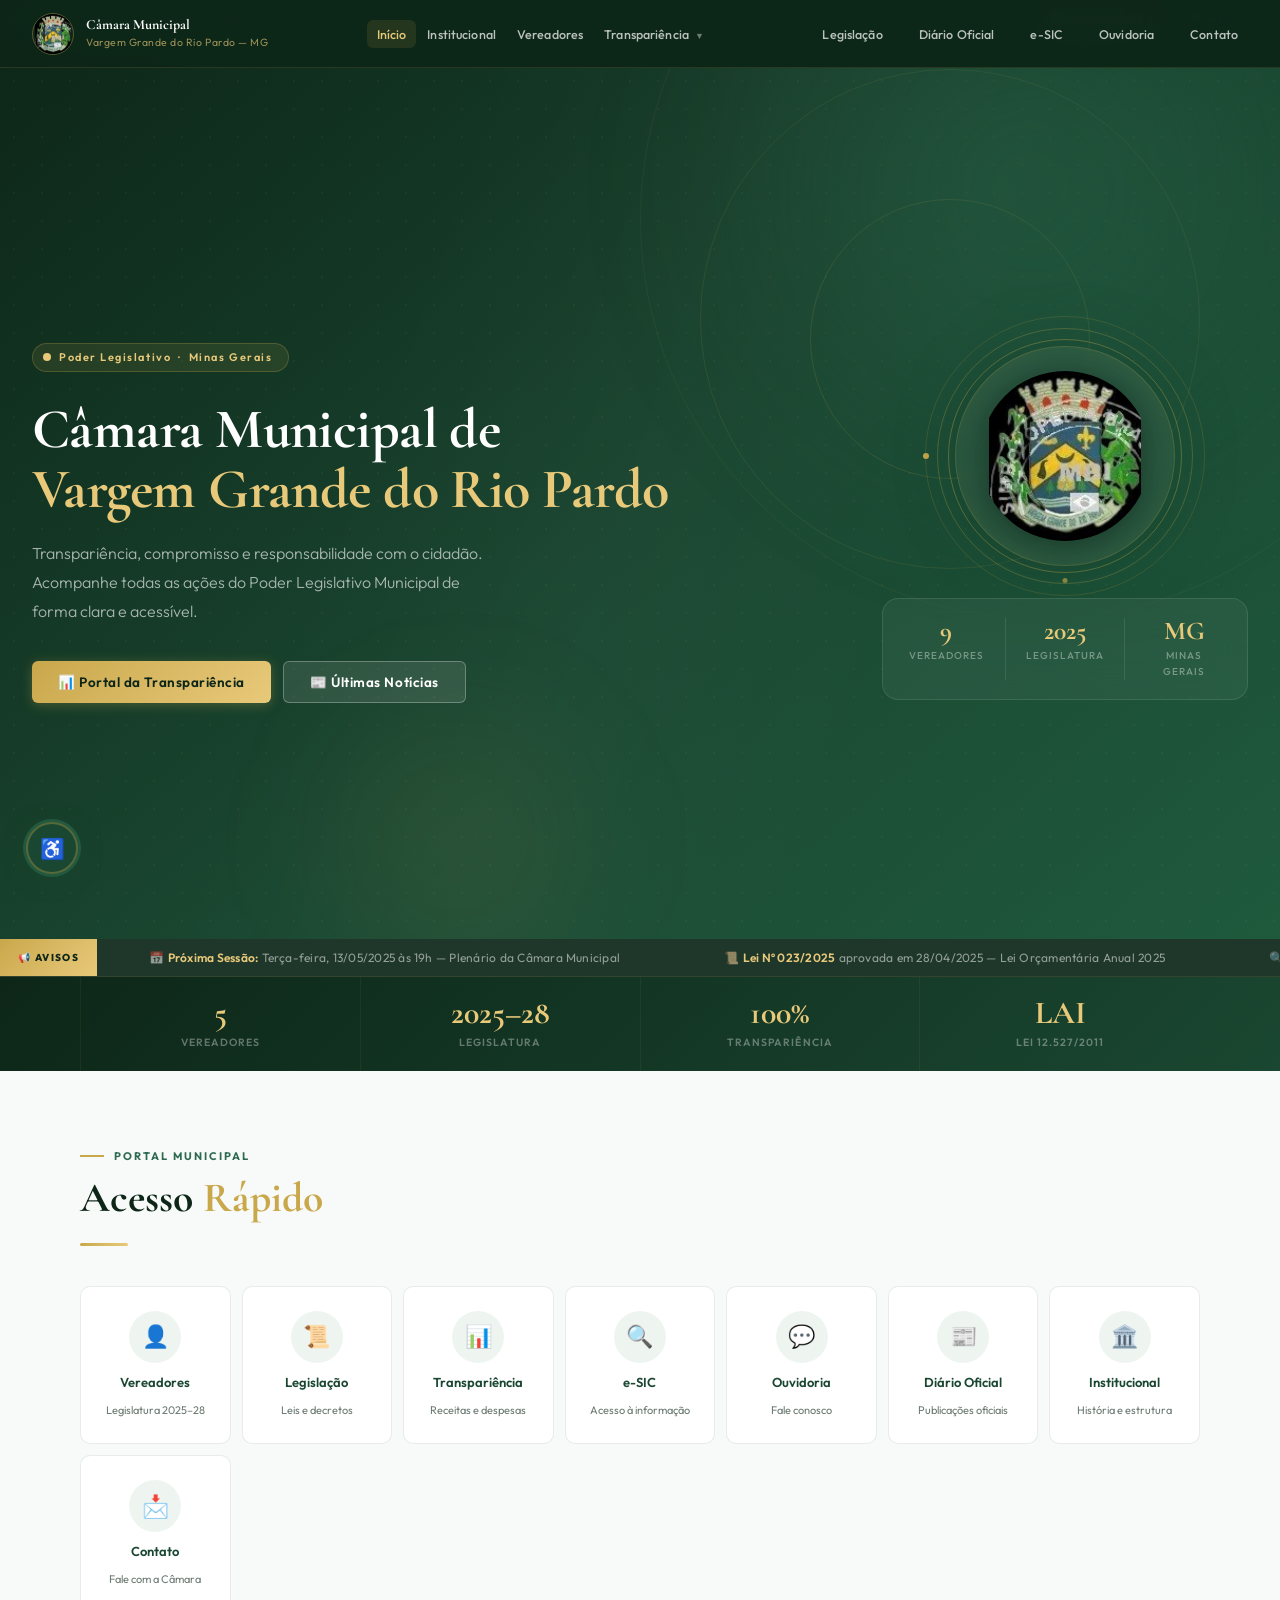
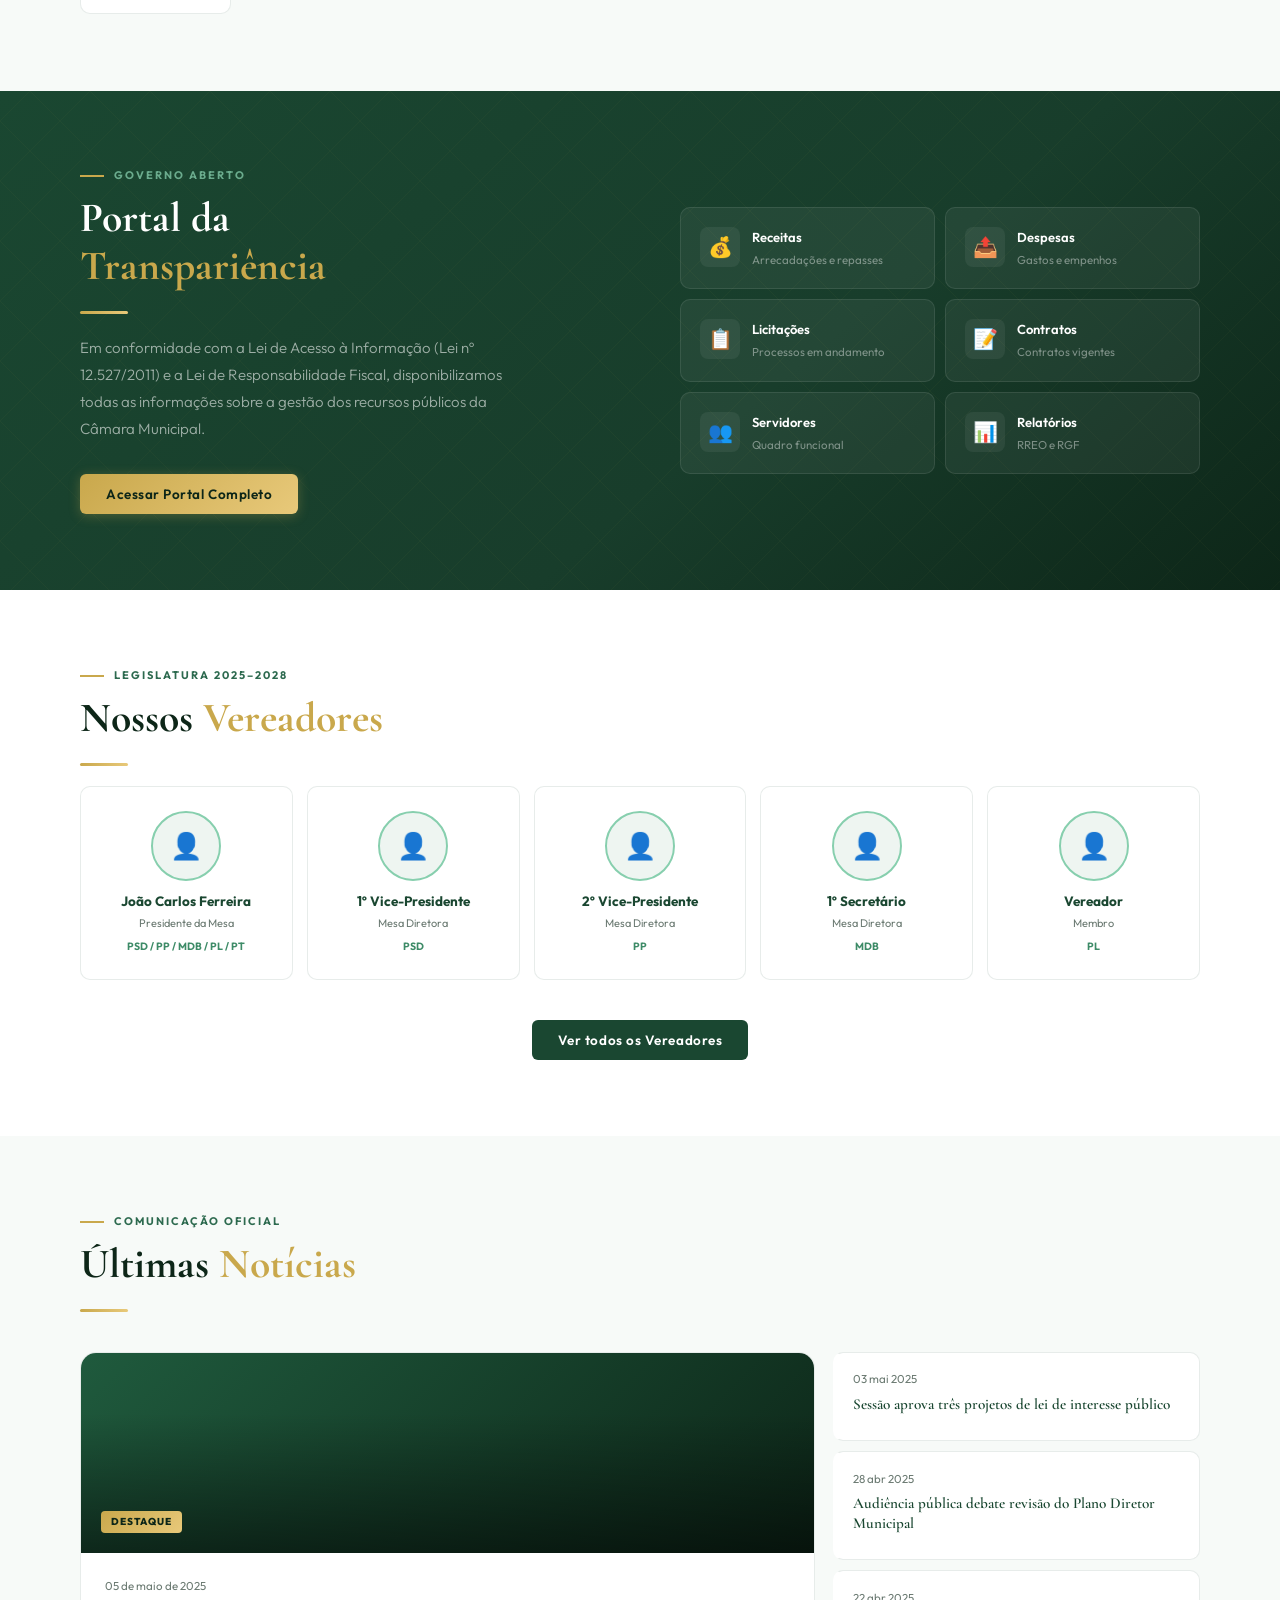
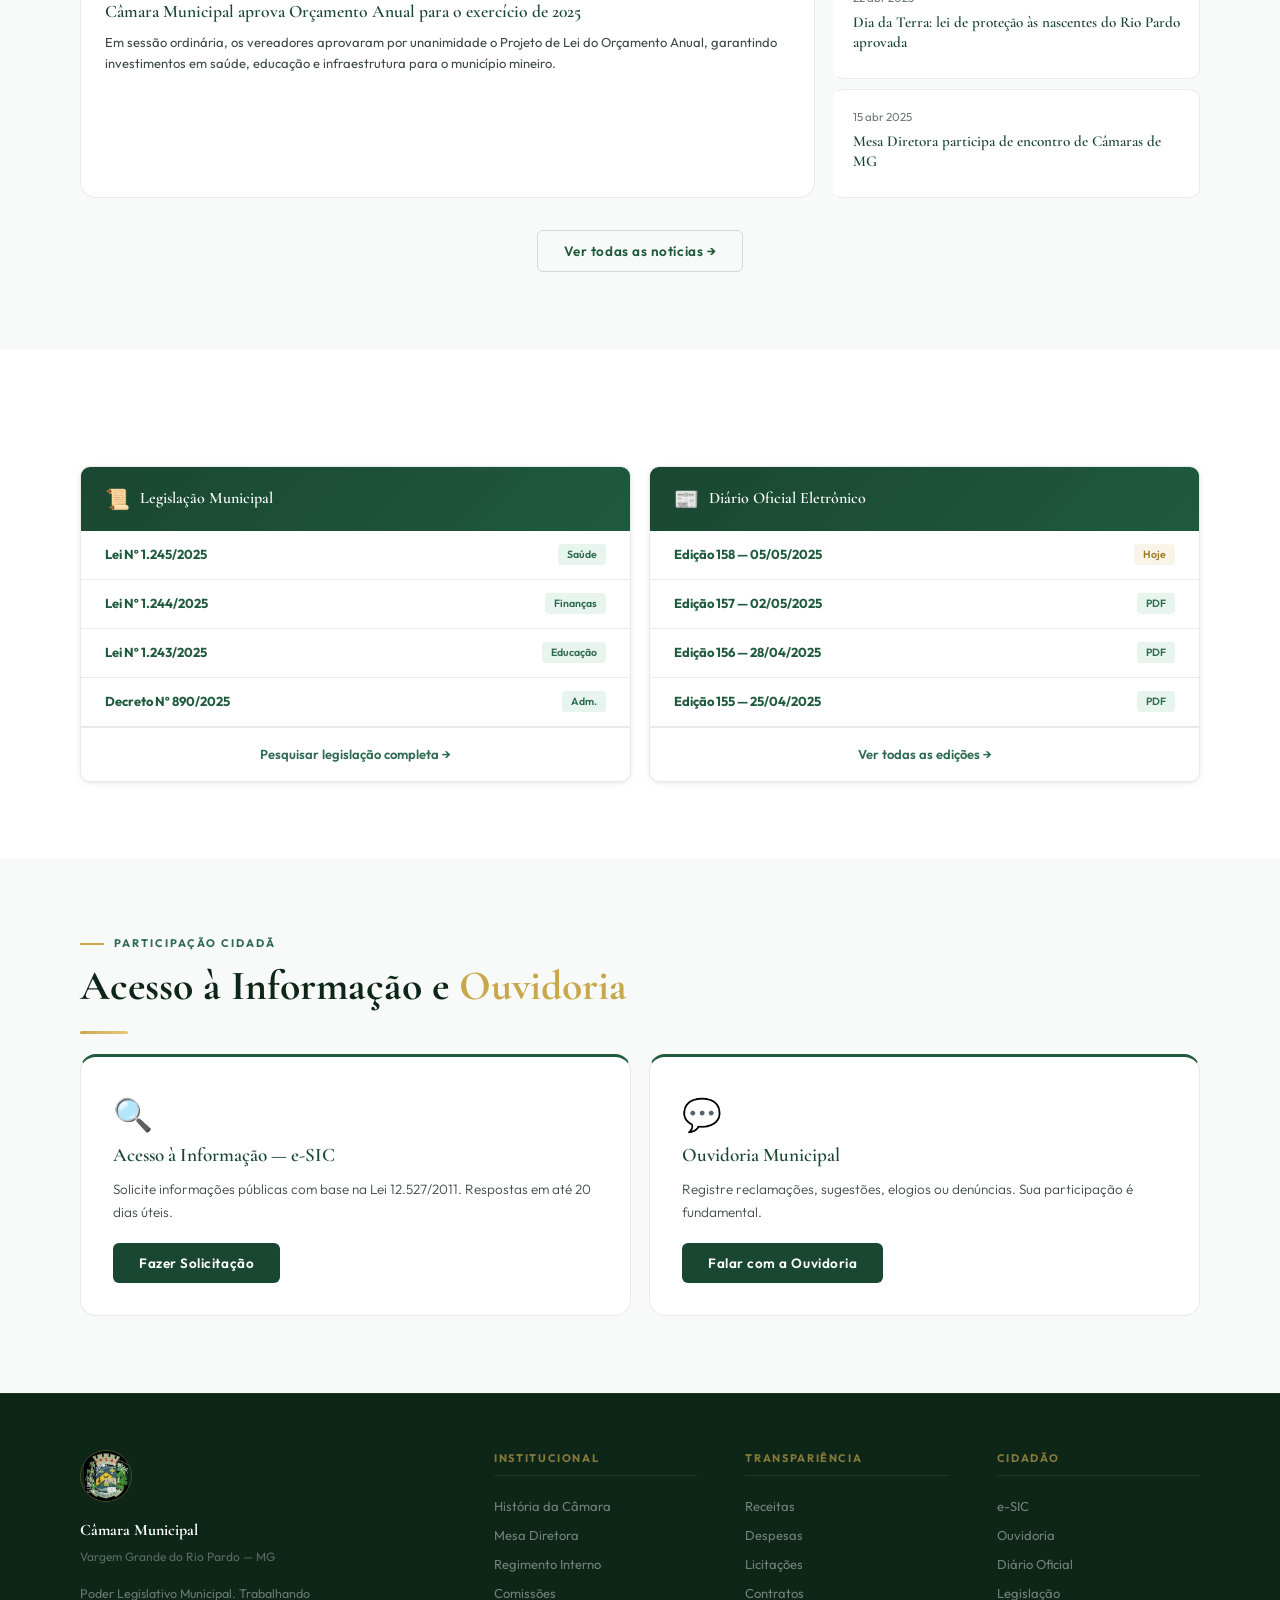
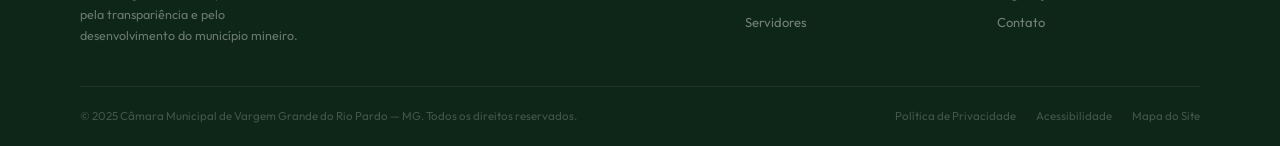
==== index.html @ 63757588 "artrd" ====
<!DOCTYPE html>
<html lang="pt-BR">
<head>
<meta charset="UTF-8">
<meta name="viewport" content="width=device-width, initial-scale=1.0">
<title>C&#226;mara Municipal de Vargem Grande do Rio Pardo &#8212; MG</title>
<meta name="description" content="Portal oficial da C&#226;mara Municipal de Vargem Grande do Rio Pardo, Minas Gerais.">
<link rel="preconnect" href="https://fonts.googleapis.com">
<link href="https://fonts.googleapis.com/css2?family=Cormorant+Garamond:ital,wght@0,300;0,400;0,600;0,700;1,400&family=Outfit:wght@300;400;500;600;700;900&display=swap" rel="stylesheet">
<style>
:root{
  --g900:#0d2618;--g800:#1a4731;--g700:#1f5a3d;--g600:#2d6a4f;
  --g500:#3d8b67;--g400:#52b788;--g300:#87cfae;--g100:#e8f5ef;--g50:#f3fbf7;
  --gold:#c9a84c;--gold-l:#e8c97a;--gold-d:#a07a28;
  --ink:#111918;--ink-m:#3d4a44;--ink-l:#6b7a72;
  --surface:#ffffff;--surface-2:#f7faf8;--surface-3:#eef5f1;
  --border:rgba(26,71,49,.1);--border-m:rgba(26,71,49,.18);
  --shadow-sm:0 1px 4px rgba(0,0,0,.06),0 2px 8px rgba(0,0,0,.04);
  --shadow-md:0 4px 16px rgba(0,0,0,.08),0 8px 32px rgba(0,0,0,.05);
  --shadow-lg:0 8px 32px rgba(0,0,0,.1),0 24px 64px rgba(0,0,0,.07);
  --shadow-xl:0 16px 64px rgba(0,0,0,.14),0 40px 100px rgba(0,0,0,.1);
  --r-sm:6px;--r-md:10px;--r-lg:16px;
  --ease:.22s cubic-bezier(.4,0,.2,1);
  --nav-h:68px;
  /* ── legado / compatibilidade ── */
  --verde:#1a4731;--verde-m:#2d6a4f;--verde-c:#52b788;
  --ouro:#c9a84c;--ouro-c:#e8c97a;
  --creme:#f8f4ec;--branco:#ffffff;
  --cinza:#2c2c2a;--cinza-m:#5a5a57;--cinza-c:#f0ede6;
}
*{margin:0;padding:0;box-sizing:border-box}
html{scroll-behavior:smooth;-webkit-text-size-adjust:100%}
body{font-family:"Outfit",sans-serif;color:var(--ink);background:var(--surface);overflow-x:hidden;line-height:1.6}
img{max-width:100%;display:block}
.container{max-width:1200px;margin:0 auto;padding:0 clamp(1.25rem,4vw,2.5rem)}
.section{padding:clamp(3.5rem,6vw,6rem) 0}
.page{display:none;background:var(--surface,#fff)}.page.active{display:block;animation:pgIn .35s ease}
@keyframes pgIn{from{opacity:0;transform:translateY(10px)}to{opacity:1;transform:none}}

/* BUTTONS */
.btn{display:inline-flex;align-items:center;gap:8px;font-family:"Outfit",sans-serif;font-weight:600;font-size:13.5px;letter-spacing:.04em;border-radius:var(--r-sm);padding:11px 26px;cursor:pointer;border:none;transition:var(--ease);text-decoration:none;white-space:nowrap}
.btn-gold{background:linear-gradient(135deg,var(--gold),var(--gold-l));color:var(--g900);box-shadow:0 2px 12px rgba(201,168,76,.3)}
.btn-gold:hover{box-shadow:0 4px 20px rgba(201,168,76,.5);transform:translateY(-1px)}
.btn-ghost{background:rgba(255,255,255,.1);color:#fff;border:1px solid rgba(255,255,255,.28);backdrop-filter:blur(8px)}
.btn-ghost:hover{background:rgba(255,255,255,.17);border-color:rgba(255,255,255,.5)}
.btn-outline{background:transparent;color:var(--g700);border:1.5px solid var(--border-m);font-size:13.5px}
.btn-outline:hover{background:var(--g100);border-color:var(--g600)}
.btn-green{background:var(--g800);color:#fff}
.btn-green:hover{background:var(--g700);transform:translateY(-1px);box-shadow:var(--shadow-md)}

/* SECTION HEADER */
.sec-eyebrow{display:flex;align-items:center;gap:10px;margin-bottom:10px}
.sec-eyebrow::before{content:"";width:24px;height:2px;background:var(--gold);flex-shrink:0}
.sec-eyebrow span{font-size:11px;font-weight:700;letter-spacing:.18em;text-transform:uppercase;color:var(--g600)}
.sec-h2{font-family:"Cormorant Garamond",serif;font-size:clamp(1.75rem,3.5vw,2.6rem);font-weight:700;color:var(--g900);line-height:1.15;margin-bottom:1rem}
.sec-h2 em{color:var(--gold);font-style:normal}
.sec-desc{font-size:15px;color:var(--ink-m);line-height:1.75;max-width:560px;font-weight:300}
.sec-divider{width:0;height:3px;background:linear-gradient(90deg,var(--gold),var(--gold-l));border-radius:2px;margin:1.25rem 0;transition:width .9s cubic-bezier(.16,1,.3,1)}
.sec-divider.in{width:48px}

/* NAV */
#nav{position:fixed;top:0;left:0;right:0;z-index:500;height:var(--nav-h);background:rgba(13,38,24,.96);backdrop-filter:blur(24px) saturate(180%);border-bottom:1px solid rgba(201,168,76,.15);transition:background var(--ease),box-shadow var(--ease)}
#nav.solid{background:rgba(13,38,24,.99);box-shadow:0 4px 40px rgba(0,0,0,.4)}
.nav-inner{max-width:1280px;margin:0 auto;padding:0 clamp(1rem,3vw,2rem);height:100%;display:flex;align-items:center;justify-content:space-between;gap:1rem}
.nav-brand{display:flex;align-items:center;gap:12px;cursor:pointer;text-decoration:none;flex-shrink:0}
.nav-brand img{width:42px;height:42px;border-radius:50%;object-fit:contain;border:1.5px solid rgba(201,168,76,.4)}
.nav-brand-name{font-family:"Cormorant Garamond",serif;font-size:14px;font-weight:700;color:#fff;line-height:1.2}
.nav-brand-sub{font-size:10.5px;font-weight:400;color:rgba(232,201,122,.65);letter-spacing:.05em}
.nav-links{display:flex;align-items:center;gap:1px;flex:1;justify-content:center}
.nav-link{font-size:12.5px;font-weight:500;color:rgba(255,255,255,.72);padding:6px 10px;border-radius:6px;cursor:pointer;transition:var(--ease);white-space:nowrap;background:none;border:none;font-family:"Outfit",sans-serif;letter-spacing:.01em}
.nav-link:hover{color:#fff;background:rgba(255,255,255,.08)}
.nav-link.active{color:var(--gold-l);background:rgba(201,168,76,.12)}
.nav-dd{position:relative}
.nav-dd-menu{display:none;position:absolute;top:100%;left:50%;transform:translateX(-50%);background:rgba(10,30,18,.98);backdrop-filter:blur(20px);border:1px solid rgba(201,168,76,.18);border-radius:var(--r-md);min-width:190px;padding:6px;box-shadow:var(--shadow-xl);z-index:100}
.nav-dd:hover .nav-dd-menu,.nav-dd-menu:hover{display:block}
.nav-dd>.nav-dd-menu{top:calc(100% - 4px)}
.nav-dd-item{display:block;padding:8px 12px;font-size:12.5px;color:rgba(255,255,255,.7);border-radius:6px;cursor:pointer;transition:var(--ease);white-space:nowrap;font-family:"Outfit",sans-serif}
.nav-dd-item:hover{color:#fff;background:rgba(255,255,255,.07)}
.nav-dd-arrow{font-size:9px;opacity:.55;margin-left:3px;transition:transform var(--ease);display:inline-block}
.nav-dd:hover .nav-dd-arrow{transform:rotate(180deg)}
.nav-cta{font-size:12px;font-weight:600;padding:8px 18px;background:linear-gradient(135deg,var(--gold),var(--gold-l));color:var(--g900);border-radius:6px;cursor:pointer;transition:var(--ease);white-space:nowrap;border:none;font-family:"Outfit",sans-serif;flex-shrink:0}
.nav-cta:hover{box-shadow:0 4px 20px rgba(201,168,76,.5);transform:translateY(-1px)}
.hamburger{display:none;flex-direction:column;gap:5px;cursor:pointer;padding:8px;background:none;border:none}
.hamburger span{width:22px;height:2px;background:#fff;border-radius:2px;transition:var(--ease);display:block}
.mobile-menu{display:none;position:fixed;top:var(--nav-h);left:0;right:0;bottom:0;background:rgba(10,30,18,.98);backdrop-filter:blur(24px);z-index:490;overflow-y:auto;padding:1.5rem}
.mobile-menu.open{display:flex;flex-direction:column;gap:3px}
.mm-item{font-size:15px;font-weight:500;color:rgba(255,255,255,.78);padding:12px 16px;border-radius:8px;cursor:pointer;transition:var(--ease);border:none;background:none;font-family:"Outfit",sans-serif;text-align:left;width:100%}
.mm-item:hover{color:#fff;background:rgba(255,255,255,.07)}
.mm-section{font-size:10px;font-weight:700;letter-spacing:.15em;text-transform:uppercase;color:rgba(201,168,76,.45);padding:12px 16px 4px;margin-top:8px}
.mm-divider{height:1px;background:rgba(255,255,255,.07);margin:8px 0}

/* ══════════════════════════════════════
   INTRO CINEMATOGRÁFICA — 5 ATOS
══════════════════════════════════════ */
#intro{
  position:fixed;top:0;left:0;right:0;bottom:0;
  width:100vw;height:100vh;
  z-index:9999;
  display:flex;align-items:center;justify-content:center;
  overflow:hidden;
  background:radial-gradient(ellipse 80% 70% at 50% 45%, #1f5a3d 0%, #0d2618 60%, #081510 100%);
}
/* .exit handled inline */
@keyframes introFadeOut{to{opacity:0}}
#intro.gone{display:none!important}
/* CORREÇÃO URGENTE — remover tela inicial para acesso direto */
#intro {
  display: none !important;
}

#site {
  opacity: 1 !important;
  animation: none !important;
}


/* ── GRAIN TEXTURE ── */
.intro-grain{
  position:absolute;inset:0;pointer-events:none;z-index:1;
  opacity:.08;mix-blend-mode:overlay;
  background-image:repeating-linear-gradient(0deg,transparent,transparent 2px,rgba(201,168,76,.03) 2px,rgba(201,168,76,.03) 4px),repeating-linear-gradient(90deg,transparent,transparent 3px,rgba(0,0,0,.02) 3px,rgba(0,0,0,.02) 6px);
  background-size:4px 4px,6px 6px;
}
@keyframes grainShift{0%{transform:translate(0,0)}33%{transform:translate(-3%,-2%)}66%{transform:translate(2%,3%)}100%{transform:translate(-1%,1%)}}

/* ── VINHETA DOURADA ── */
.intro-vignette{
  position:absolute;inset:0;pointer-events:none;z-index:2;
  background:radial-gradient(ellipse 65% 65% at 50% 50%,transparent 20%,rgba(8,21,16,.55) 70%,rgba(5,12,8,.88) 100%);
}
.intro-breath{
  position:absolute;width:420px;height:420px;border-radius:50%;
  background:radial-gradient(circle,rgba(201,168,76,.18) 0%,transparent 70%);
  top:50%;left:50%;transform:translate(-50%,-50%);
  z-index:2;filter:blur(40px);
  animation:breathe 3s ease-in-out infinite;
}
@keyframes breathe{0%,100%{opacity:.5;transform:translate(-50%,-50%) scale(1)}50%{opacity:1;transform:translate(-50%,-50%) scale(1.2)}}

/* ── LINHAS MOLDURA ── */
.intro-frame{position:absolute;inset:28px;pointer-events:none;z-index:3}
.intro-line{position:absolute;left:0;right:0;background:linear-gradient(90deg,transparent,rgba(201,168,76,.55),rgba(232,201,122,.8),rgba(201,168,76,.55),transparent);height:1px;width:0}
.intro-line-t{top:0;left:0;right:0;width:0;animation:lineDrawLR 1s cubic-bezier(.4,0,.2,1) .1s forwards}
.intro-line-b{bottom:0;left:0;right:0;width:0;animation:lineDrawRL 1s cubic-bezier(.4,0,.2,1) .1s forwards}
@keyframes lineDrawLR{to{width:100%}}
@keyframes lineDrawRL{0%{width:0;margin-left:100%}to{width:100%;margin-left:0}}
.intro-line-v{
  position:absolute;
  width:1px;
  background:linear-gradient(180deg,transparent,rgba(201,168,76,.4),transparent);
  height:0;top:0;
}
.intro-line-vl{left:0;animation:lineDrawTB .7s ease .9s forwards}
.intro-line-vr{right:0;animation:lineDrawTB .7s ease .9s forwards}
@keyframes lineDrawTB{to{height:100%}}

/* ── STAGE ── */
.intro-stage{
  position:relative;z-index:10;
  display:flex;align-items:center;justify-content:center;
  width:100%;max-width:820px;
  padding:0 clamp(1.5rem,5vw,3.5rem);
  gap:0;
  min-height:200px;
}

/* ── ATO 1: LOGO ── */
.intro-logo-col{
  display:flex;align-items:center;justify-content:center;
  flex-shrink:0;position:relative;
  width:180px;height:180px;
}
/* Logo slide-left no ato 2 */
.intro-logo-col.act2{animation:none;transform:none;}

.intro-logo-halo{
  position:absolute;
  top:50%;left:50%;
  transform:translate(-50%,-50%);
  width:220px;height:220px;border-radius:50%;
  background:radial-gradient(circle,rgba(201,168,76,.22) 0%,transparent 65%);
  filter:blur(20px);
  opacity:0;animation:haloFadeIn .5s ease .2s forwards;
}
@keyframes haloFadeIn{to{opacity:1}}

.intro-ring-wrap{
  position:absolute;
  top:50%;left:50%;
  transform:translate(-50%,-50%);
  width:170px;height:170px;
}
.intro-ring-solid{
  position:absolute;inset:0;border-radius:50%;
  border:1.5px solid rgba(201,168,76,.7);
  opacity:0;animation:ringAppear .4s ease .3s forwards, ringSpin1 12s linear .7s infinite;
}
@keyframes ringSpin1{to{transform:rotate(360deg)}}
.intro-ring-dashed{
  position:absolute;inset:-14px;border-radius:50%;
  border:1px dashed rgba(201,168,76,.4);
  opacity:0;animation:ringAppear .4s ease .4s forwards, ringSpin2 18s linear .7s infinite;
}
@keyframes ringSpin2{to{transform:rotate(-360deg)}}
@keyframes ringAppear{to{opacity:1}}

.intro-logo-img{
  display:block;
  width:130px;height:130px;
  border-radius:50%;object-fit:contain;
  position:relative;z-index:2;
  flex-shrink:0;
  opacity:0;transform:scale(1.6) rotate(8deg);
  animation:logoSpring .65s cubic-bezier(.34,1.56,.64,1) .05s forwards;
  filter:drop-shadow(0 0 24px rgba(201,168,76,.35));
}
@keyframes logoSpring{to{opacity:1;transform:scale(1) rotate(0)}}

/* ── ATO 2: TEXTO ── */
.intro-text-col{
  flex:1;padding-left:2.5rem;overflow:hidden;
  opacity:0;transform:translateX(20px);
  animation:textColIn .5s ease 0.8s forwards;
}
@keyframes textColIn{to{opacity:1;transform:translateX(0)}}

.intro-eyebrow{
  font-family:"Outfit","Inter",sans-serif;font-size:11px;font-weight:600;
  letter-spacing:.35em;text-transform:uppercase;color:var(--gold);
  opacity:0;animation:eyeIn .35s ease 0.9s forwards;
  margin-bottom:14px;display:flex;align-items:center;gap:10px;
}
.intro-eyebrow::before,.intro-eyebrow::after{content:"";flex:1;height:1px;background:rgba(201,168,76,.4)}
.intro-eyebrow::before{max-width:20px}
@keyframes eyeIn{to{opacity:1}}

/* Palavra por palavra */
.intro-title{
  font-family:"Cormorant Garamond",serif;
  font-size:clamp(22px,3.5vw,38px);
  font-weight:700;color:#fff;line-height:1.15;
  margin-bottom:16px;
}
.intro-word{
  display:inline-block;
  opacity:0;filter:blur(8px);transform:translateY(6px);
  animation:wordReveal .5s ease forwards;
  margin-right:.28em;
}
.intro-word em{color:var(--gold-l);font-style:normal}

/* underline que se desenha */
.intro-underline{
  height:1.5px;width:0;
  background:linear-gradient(90deg,var(--gold),var(--gold-l),var(--gold));
  border-radius:2px;margin-bottom:14px;
  animation:underlineDraw .6s ease 2.1s forwards;
}
@keyframes underlineDraw{to{width:100%}}
@keyframes wordReveal{to{opacity:1;filter:blur(0);transform:translateY(0)}}

.intro-sig{
  font-family:"Outfit","Inter",sans-serif;font-size:11px;font-weight:400;
  letter-spacing:.28em;text-transform:uppercase;color:rgba(255,255,255,.35);
  opacity:0;animation:eyeIn .4s ease 2.4s forwards;
}

/* ── PROGRESS ── */
.intro-prog{
  position:absolute;bottom:28px;left:28px;right:28px;
  height:1px;z-index:10;overflow:hidden;
  background:rgba(201,168,76,.1);
}
.intro-prog-fill{
  height:100%;width:0;
  background:linear-gradient(90deg,transparent,var(--gold),var(--gold-l));
  animation:progFill 4.0s linear .1s forwards;
}
@keyframes progFill{to{width:100%}}

#site{opacity:1;animation:none}
@keyframes siteRev{to{opacity:1}}

/* HERO */
#hero{min-height:100vh;padding-top:var(--nav-h);background:linear-gradient(140deg,var(--g900) 0%,var(--g800) 55%,var(--g700) 100%);position:relative;display:flex;align-items:center;overflow:hidden}
.hero-geo{position:absolute;inset:0;pointer-events:none;overflow:hidden}
.hgc{position:absolute;border-radius:50%;border:1px solid rgba(201,168,76,.07)}
.hgc1{width:800px;height:800px;top:-220px;right:-160px}
.hgc2{width:500px;height:500px;top:30px;right:80px;border-color:rgba(201,168,76,.11)}
.hgc3{width:280px;height:280px;top:160px;right:190px;border-color:rgba(201,168,76,.16)}
.hdots{position:absolute;inset:0;background-image:radial-gradient(rgba(201,168,76,.06) 1px,transparent 1px);background-size:28px 28px}
.hgl1{position:absolute;width:700px;height:700px;background:radial-gradient(circle,rgba(45,106,79,.5) 0%,transparent 65%);top:-200px;right:-100px;filter:blur(80px);animation:hgl1a 9s ease-in-out infinite}
@keyframes hgl1a{0%,100%{transform:translate(0,0)}50%{transform:translate(30px,-30px)}}
.hgl2{position:absolute;width:400px;height:400px;background:radial-gradient(circle,rgba(201,168,76,.1) 0%,transparent 60%);bottom:-100px;left:20%;filter:blur(60px);animation:hgl2a 7s ease-in-out 2s infinite}
@keyframes hgl2a{0%,100%{transform:translate(0,0)}50%{transform:translate(-20px,20px)}}
.hshimmer{position:absolute;inset:0;background:linear-gradient(110deg,transparent 30%,rgba(255,255,255,.02) 50%,transparent 70%);animation:hshimAnim 8s ease-in-out infinite}
@keyframes hshimAnim{0%,100%{transform:translateX(-120%)}50%{transform:translateX(120%)}}
.hero-inner{max-width:1280px;margin:0 auto;padding:0 clamp(1.25rem,4vw,2.5rem) 0;display:grid;grid-template-columns:1fr auto;gap:4rem;align-items:center;position:relative;z-index:1;width:100%}
.hero-pill{display:inline-flex;align-items:center;gap:8px;background:rgba(201,168,76,.11);border:1px solid rgba(201,168,76,.26);border-radius:100px;padding:5px 16px 5px 10px;font-size:11px;font-weight:600;letter-spacing:.14em;color:var(--gold-l);margin-bottom:1.75rem;animation:slideUp .7s ease .1s both}
.hpulse{width:8px;height:8px;border-radius:50%;background:var(--gold-l);animation:hpulse 2s ease-in-out infinite}
@keyframes hpulse{0%,100%{box-shadow:0 0 0 0 rgba(232,201,122,.5)}50%{box-shadow:0 0 0 6px rgba(232,201,122,0)}}
.hero-h1{font-family:"Cormorant Garamond",serif;font-size:clamp(2.4rem,5.5vw,4.2rem);font-weight:700;color:#fff;line-height:1.06;letter-spacing:-.01em;margin-bottom:1.25rem;animation:slideUp .8s ease .25s both}
.hero-h1 em{color:var(--gold-l);font-style:normal}
.hero-copy{font-size:clamp(14px,1.6vw,16px);font-weight:300;color:rgba(255,255,255,.62);line-height:1.8;max-width:470px;margin-bottom:2.25rem;animation:slideUp .7s ease .4s both}
.hero-actions{display:flex;gap:12px;flex-wrap:wrap;animation:slideUp .7s ease .55s both}
@keyframes slideUp{from{opacity:0;transform:translateY(28px)}to{opacity:1;transform:none}}
.hero-visual{display:flex;flex-direction:column;align-items:center;gap:2rem;animation:visIn 1.2s cubic-bezier(.16,1,.3,1) .3s both}
@keyframes visIn{from{opacity:0;transform:scale(.65) rotate(-18deg)}to{opacity:1;transform:none}}
.hbwrap{position:relative;width:220px;height:220px}
.hbring{position:absolute;border-radius:50%;border:1px solid rgba(201,168,76,.18)}
.hbr1{inset:-30px;animation:spinSlow 44s linear infinite}
.hbr2{inset:-18px;border-color:rgba(201,168,76,.3);animation:spinSlow 32s linear reverse infinite}
.hbr3{inset:-7px;border-color:rgba(201,168,76,.44)}
@keyframes spinSlow{to{transform:rotate(360deg)}}
.hbr1::before{content:"";position:absolute;top:50%;left:-3px;width:6px;height:6px;border-radius:50%;background:var(--gold);transform:translateY(-50%)}
.hbr2::before{content:"";position:absolute;bottom:0;left:50%;width:5px;height:5px;border-radius:50%;background:rgba(201,168,76,.7);transform:translateX(-50%)}
.hbinner{position:absolute;inset:0;border-radius:50%;background:rgba(255,255,255,.055);backdrop-filter:blur(8px);display:flex;align-items:center;justify-content:center;border:1.5px solid rgba(201,168,76,.22);box-shadow:inset 0 0 40px rgba(201,168,76,.05),0 0 60px rgba(26,71,49,.4)}
.hbinner img{width:170px;height:170px;object-fit:contain;border-radius:50%;filter:drop-shadow(0 4px 16px rgba(0,0,0,.35))}
.hglass{background:rgba(255,255,255,.05);backdrop-filter:blur(20px);border:1px solid rgba(255,255,255,.1);border-radius:var(--r-lg);padding:1.2rem 1.5rem;display:flex;gap:1.25rem;width:100%}
.hgitem{text-align:center;flex:1}
.hgnum{font-family:"Cormorant Garamond",serif;font-size:1.6rem;font-weight:700;color:var(--gold-l);line-height:1}
.hglbl{font-size:10px;font-weight:500;letter-spacing:.1em;text-transform:uppercase;color:rgba(255,255,255,.38);margin-top:4px}
.hgdiv{width:1px;background:rgba(255,255,255,.1);align-self:stretch}

/* TICKER */
.ticker{background:rgba(13,38,24,.92);border-bottom:1px solid rgba(201,168,76,.12);overflow:hidden;display:flex;align-items:stretch;height:38px}
.ticker-badge{background:linear-gradient(135deg,var(--gold),var(--gold-l));color:var(--g900);font-size:10px;font-weight:800;letter-spacing:.14em;text-transform:uppercase;padding:0 18px;display:flex;align-items:center;flex-shrink:0;white-space:nowrap}
.ticker-of{overflow:hidden;flex:1;display:flex;align-items:center}
.ticker-track{display:flex;animation:tickMove 32s linear infinite;white-space:nowrap}
.ticker-track:hover{animation-play-state:paused}
@keyframes tickMove{0%{transform:translateX(0)}100%{transform:translateX(-50%)}}
.titem{padding:0 52px;font-size:12px;color:rgba(255,255,255,.52);letter-spacing:.02em}
.titem strong{color:var(--gold-l);font-weight:600}

/* STATS STRIP */
.stats-strip{background:linear-gradient(135deg,var(--g900),var(--g800))}
.stats-inner{display:grid;grid-template-columns:repeat(4,1fr);border-left:1px solid rgba(201,168,76,.08)}
.sitem{padding:1.4rem 1.5rem;text-align:center;border-right:1px solid rgba(201,168,76,.08);position:relative;transition:background var(--ease)}
.sitem:hover{background:rgba(255,255,255,.03)}
.sitem::after{content:"";position:absolute;bottom:0;left:50%;transform:translateX(-50%) scaleX(0);width:32px;height:2px;background:var(--gold);border-radius:2px;transition:transform .4s ease}
.sitem:hover::after{transform:translateX(-50%) scaleX(1)}
.snum{font-family:"Cormorant Garamond",serif;font-size:2rem;font-weight:700;color:var(--gold-l);line-height:1}
.slbl{font-size:10.5px;font-weight:600;letter-spacing:.1em;text-transform:uppercase;color:rgba(255,255,255,.35);margin-top:5px}

/* QUICK ACCESS */
.qa-grid{display:grid;grid-template-columns:repeat(auto-fit,minmax(145px,1fr));gap:11px;margin-top:2.5rem}
.qcard{background:var(--surface);border:1px solid var(--border);border-radius:var(--r-md);padding:1.5rem 1rem;text-align:center;cursor:pointer;transition:var(--ease);display:flex;flex-direction:column;align-items:center;gap:9px;position:relative;overflow:hidden}
.qcard::before{content:"";position:absolute;inset:0;background:linear-gradient(135deg,var(--g100),transparent);opacity:0;transition:opacity var(--ease)}
.qcard:hover{border-color:var(--g500);transform:translateY(-5px);box-shadow:var(--shadow-lg)}
.qcard:hover::before{opacity:1}
.qcard:hover .qico{background:var(--g800);color:#fff;transform:scale(1.1)}
.qico{width:52px;height:52px;border-radius:50%;background:var(--surface-3);display:flex;align-items:center;justify-content:center;font-size:22px;transition:var(--ease);flex-shrink:0}
.qlbl{font-size:13px;font-weight:600;color:var(--g800);position:relative}
.qsub{font-size:11px;color:var(--ink-l);position:relative}

/* TRANSP HERO */
.th-section{background:linear-gradient(140deg,var(--g800) 0%,#183d2b 60%,var(--g900) 100%);position:relative;overflow:hidden}
.th-section::before{content:"";position:absolute;inset:0;background:url("data:image/svg+xml,%3Csvg width='60' height='60' xmlns='http://www.w3.org/2000/svg'%3E%3Cpath d='M30 0L60 30L30 60L0 30z' fill='none' stroke='rgba(201,168,76,.04)' stroke-width='1'/%3E%3C/svg%3E") repeat;pointer-events:none}
.tr-grid{display:grid;grid-template-columns:1fr 1fr;gap:5rem;align-items:center;position:relative;z-index:1}
.tr-cg{display:grid;grid-template-columns:1fr 1fr;gap:10px}
.trc{background:rgba(255,255,255,.055);border:1px solid rgba(255,255,255,.09);border-radius:var(--r-md);padding:1.2rem;cursor:pointer;transition:var(--ease);display:flex;align-items:flex-start;gap:12px}
.trc:hover{background:rgba(255,255,255,.11);border-color:rgba(201,168,76,.38);transform:translateY(-2px);box-shadow:0 8px 24px rgba(0,0,0,.2)}
.trc-ico{font-size:20px;flex-shrink:0;width:40px;height:40px;background:rgba(255,255,255,.06);border-radius:8px;display:flex;align-items:center;justify-content:center}
.trc-t{color:#fff;font-size:13px;font-weight:600;margin-bottom:3px}
.trc-d{color:rgba(255,255,255,.42);font-size:11.5px}

/* VEREADORES HOME */
.verh-grid{display:grid;grid-template-columns:repeat(auto-fill,minmax(180px,1fr));gap:14px}
.verh-card{background:var(--surface);border:1px solid var(--border);border-radius:var(--r-md);padding:1.5rem 1rem;text-align:center;transition:var(--ease);cursor:pointer;overflow:hidden;position:relative}
.verh-card::after{content:"";position:absolute;bottom:0;left:0;right:0;height:3px;background:linear-gradient(90deg,var(--g700),var(--g400));transform:scaleX(0);transition:transform var(--ease);transform-origin:left}
.verh-card:hover{box-shadow:var(--shadow-lg);transform:translateY(-4px);border-color:var(--g400)}
.verh-card:hover::after{transform:scaleX(1)}
.vhav{width:70px;height:70px;border-radius:50%;background:var(--surface-3);margin:0 auto 10px;border:2.5px solid var(--g300);display:flex;align-items:center;justify-content:center;font-size:26px;transition:var(--ease)}
.verh-card:hover .vhav{border-color:var(--g600);background:var(--g100)}
.vhnm{font-size:13.5px;font-weight:700;color:var(--g800);margin-bottom:3px}
.vhcg{font-size:11px;color:var(--ink-l)}
.vhpt{font-size:10.5px;font-weight:700;color:var(--g500);margin-top:5px}

/* NOTICIAS HOME */
.not-grid{display:grid;grid-template-columns:2fr 1fr;gap:18px;margin-top:2.5rem}
.not-main{background:var(--surface);border:1px solid var(--border);border-radius:var(--r-lg);overflow:hidden;cursor:pointer;transition:var(--ease)}
.not-main:hover{box-shadow:var(--shadow-lg);transform:translateY(-3px)}
.not-img{height:200px;background:linear-gradient(135deg,var(--g700),var(--g900));display:flex;align-items:flex-end;padding:1.25rem;position:relative;overflow:hidden}
.not-img::before{content:"";position:absolute;inset:0;background:linear-gradient(to bottom,transparent 30%,rgba(0,0,0,.5))}
.not-tag{position:relative;z-index:1;background:linear-gradient(135deg,var(--gold),var(--gold-l));color:var(--g900);font-size:10px;font-weight:800;letter-spacing:.1em;text-transform:uppercase;padding:3px 10px;border-radius:4px}
.not-body{padding:1.5rem}
.not-date{font-size:11.5px;color:var(--ink-l);margin-bottom:6px}
.not-title{font-family:"Cormorant Garamond",serif;font-size:1.1rem;font-weight:600;color:var(--g800);line-height:1.3;margin-bottom:8px}
.not-desc{font-size:13px;color:var(--ink-m);line-height:1.65}
.not-side{display:flex;flex-direction:column;gap:10px}
.not-mini{background:var(--surface);border:1px solid var(--border);border-radius:var(--r-md);padding:1.1rem;cursor:pointer;transition:var(--ease);border-left:3px solid transparent}
.not-mini:hover{box-shadow:var(--shadow-md);border-left-color:var(--gold);transform:translateX(3px)}

/* LEG BOXES */
.lbgrid{display:grid;grid-template-columns:1fr 1fr;gap:18px;margin-top:2.5rem}
.lbox{border:1px solid var(--border);border-radius:var(--r-md);overflow:hidden;background:var(--surface);box-shadow:var(--shadow-sm)}
.lhdr{background:linear-gradient(135deg,var(--g800),var(--g700));padding:1rem 1.5rem;display:flex;align-items:center;gap:10px}
.lhico{font-size:20px}
.lhtit{color:#fff;font-family:"Cormorant Garamond",serif;font-size:1rem;font-weight:600}
.lrow{padding:.85rem 1.5rem;border-bottom:.5px solid var(--border);display:flex;justify-content:space-between;align-items:center;font-size:13px;cursor:pointer;transition:var(--ease)}
.lrow:last-child{border-bottom:none}
.lrow:hover{background:var(--surface-2);padding-left:1.85rem}
.lrnum{font-weight:700;color:var(--g700)}
.lrtag{font-size:10.5px;background:var(--g100);color:var(--g600);padding:2px 9px;border-radius:4px;font-weight:600}
.lrtag.hoje{background:rgba(201,168,76,.13);color:var(--gold-d)}
.lft{padding:.85rem 1.5rem;border-top:.5px solid var(--border);text-align:center}
.lft a{font-size:13px;font-weight:600;color:var(--g600);cursor:pointer;transition:var(--ease);text-decoration:none}
.lft a:hover{color:var(--g800)}

/* CANAL */
.canal-grid{display:grid;grid-template-columns:1fr 1fr;gap:18px}
.ccard{background:var(--surface);border:1px solid var(--border);border-radius:var(--r-lg);padding:2rem;border-top:3px solid var(--g700);cursor:pointer;transition:var(--ease);position:relative;overflow:hidden}
.ccard::before{content:"";position:absolute;inset:0;background:linear-gradient(135deg,var(--g50),transparent);opacity:0;transition:opacity var(--ease)}
.ccard:hover{box-shadow:var(--shadow-lg);transform:translateY(-4px)}
.ccard:hover::before{opacity:1}
.cico{font-size:32px;margin-bottom:1rem;position:relative}
.ctit{font-family:"Cormorant Garamond",serif;font-size:1.2rem;font-weight:600;color:var(--g800);margin-bottom:.5rem;position:relative}
.cdesc{font-size:13.5px;color:var(--ink-m);line-height:1.65;margin-bottom:1.25rem;font-weight:300;position:relative}

/* FOOTER */
footer{background:var(--g900);border-top:1px solid rgba(201,168,76,.12)}
.ft-top{padding:3.5rem 0 2.5rem;display:grid;grid-template-columns:1.8fr 1fr 1fr 1fr;gap:3rem}
.ftbl{width:52px;height:52px;border-radius:50%;object-fit:contain;border:1.5px solid rgba(201,168,76,.28);margin-bottom:1rem}
.ftbn{font-family:"Cormorant Garamond",serif;font-size:1rem;font-weight:700;color:#fff;margin-bottom:.25rem}
.ftbs{font-size:12px;color:rgba(255,255,255,.32);margin-bottom:1rem}
.ftbd{font-size:12.5px;color:rgba(255,255,255,.38);line-height:1.7;max-width:240px}
.ftct{font-size:11px;font-weight:700;letter-spacing:.15em;text-transform:uppercase;color:rgba(201,168,76,.65);margin-bottom:1rem;padding-bottom:8px;border-bottom:1px solid rgba(255,255,255,.07)}
.ftlnk{display:block;font-size:13px;color:rgba(255,255,255,.42);cursor:pointer;padding:4px 0;transition:var(--ease);text-decoration:none}
.ftlnk:hover{color:rgba(255,255,255,.85);padding-left:5px}
.ft-bot{border-top:1px solid rgba(255,255,255,.07);padding:1.25rem 0;display:flex;justify-content:space-between;align-items:center;flex-wrap:wrap;gap:.75rem}
.ftbc{font-size:11.5px;color:rgba(255,255,255,.22)}
.ftbl2{display:flex;gap:20px}
.ftbl2 a{font-size:11.5px;color:rgba(255,255,255,.22);cursor:pointer;transition:var(--ease);text-decoration:none}
.ftbl2 a:hover{color:rgba(255,255,255,.6)}

/* INTERNAL PAGES */
.pg-hero{background:linear-gradient(135deg,var(--g900) 0%,var(--g800) 100%);padding:3rem 0 2rem;border-bottom:2px solid rgba(201,168,76,.18);position:relative;overflow:hidden;margin-top:0}
.pg-hero::after{content:"";position:absolute;top:0;right:0;width:40%;height:100%;background:radial-gradient(ellipse at right,rgba(45,106,79,.28),transparent)}
.pg-hero-inner{max-width:1200px;margin:0 auto;padding:0 2rem;display:flex;align-items:center;gap:1.5rem;position:relative;z-index:1}
.pg-hero-ico{font-size:2.8rem}
.pg-hero h2{font-family:"Cormorant Garamond",serif;color:#fff;font-size:2rem;font-weight:700;margin-bottom:.2rem}
.pg-hero p{color:rgba(255,255,255,.58);font-size:13.5px}
.pg-breadcrumb{font-size:11.5px;color:rgba(255,255,255,.38);margin-bottom:.4rem}
.pg-breadcrumb span{color:var(--gold-l)}
.pg-body{max-width:1200px;margin:0 auto;padding:3rem 2rem}

/* Internal reused components */
.transp-cats{display:grid;grid-template-columns:repeat(auto-fit,minmax(280px,1fr));gap:16px;margin-bottom:3rem}
.transp-cat{background:var(--surface);border:1px solid var(--border);border-radius:var(--r-md);overflow:hidden;box-shadow:var(--shadow-sm)}
.transp-cat-hdr{background:linear-gradient(135deg,var(--g800),var(--g700));padding:1.1rem 1.4rem;display:flex;align-items:center;gap:12px}
.transp-cat-hdr-ico{font-size:22px}
.transp-cat-hdr-t{color:#fff;font-family:"Cormorant Garamond",serif;font-size:1rem;font-weight:600}
.transp-cat-body{padding:1.4rem}
.transp-cat-body p{font-size:13px;color:var(--ink-m);line-height:1.65;margin-bottom:1rem}
.transp-item{display:flex;justify-content:space-between;align-items:center;padding:.6rem 0;border-bottom:.5px solid var(--border);font-size:13px}
.transp-item:last-child{border-bottom:none}
.transp-item-t{color:var(--ink)}
.transp-item-v{font-weight:700;color:var(--g700)}
.transp-item-badge{font-size:10.5px;background:var(--g100);color:var(--g600);padding:2px 9px;border-radius:4px;font-weight:600}
.ver-pg-grid{display:grid;grid-template-columns:repeat(auto-fit,minmax(260px,1fr));gap:20px}
.ver-pg-card{background:var(--surface);border:1px solid var(--border);border-radius:var(--r-lg);overflow:hidden;transition:var(--ease);box-shadow:var(--shadow-sm)}
.ver-pg-card:hover{box-shadow:var(--shadow-lg);transform:translateY(-3px)}
.ver-pg-top{background:linear-gradient(135deg,var(--g800),var(--g700));padding:1.5rem;text-align:center}
.ver-pg-av{width:88px;height:88px;border-radius:50%;background:rgba(255,255,255,.12);margin:0 auto 10px;border:2.5px solid rgba(201,168,76,.5);display:flex;align-items:center;justify-content:center;font-size:34px;color:#fff}
.ver-pg-nm{font-family:"Cormorant Garamond",serif;color:#fff;font-size:1.1rem;font-weight:700;margin-bottom:3px}
.ver-pg-cg{color:var(--gold-l);font-size:11.5px;font-weight:600;letter-spacing:.05em}
.ver-pg-body{padding:1.25rem}
.ver-pg-row{display:flex;justify-content:space-between;padding:.5rem 0;border-bottom:.5px solid var(--border);font-size:13px}
.ver-pg-row:last-child{border-bottom:none}
.ver-pg-lbl{color:var(--ink-l)}
.ver-pg-val{font-weight:600;color:var(--g700)}
.leg-filtros{display:flex;gap:8px;margin-bottom:1.5rem;flex-wrap:wrap}
.leg-filtro{padding:6px 16px;border:1.5px solid var(--border-m);border-radius:100px;font-size:12.5px;cursor:pointer;transition:var(--ease);background:var(--surface);color:var(--ink-m);font-family:"Outfit",sans-serif}
.leg-filtro.ativo,.leg-filtro:hover{background:var(--g800);color:#fff;border-color:var(--g800)}
.leg-tabela{width:100%;border-collapse:collapse;border-radius:var(--r-md);overflow:hidden;box-shadow:var(--shadow-sm)}
.leg-tabela th{background:var(--g800);color:#fff;padding:.9rem 1.25rem;text-align:left;font-size:12.5px;font-weight:600}
.leg-tabela td{padding:.9rem 1.25rem;font-size:13px;border-bottom:.5px solid var(--border)}
.leg-tabela tr:hover td{background:var(--surface-2)}
.leg-tabela tr:last-child td{border-bottom:none}
.esic-grid{display:grid;grid-template-columns:1fr 1.5fr;gap:3rem}
.esic-info{background:var(--surface-2);border-radius:var(--r-lg);padding:2rem;border:1px solid var(--border)}
.esic-info h3{font-family:"Cormorant Garamond",serif;color:var(--g800);font-size:1.2rem;margin-bottom:1rem}
.esic-info p{font-size:13px;color:var(--ink-m);line-height:1.7;margin-bottom:1rem}
.esic-prazo{background:linear-gradient(135deg,var(--g800),var(--g700));color:#fff;border-radius:var(--r-md);padding:1rem 1.5rem;margin-top:1.5rem;font-size:13px}
.esic-prazo strong{color:var(--gold-l);font-size:1.4rem;display:block;font-family:"Cormorant Garamond",serif}
.esic-form{background:var(--surface);border:1px solid var(--border);border-radius:var(--r-lg);padding:2rem;box-shadow:var(--shadow-sm)}
.esic-form h3{font-family:"Cormorant Garamond",serif;color:var(--g800);font-size:1.2rem;margin-bottom:1.5rem}
.form-group{margin-bottom:1.25rem}
.form-group label{display:block;font-size:13px;font-weight:600;color:var(--g700);margin-bottom:.5rem}
.form-group input,.form-group textarea,.form-group select{width:100%;padding:10px 14px;border:1.5px solid var(--border-m);border-radius:var(--r-sm);font-size:14px;font-family:"Outfit",sans-serif;outline:none;transition:border-color var(--ease);background:var(--surface);color:var(--ink)}
.form-group input:focus,.form-group textarea:focus,.form-group select:focus{border-color:var(--g600);box-shadow:0 0 0 3px rgba(82,183,136,.1)}
.ouv-tipos{display:grid;grid-template-columns:repeat(4,1fr);gap:12px;margin-bottom:2rem}
.ouv-tipo{border:2px solid var(--border);border-radius:var(--r-md);padding:1rem;text-align:center;cursor:pointer;transition:var(--ease);background:var(--surface)}
.ouv-tipo:hover,.ouv-tipo.sel{border-color:var(--g700);background:var(--g100)}
.ouv-tipo-ico{font-size:26px;margin-bottom:6px}
.ouv-tipo-t{font-size:12px;font-weight:600;color:var(--g700)}
.diario-grid{display:grid;grid-template-columns:repeat(auto-fill,minmax(280px,1fr));gap:16px}
.diario-card{background:var(--surface);border:1px solid var(--border);border-radius:var(--r-md);padding:1.5rem;transition:var(--ease);cursor:pointer;box-shadow:var(--shadow-sm)}
.diario-card:hover{box-shadow:var(--shadow-md);transform:translateY(-3px);border-color:var(--g400)}
.diario-edicao{font-size:10.5px;color:var(--ink-l);margin-bottom:.5rem;text-transform:uppercase;letter-spacing:.1em}
.diario-data{font-family:"Cormorant Garamond",serif;font-size:1.1rem;color:var(--g800);font-weight:600;margin-bottom:.75rem}
.diario-tag-pill{font-size:10.5px;background:var(--g100);color:var(--g600);padding:3px 10px;border-radius:100px;font-weight:600;display:inline-block;margin-bottom:.75rem}
.diario-btn{display:flex;align-items:center;gap:6px;color:var(--g600);font-size:13px;font-weight:600;margin-top:.75rem}
.contato-grid{display:grid;grid-template-columns:1fr 1.5fr;gap:3rem}
.contato-info{display:flex;flex-direction:column;gap:12px}
.contato-item{background:var(--surface);border:1px solid var(--border);border-radius:var(--r-md);border-left:3px solid var(--gold);padding:1.2rem 1.5rem;box-shadow:var(--shadow-sm)}
.contato-item-lbl{font-size:11px;font-weight:700;letter-spacing:.1em;text-transform:uppercase;color:var(--ink-l);margin-bottom:.35rem}
.contato-item-val{font-size:15px;color:var(--g800);font-weight:600}
.contato-item-sub{font-size:12px;color:var(--ink-l);margin-top:.15rem}
.inst-grid{display:grid;grid-template-columns:2fr 1fr;gap:3rem;align-items:start}
.inst-body{font-size:15px;color:var(--ink-m);line-height:1.8}
.inst-body h3{font-family:"Cormorant Garamond",serif;color:var(--g800);font-size:1.2rem;margin:2rem 0 .6rem;font-weight:600}
.inst-body p{margin-bottom:1rem}
.inst-sidebar{display:flex;flex-direction:column;gap:12px}
.inst-box{background:var(--surface-2);border-radius:var(--r-md);border:1px solid var(--border);border-top:2.5px solid var(--g700);padding:1.2rem}
.inst-box h4{font-family:"Cormorant Garamond",serif;color:var(--g800);font-size:1rem;margin-bottom:.75rem}
.inst-box-item{font-size:12.5px;color:var(--ink-m);padding:.4rem 0;border-bottom:.5px solid var(--border)}
.inst-box-item:last-child{border-bottom:none}

/* SCROLL REVEAL */
.rv{opacity:0;transform:translateY(26px);transition:opacity .65s ease,transform .65s ease}
.rv.in{opacity:1;transform:none}
.rv-l{opacity:0;transform:translateX(-26px);transition:opacity .65s ease,transform .65s ease}
.rv-l.in{opacity:1;transform:none}
.rv-r{opacity:0;transform:translateX(26px);transition:opacity .65s ease,transform .65s ease}
.rv-r.in{opacity:1;transform:none}
.rv-s{opacity:0;transform:scale(.94);transition:opacity .6s ease,transform .6s ease}
.rv-s.in{opacity:1;transform:none}

/* BACK TO TOP */
#btt{position:fixed;bottom:28px;right:28px;width:46px;height:46px;background:var(--g800);border:1.5px solid rgba(201,168,76,.38);border-radius:50%;display:flex;align-items:center;justify-content:center;cursor:pointer;opacity:0;transform:translateY(14px);transition:all .3s;z-index:490;color:var(--gold-l);font-size:18px;font-weight:700;box-shadow:var(--shadow-md)}
#btt.show{opacity:1;transform:translateY(0)}
#btt:hover{background:var(--gold);color:var(--g900);border-color:var(--gold)}

/* RESPONSIVE */




/* ─── TOPBAR ─── */
.topbar{background:rgba(13,38,24,.97);border-bottom:1px solid rgba(201,168,76,.12);position:relative;z-index:499}
.tb-in{max-width:1280px;margin:0 auto;padding:0 clamp(1rem,3vw,2rem);display:flex;justify-content:space-between;align-items:center;min-height:38px;gap:8px;flex-wrap:wrap}
.tb-links{display:flex;gap:2px}
.tb-links a,.tb-links button{color:rgba(255,255,255,.42);text-decoration:none;font-size:11px;font-weight:500;padding:3px 10px;border-radius:4px;transition:var(--ease);cursor:pointer;background:none;border:none;font-family:'Outfit',sans-serif}
.tb-links a:hover,.tb-links button:hover{color:rgba(255,255,255,.8);background:rgba(255,255,255,.06)}
.tb-right{display:flex;gap:6px}
.tb-btn{font-size:11px;font-weight:700;padding:4px 13px;border-radius:5px;cursor:pointer;transition:var(--ease);border:1px solid transparent;font-family:'Outfit',sans-serif}
.tb-btn-gold{background:rgba(201,168,76,.15);color:var(--gold-l);border-color:rgba(201,168,76,.25)}
.tb-btn-gold:hover{background:rgba(201,168,76,.28)}
.tb-btn-green{background:rgba(82,183,136,.12);color:var(--g300);border-color:rgba(82,183,136,.2)}
.tb-btn-green:hover{background:rgba(82,183,136,.22)}

/* ─── INNER HERO ─── */
.ih{background:linear-gradient(135deg,var(--g900),var(--g800));padding:clamp(2rem,4vw,3rem) 0 clamp(1.5rem,3vw,2rem);border-bottom:2px solid rgba(201,168,76,.15);position:relative;overflow:hidden}
.ih::after{content:'';position:absolute;top:0;right:0;width:40%;height:100%;background:radial-gradient(ellipse at right,rgba(45,106,79,.2),transparent);pointer-events:none}
.ih-in{max-width:1200px;margin:0 auto;padding:0 clamp(1.25rem,4vw,2.5rem);position:relative;z-index:1}
.ih-back{background:rgba(255,255,255,.08);border:1px solid rgba(255,255,255,.14);color:rgba(255,255,255,.65);font-size:12px;font-weight:600;padding:5px 13px;border-radius:6px;cursor:pointer;font-family:'Outfit',sans-serif;transition:var(--ease);margin-bottom:1.1rem;display:inline-flex;align-items:center;gap:5px}
.ih-back:hover{background:rgba(255,255,255,.14);color:#fff}
.ih-title{font-family:'Cormorant Garamond',serif;font-weight:700;font-size:clamp(1.6rem,3.5vw,2.4rem);color:#fff;line-height:1.1;margin-bottom:.5rem}
.ih-title em{color:var(--gold-l);font-style:normal}
.ih-desc{font-size:13px;color:rgba(255,255,255,.5);line-height:1.65;max-width:600px;margin-bottom:.9rem}
.ih-pills{display:flex;gap:7px;flex-wrap:wrap}
.ih-pill{font-size:10px;font-weight:700;letter-spacing:.1em;text-transform:uppercase;padding:3px 9px;border-radius:100px;background:rgba(255,255,255,.07);color:rgba(255,255,255,.45);border:1px solid rgba(255,255,255,.1)}
.ih-pill-g{background:rgba(82,183,136,.14);color:var(--g300);border-color:rgba(82,183,136,.22)}

/* ─── PAGE WRAP ─── */
.pw{max-width:1200px;margin:0 auto;padding:clamp(1.5rem,3vw,2.5rem) clamp(1.25rem,4vw,2.5rem) clamp(2.5rem,5vw,4rem)}

/* ─── LAI BLOCK ─── */
.lai{background:linear-gradient(135deg,var(--g900),var(--g800) 55%,var(--g700));border-radius:var(--r-lg);overflow:hidden;margin-bottom:24px;border:1px solid rgba(82,183,136,.13)}
.lai-inner{display:grid;grid-template-columns:1fr 1fr;min-height:180px}
.lai-text{padding:clamp(1.2rem,3vw,2rem);display:flex;flex-direction:column;justify-content:center}
.lai-text h3{font-family:'Cormorant Garamond',serif;font-weight:700;font-size:1.55rem;color:#fff;margin-bottom:.6rem}
.lai-text h3 em{color:var(--gold-l);font-style:normal}
.lai-text p{font-size:13px;color:rgba(255,255,255,.55);line-height:1.75;margin-bottom:.6rem;font-weight:300}
.lai-num{font-size:10.5px;font-weight:700;letter-spacing:.1em;color:rgba(201,168,76,.65);text-transform:uppercase}
.lai-links{background:rgba(0,0,0,.18);padding:clamp(1rem,2.5vw,1.75rem);display:flex;flex-direction:column;gap:7px;justify-content:center;border-left:1px solid rgba(82,183,136,.09)}
.lai-link{display:flex;align-items:center;gap:9px;background:rgba(255,255,255,.045);border:1px solid rgba(255,255,255,.07);color:rgba(255,255,255,.65);text-decoration:none;padding:9px 13px;font-size:12.5px;font-weight:600;border-radius:6px;transition:var(--ease);cursor:pointer}
.lai-link:hover{background:rgba(82,183,136,.13);color:#fff}
.lai-link-arr{margin-left:auto;opacity:.35;font-size:13px}


/* ─── TRANSPARENCY CATEGORY CARDS ─── */
.tcat-grid{display:grid;grid-template-columns:repeat(auto-fill,minmax(220px,1fr));gap:12px;margin-bottom:24px}
.tcat{background:var(--surface);border:1px solid var(--border);border-left:4px solid var(--g600);border-radius:var(--r-md);padding:1.1rem 1.3rem;cursor:pointer;transition:var(--ease);display:block;user-select:none}
.tcat:hover{border-left-color:var(--gold);box-shadow:var(--shadow-md);transform:translateY(-3px);background:var(--g50)}
.tcat-code{font-size:10px;font-weight:700;letter-spacing:.12em;text-transform:uppercase;color:var(--g600);margin-bottom:4px}
.tcat-name{font-family:'Cormorant Garamond',serif;font-size:1.05rem;font-weight:700;color:var(--g800);margin-bottom:4px;line-height:1.2}
.tcat-desc{font-size:12px;color:var(--ink-l);line-height:1.55;margin-bottom:.65rem}
.tcat-cta{font-size:12px;font-weight:700;color:var(--g600);display:flex;align-items:center;gap:4px}
.tcat:hover .tcat-cta{color:var(--g800)}

/* ─── DATA TABLE WIDGET ─── */
.dtw{background:var(--surface);border-radius:var(--r-md);overflow:hidden;box-shadow:var(--shadow-sm);margin-bottom:20px;border:1px solid var(--border)}
.dth{padding:14px 20px;border-bottom:1px solid var(--border);display:flex;align-items:center;justify-content:space-between;gap:12px;flex-wrap:wrap;background:var(--surface-2)}
.dtf{display:flex;gap:8px;flex-wrap:wrap;align-items:center}
.dti{background:var(--surface);border:1.5px solid var(--border-m);border-radius:var(--r-sm);padding:7px 12px;font-size:13px;color:var(--ink);outline:none;font-family:'Outfit',sans-serif;min-width:180px;transition:border-color var(--ease)}
.dti:focus{border-color:var(--g600);box-shadow:0 0 0 3px rgba(82,183,136,.1)}
.dts{background:var(--surface);border:1.5px solid var(--border-m);border-radius:var(--r-sm);padding:7px 11px;font-size:13px;color:var(--ink);outline:none;font-family:'Outfit',sans-serif;cursor:pointer}
.dtlbl{font-family:'Cormorant Garamond',serif;font-weight:700;font-size:1rem;color:var(--g800)}
.dt-table-wrap{overflow-x:auto}
table.dt{width:100%;border-collapse:collapse}
table.dt thead th{padding:9px 16px;font-size:10px;font-weight:700;letter-spacing:.14em;color:var(--ink-l);text-transform:uppercase;text-align:left;background:var(--surface-2);border-bottom:1px solid var(--border);white-space:nowrap}
table.dt tbody tr{border-bottom:.5px solid var(--border);transition:background var(--ease)}
table.dt tbody tr:last-child{border-bottom:none}
table.dt tbody tr:hover{background:var(--g50)}
table.dt td{padding:10px 16px;font-size:13px;color:var(--ink);vertical-align:middle}
.dt-num{font-family:'Courier New',monospace;font-size:12px;font-weight:700;color:var(--g700)}

/* ─── STATUS BADGES ─── */
.sp{display:inline-flex;align-items:center;gap:5px;font-size:11px;font-weight:700;padding:3px 10px;border-radius:100px;white-space:nowrap}
.sp::before{content:'';width:6px;height:6px;border-radius:50%;background:currentColor;opacity:.75;flex-shrink:0}
.sp-ok{background:#d1fae5;color:#065f46}
.sp-info{background:#dbeafe;color:#1e40af}
.sp-pend{background:#fef3c7;color:#92400e}
.sp-conc{background:var(--surface-3);color:var(--ink-l)}
.sp-rev{background:#fee2e2;color:#991b1b}

/* ─── INFO BOX ─── */
.info-box{border-radius:var(--r-sm);padding:12px 16px;font-size:13px;line-height:1.6;display:flex;align-items:flex-start;gap:10px;margin-bottom:16px}
.info-box-gold{background:rgba(201,168,76,.1);border:1px solid rgba(201,168,76,.3);color:var(--ink-m)}
.info-box-green{background:var(--g100);border:1px solid rgba(82,183,136,.3);color:var(--g700)}
.info-box-ico{font-size:16px;flex-shrink:0;margin-top:1px}

/* ─── SERVIDORES ─── */
.ver-subsidy{background:var(--g100);border:1px solid rgba(82,183,136,.2);border-radius:var(--r-md);padding:1.25rem 1.5rem;margin-bottom:20px}
.ver-subsidy h4{font-family:'Cormorant Garamond',serif;color:var(--g800);font-size:1.05rem;margin-bottom:.75rem;font-weight:700}
.vs-row{display:flex;justify-content:space-between;padding:.5rem 0;border-bottom:.5px solid rgba(82,183,136,.15);font-size:13px}
.vs-row:last-child{border-bottom:none}
.vs-lbl{color:var(--ink-m)}
.vs-val{font-weight:700;color:var(--g700)}

/* ─── ACCESSIBILITY WIDGET ─── */
.a11y-fab{position:fixed;bottom:26px;left:26px;z-index:9998;background:var(--g800);color:var(--gold-l);border:2px solid rgba(201,168,76,.35);width:52px;height:52px;border-radius:50%;font-size:18px;cursor:pointer;box-shadow:0 4px 24px rgba(26,71,49,.45),0 0 0 3px rgba(82,183,136,.25);transition:all .25s;display:flex;align-items:center;justify-content:center;font-family:'Outfit',sans-serif}
.a11y-fab:hover{background:var(--gold);color:var(--g900);transform:scale(1.1)}
#a11y-panel{display:none;position:fixed;bottom:88px;left:20px;z-index:9999;background:var(--surface);border:1.5px solid var(--g700);border-radius:var(--r-lg);padding:18px;box-shadow:var(--shadow-xl);width:236px;font-family:'Outfit',sans-serif}
.a11y-title{font-family:'Cormorant Garamond',serif;font-weight:700;font-size:15px;color:var(--g800);margin-bottom:12px;padding-bottom:10px;border-bottom:1.5px solid var(--border);display:flex;align-items:center;gap:7px}
.a11y-sub{font-size:10px;font-weight:700;color:var(--ink-l);letter-spacing:.1em;text-transform:uppercase;margin-bottom:6px}
.a11y-row{display:flex;gap:7px;margin-bottom:12px}
.a11y-btn{flex:1;background:var(--surface-2);border:1.5px solid var(--border-m);border-radius:var(--r-sm);padding:8px 6px;font-size:12px;font-weight:700;cursor:pointer;font-family:'Outfit',sans-serif;color:var(--ink);transition:var(--ease);display:flex;align-items:center;justify-content:center;gap:4px}
.a11y-btn:hover{background:var(--g100);border-color:var(--g600);color:var(--g800)}
.a11y-btn-dark{background:var(--g900);color:var(--gold-l);border-color:var(--g700)}
.a11y-btn-dark:hover{background:var(--g800)}
.a11y-reset{width:100%;background:var(--surface-3);border:1px solid var(--border);border-radius:var(--r-sm);padding:7px;font-size:11px;font-weight:600;cursor:pointer;font-family:'Outfit',sans-serif;color:var(--ink-l);transition:var(--ease)}
.a11y-reset:hover{background:var(--surface-2);color:var(--ink)}
.a11y-note{font-size:10px;color:var(--ink-l);margin-top:10px;padding-top:8px;border-top:1px solid var(--border);line-height:1.5}

/* ─── STATS STRIP (home) ─── */
.stats-strip{background:linear-gradient(135deg,var(--g900),var(--g800))}
.stats-inner{display:grid;grid-template-columns:repeat(4,1fr);border-left:1px solid rgba(201,168,76,.08)}
.sitem{padding:1.25rem 1.5rem;text-align:center;border-right:1px solid rgba(201,168,76,.08);transition:background var(--ease)}
.sitem:last-child{border-right:none}
.sitem:hover{background:rgba(255,255,255,.03)}
.snum{font-family:'Cormorant Garamond',serif;font-size:2rem;font-weight:700;color:var(--gold-l);line-height:1}
.slbl{font-size:10.5px;font-weight:600;letter-spacing:.1em;text-transform:uppercase;color:rgba(255,255,255,.35);margin-top:5px}



/* ═══════════════════════════════════
   MOBILE FIRST — Complete overhaul
   ═══════════════════════════════════ */

/* ═══════════════════════════════════════════════════
   SISTEMA RESPONSIVO COMPLETO
   Breakpoints: 1280 | 1024 | 768 | 480 | 360
   ═══════════════════════════════════════════════════ */

/* ── 1280px: Large desktops ── */
@media(max-width:1280px){
  .hero-inner{padding:0 2rem}
  .hero-h1{font-size:3.5rem}
}

/* ── 1024px: Tablets landscape / small desktops ── */
@media(max-width:1024px){
  .nav-links{gap:0}
  .nav-link{font-size:11.5px;padding:5px 8px}
  .hero-inner{gap:2.5rem}
  .hero-h1{font-size:clamp(2rem,4.5vw,3.2rem)}
  .hbwrap{width:180px;height:180px}
  .hbinner img{width:140px;height:140px}
  .ft-top{grid-template-columns:1.4fr 1fr 1fr 1fr;gap:2rem}
  .stats-inner{grid-template-columns:repeat(4,1fr)}
  .qa-grid{grid-template-columns:repeat(4,1fr)}
  .tr-grid{gap:3rem}
  .tcat-grid{grid-template-columns:repeat(3,1fr)}
}

/* ── 900px: Tablets portrait ── */
@media(max-width:900px){
  /* NAV → hamburger */
  .nav-links{display:none!important}
  .hamburger{display:flex!important}
  .topbar{display:none}

  /* HERO */
  .hero-inner{grid-template-columns:1fr!important;gap:0}
  .hero-visual{display:none!important}
  .hero-h1{font-size:clamp(2rem,6vw,3rem)}
  .hero-actions{gap:10px}

  /* GRIDS → 1 col */
  .ft-top{grid-template-columns:1fr 1fr!important;gap:2rem}
  .esic-grid,.contato-grid,.inst-grid{grid-template-columns:1fr!important}
  .tr-grid{grid-template-columns:1fr!important;gap:2rem}
  .lbgrid{grid-template-columns:1fr!important}
  .canal-grid{grid-template-columns:1fr!important}
  .not-grid{grid-template-columns:1fr!important}
  .ouv-tipos{grid-template-columns:repeat(2,1fr)!important}

  /* TRANSPARENCY */
  .tr-cg{grid-template-columns:repeat(2,1fr)}
  .lai-inner{grid-template-columns:1fr!important}
  .lai-links{border-left:none;border-top:1px solid rgba(82,183,136,.12)}
  .tcat-grid{grid-template-columns:repeat(2,1fr)!important}

  /* VEREADORES */
  .ver-pg-grid{grid-template-columns:repeat(2,1fr)!important}

  /* DIARIO */
  .diario-grid{grid-template-columns:repeat(2,1fr)!important}

  /* NOTICIAS PAGE */
  #noticias-grid{grid-template-columns:repeat(2,1fr)!important}

  /* QUICK ACCESS */
  .qa-grid{grid-template-columns:repeat(4,1fr)!important}

  /* LEGISLAÇÃO MODAL */
  #cam-mo-lei>div{width:95vw!important;margin:20px auto}
}

/* ── 768px: Mobile / Tablets small ── */
@media(max-width:768px){
  /* ROOT */
  :root{--nav-h:56px}

  /* NAV */
  #nav{height:56px}
  .nav-brand img{width:36px;height:36px}
  .nav-brand-name{font-size:12px}
  .nav-brand-sub{font-size:9px;display:none}
  .hamburger{display:flex!important}

  /* MOBILE MENU */
  .mobile-menu{padding:1rem 1.25rem}
  .mm-item{font-size:14px;padding:11px 14px}
  .mm-section{padding:12px 14px 4px}

  /* INTRO */
  .intro-stage{flex-direction:column;text-align:center;padding:0 1.5rem;gap:0;min-height:auto}
  .intro-logo-col{width:110px;height:110px;margin-bottom:20px}
  .intro-logo-img{width:90px;height:90px}
  .intro-ring-wrap{width:110px;height:110px}
  .intro-ring-dashed{inset:-10px}
  .intro-text-col{padding-left:0;text-align:center}
  .intro-eyebrow{justify-content:center;font-size:9px;letter-spacing:.2em}
  .intro-eyebrow::before,.intro-eyebrow::after{display:none}
  .intro-title{font-size:clamp(20px,7vw,32px);line-height:1.1}
  .intro-underline{margin:10px auto 10px}
  .intro-sig{font-size:9.5px;letter-spacing:.18em}
  .intro-prog{left:16px;right:16px;bottom:16px}
  .intro-frame{inset:14px}
  .intro-breath{width:260px;height:260px}

  /* HERO */
  #hero{min-height:calc(100svh - var(--nav-h));padding:2rem 0 2.5rem;align-items:center}
  .hero-inner{padding:0 1.25rem;text-align:center}
  .hero-pill{justify-content:center;margin-bottom:1.25rem}
  .hero-h1{font-size:clamp(1.7rem,8vw,2.6rem);margin-bottom:.9rem}
  .hero-copy{font-size:14px;max-width:100%;margin-bottom:1.5rem}
  .hero-actions{justify-content:center}
  .hero-actions .btn{flex:1;max-width:180px;justify-content:center;font-size:12.5px;padding:10px 14px}
  .hdots{display:none}

  /* TICKER */
  .ticker{height:32px}
  .ticker-badge{font-size:9px;padding:0 10px;letter-spacing:.08em}
  .titem{font-size:11px;padding:0 28px}

  /* STATS */
  .stats-inner{grid-template-columns:1fr 1fr!important}
  .sitem{padding:.9rem .75rem}
  .snum{font-size:1.5rem}
  .slbl{font-size:9px;letter-spacing:.06em}

  /* SECTIONS */
  .section{padding:2.25rem 0}
  .container{padding:0 1.25rem}
  .pw{padding:1.5rem 1.25rem 2.5rem}
  .pg-body{padding:1.5rem 1.25rem}
  .sec-h2{font-size:1.5rem}
  .sec-eyebrow::before{width:16px}
  .sec-eyebrow span{font-size:10px}

  /* QUICK ACCESS — 4 cols compact */
  .qa-grid{grid-template-columns:repeat(4,1fr)!important;gap:7px}
  .qcard{padding:.85rem .4rem;gap:5px;border-radius:8px}
  .qico{width:40px;height:40px;font-size:18px}
  .qlbl{font-size:10.5px;line-height:1.2}
  .qsub{display:none}

  /* TRANSPARENCY HOME */
  .tr-cg{grid-template-columns:1fr 1fr!important;gap:7px}
  .trc{padding:.85rem;gap:8px}
  .trc-ico{width:32px;height:32px;font-size:15px}
  .trc-t{font-size:12px}
  .trc-d{font-size:10.5px}

  /* TRANSPARENCY PAGES */
  .tcat-grid{grid-template-columns:1fr 1fr!important;gap:8px}
  .tcat{padding:.85rem 1rem}
  .tcat-name{font-size:.9rem}
  .tcat-desc{font-size:11px;display:none}
  .tcat-cta{font-size:11.5px}

  /* LAI BLOCK */
  .lai{border-radius:var(--r-md)}
  .lai-text{padding:1.25rem}
  .lai-text h3{font-size:1.3rem}
  .lai-links{padding:1rem;gap:6px}
  .lai-link{padding:8px 10px;font-size:12px}

  /* DATA TABLES */
  .dtw{border-radius:var(--r-sm);font-size:12px}
  .dth{padding:10px 12px;flex-direction:column;align-items:stretch;gap:8px}
  .dtlbl{font-size:.9rem}
  .dtf{flex-direction:column;gap:6px}
  .dti{min-width:100%!important;width:100%!important;font-size:13px}
  .dts{width:100%;font-size:13px}
  .dt-table-wrap{overflow-x:auto;-webkit-overflow-scrolling:touch}
  table.dt thead th{padding:7px 10px;font-size:9px;white-space:nowrap}
  table.dt td{padding:8px 10px;font-size:11.5px}
  .dt-num{font-size:11px}

  /* STATUS PILLS */
  .sp{font-size:10px;padding:2px 7px}

  /* INFO BOX */
  .info-box{font-size:12.5px;padding:10px 13px;gap:8px}

  /* VEREADORES HOME */
  .verh-grid{grid-template-columns:repeat(2,1fr)!important;gap:10px}
  .verh-card{padding:1rem .75rem}
  .vhav{width:54px;height:54px;font-size:20px;margin-bottom:8px}
  .vhnm{font-size:12.5px}
  .vhcg{font-size:10.5px}

  /* VEREADORES PAGE */
  .ver-pg-grid{grid-template-columns:1fr!important}
  .ver-pg-top{padding:1.25rem}
  .ver-pg-av{width:72px;height:72px;font-size:28px}
  .ver-pg-nm{font-size:1rem}
  .ver-pg-cg{font-size:11px}

  /* VER SUBSIDY */
  .ver-subsidy{padding:1rem 1.1rem}
  .vs-row{font-size:12.5px;flex-direction:column;gap:2px;padding:.55rem 0}
  .vs-val{font-size:13px}

  /* NOTICIAS HOME */
  .not-grid{grid-template-columns:1fr!important;gap:12px}
  .not-side{flex-direction:column;gap:8px}
  .not-mini{min-width:auto}
  .not-img{height:160px}

  /* NOTICIAS PAGE */
  #noticias-grid{grid-template-columns:1fr!important}

  /* LEG BOXES */
  .lbgrid{grid-template-columns:1fr!important;gap:12px}
  .lrow{padding:.75rem 1.1rem}
  .lhdr{padding:.85rem 1.1rem}

  /* CANAL / E-SIC */
  .canal-grid{grid-template-columns:1fr!important;gap:12px}
  .ccard{padding:1.5rem}
  .esic-grid{grid-template-columns:1fr!important;gap:1.5rem}
  .esic-form,.esic-info{padding:1.25rem}

  /* OUVIDORIA */
  .ouv-tipos{grid-template-columns:repeat(2,1fr)!important;gap:8px}
  .ouv-tipo{padding:.85rem .5rem}
  .ouv-tipo-ico{font-size:22px;margin-bottom:4px}
  .ouv-tipo-t{font-size:11.5px}

  /* DIARIO */
  .diario-grid{grid-template-columns:1fr!important;gap:10px}
  .diario-card{padding:1.1rem}

  /* CONTATO */
  .contato-grid{grid-template-columns:1fr!important;gap:1.5rem}
  .contato-info{gap:8px}
  .contato-item{padding:.9rem 1.1rem}
  .contato-item-val{font-size:14px}

  /* INSTITUCIONAL */
  .inst-grid{grid-template-columns:1fr!important;gap:1.5rem}
  .inst-sidebar{display:grid;grid-template-columns:1fr 1fr;gap:10px}
  .inst-body{font-size:14px}

  /* PG HERO */
  .pg-hero{padding:1.5rem 0 1.25rem}
  .pg-hero-inner{flex-direction:column;align-items:flex-start;gap:.6rem;padding:0 1.25rem}
  .pg-hero-ico{font-size:2rem}
  .pg-hero h2{font-size:1.5rem}
  .pg-hero p{font-size:12.5px;display:none}
  .pg-breadcrumb{font-size:10.5px;margin-bottom:.25rem}

  /* IH */
  .ih{padding:1.5rem 0 1.25rem}
  .ih-in{padding:0 1.25rem}
  .ih-title{font-size:1.35rem}
  .ih-desc{font-size:12px}
  .ih-pills{gap:5px}
  .ih-pill{font-size:9px;padding:2px 7px}
  .ih-back{font-size:11px;padding:4px 10px;margin-bottom:.85rem}

  /* LEGISLAÇÃO */
  .leg-filtros{gap:6px}
  .leg-filtro{padding:5px 12px;font-size:12px}
  .leg-tabela th,.leg-tabela td{padding:7px 10px;font-size:11.5px}
  #cam-lei-search{min-width:100%!important}
  #cam-lei-tipo,#cam-lei-sit{width:100%}

  /* A11Y */
  .a11y-fab{width:44px;height:44px;font-size:16px;bottom:18px;left:14px}
  #a11y-panel{bottom:72px;left:10px;width:210px;padding:13px}
  .a11y-title{font-size:14px;margin-bottom:10px}

  /* BACK TO TOP */
  #btt{bottom:18px;right:14px;width:40px;height:40px;font-size:15px}

  /* FOOTER */
  .ft-top{grid-template-columns:1fr!important;gap:1.5rem;padding:1.75rem 1.25rem 1.25rem}
  .ft-bot{padding:1rem 1.25rem;flex-direction:column;gap:.5rem;align-items:flex-start}
  .ftbc,.ftbl2 a{font-size:10.5px}
  .ftbl2{gap:14px;flex-wrap:wrap}
  .ftbd{max-width:100%}

  /* BUTTONS */
  .btn{font-size:12.5px;padding:10px 18px}

  /* FORMS */
  .form-group input,.form-group textarea,.form-group select{font-size:16px}/* prevent iOS zoom */

  /* MODAIS (legislação) */
  #cam-mo-lei>div{width:98vw!important;margin:8px auto!important;max-height:96vh;overflow-y:auto}
  #cam-mo-lei>div .pg-hero-inner,#cam-mo-lei>div>div{padding:14px}
}

/* ── 480px: Small mobile ── */
@media(max-width:480px){
  /* INTRO */
  .intro-stage{padding:0 1rem}
  .intro-logo-col{width:90px;height:90px}
  .intro-logo-img{width:76px;height:76px}
  .intro-title{font-size:clamp(18px,7vw,28px)}
  .intro-frame{display:none}

  /* HERO */
  .hero-h1{font-size:clamp(1.6rem,9vw,2.2rem)}
  .hero-actions{flex-direction:column;align-items:center}
  .hero-actions .btn{width:100%;max-width:280px}

  /* STATS */
  .snum{font-size:1.35rem}
  .slbl{font-size:8.5px}

  /* QUICK ACCESS — still 4 cols, tighter */
  .qa-grid{grid-template-columns:repeat(4,1fr)!important;gap:5px}
  .qcard{padding:.7rem .25rem;gap:4px}
  .qico{width:34px;height:34px;font-size:15px}
  .qlbl{font-size:9.5px}

  /* TRANSPARENCY CARDS — 1 col */
  .tcat-grid{grid-template-columns:1fr!important;gap:7px}
  .tcat{display:flex;align-items:center;gap:12px;padding:.85rem 1rem}
  .tcat-code{margin-bottom:0;white-space:nowrap;font-size:9.5px}
  .tcat-name{font-size:.95rem;margin-bottom:2px}
  .tcat-desc{display:none}

  /* VERADORADORES HOME */
  .verh-grid{grid-template-columns:1fr 1fr!important}

  /* INSTITCIONAL SIDEBAR */
  .inst-sidebar{grid-template-columns:1fr!important}

  /* OUVIDORIA */
  .ouv-tipos{grid-template-columns:1fr 1fr!important}

  /* IH */
  .ih-title{font-size:1.2rem}
  .ih-pills{display:none}

  /* DIARIO */
  .diario-grid{grid-template-columns:1fr!important}

  /* NOTICIAS */
  #noticias-grid{grid-template-columns:1fr!important}

  /* VER PG GRID */
  .ver-pg-grid{grid-template-columns:1fr!important}

  /* FOOTER */
  .ftbl2{flex-direction:column;gap:6px}
}

/* ── 360px: Ultra small (Galaxy S, older phones) ── */
@media(max-width:360px){
  /* NAV */
  .nav-brand-sub{display:none}
  .nav-brand-name{font-size:11px}

  /* INTRO */
  .intro-logo-col{width:80px;height:80px}
  .intro-logo-img{width:66px;height:66px}
  .intro-title{font-size:clamp(16px,8vw,24px)}
  .intro-eyebrow{font-size:8.5px}

  /* HERO */
  .hero-h1{font-size:1.55rem}
  .hero-pill{font-size:9px}

  /* QUICK ACCESS — 4 col ultra compact */
  .qa-grid{gap:4px}
  .qcard{padding:.6rem .2rem}
  .qico{width:30px;height:30px;font-size:13px}
  .qlbl{font-size:9px}

  /* STATS */
  .snum{font-size:1.25rem}
  .sitem{padding:.8rem .5rem}

  /* TCAT */
  .tcat-name{font-size:.9rem}

  /* BUTTONS */
  .btn{font-size:12px;padding:9px 14px}
  .ih-back{font-size:10.5px}

  /* DATA TABLES */
  table.dt thead th{font-size:8.5px}
  table.dt td{font-size:11px;padding:7px 8px}

  /* FOOTER */
  .ftct{font-size:10px}
  .ftlnk{font-size:12px}
}

/* ── Touch / hover improvements ── */
@media(hover:none){
  /* Remove hover transforms on touch — prevents stuck states */
  .qcard:hover,.tcat:hover,.verh-card:hover,.not-main:hover,
  .not-mini:hover,.ccard:hover,.trc:hover,.diario-card:hover,
  .ver-pg-card:hover,.lrow:hover{
    transform:none!important;box-shadow:var(--shadow-sm)!important;
  }
  /* Make tap targets bigger */
  .lrow{padding-top:1rem;padding-bottom:1rem}
  .nav-dd-item{padding:12px 14px}
  .mm-item{padding:13px 14px}
}

/* ── Landscape mobile ── */
@media(max-width:768px) and (orientation:landscape){
  #hero{min-height:auto;padding:1rem 0 2rem}
  .intro-stage{padding:0 2rem}
  .intro-logo-col{width:80px;height:80px;margin-bottom:12px}
  .intro-logo-img{width:68px;height:68px}
  .intro-title{font-size:clamp(18px,5vw,28px)}
  .intro-prog{bottom:10px}
}

/* ── Print ── */
@media print{
  #nav,#btt,.a11y-fab,#a11y-panel,.topbar,.ticker,.mobile-menu,#intro{display:none!important}
  #site{opacity:1!important;animation:none!important}
  .page{display:block!important}
  body{color:#000;background:#fff}
  .ih,.pg-hero{background:#1a4731!important;-webkit-print-color-adjust:exact;print-color-adjust:exact}
  .dtw{box-shadow:none;border:1px solid #ccc}
  table.dt{font-size:11px}
}

/* Licitações multi-row header */
table.dt thead tr th[rowspan],table.dt thead tr th[colspan]{vertical-align:middle}
table.dt thead tr:nth-child(2) th{background:var(--g700);padding:6px 12px;font-size:9px}
</style>

</head>
<body>

<!-- INTRO CINEMATOGRÁFICA -->
<div id="intro">
  <div class="intro-grain"></div>
  <div class="intro-breath"></div>
  <div class="intro-vignette"></div>
  <div class="intro-frame">
    <div class="intro-line intro-line-t"></div>
    <div class="intro-line intro-line-b"></div>
    <div class="intro-line-v intro-line-vl"></div>
    <div class="intro-line-v intro-line-vr"></div>
  </div>
  <div class="intro-stage">
    <div class="intro-logo-col" id="intro-logo-col">
      <div class="intro-logo-halo"></div>
      <div class="intro-ring-wrap">
        <div class="intro-ring-solid"></div>
        <div class="intro-ring-dashed"></div>
      </div>
      <img class="intro-logo-img" id="i-logo" src="[data-uri]" alt="Brasão">
    </div>
    <div class="intro-text-col">
      <div class="intro-eyebrow">&mdash; Poder Legislativo &mdash;</div>
      <div class="intro-title"><span class="intro-word" style="animation-delay:1.00s">Câmara</span><span class="intro-word" style="animation-delay:1.14s">Municipal</span><span class="intro-word" style="animation-delay:1.28s">de</span><span class="intro-word" style="animation-delay:1.42s"><em>Vargem</em></span><span class="intro-word" style="animation-delay:1.56s"><em>Grande</em></span><span class="intro-word" style="animation-delay:1.70s"><em>do</em></span><span class="intro-word" style="animation-delay:1.84s"><em>Rio</em></span><span class="intro-word" style="animation-delay:1.98s"><em>Pardo</em></span></div>
      <div class="intro-underline"></div>
      <div class="intro-sig">Estado de Minas Gerais</div>
    </div>
  </div>
  <div class="intro-prog"><div class="intro-prog-fill"></div></div>
</div>

<div id="site">
<!-- TOPBAR -->
<div class="topbar"><div class="tb-in">
  <div class="tb-links">
    <button onclick="nav('institucional')">&#127963; Institucional</button>
    <button onclick="nav('legislacao')">&#128220; Legisla&#231;&#227;o</button>
    <button onclick="nav('diario')">&#128240; Di&#225;rio Oficial</button>
    <button onclick="nav('contato')">&#128222; Contato</button>
  </div>
  <div class="tb-right">
    <button class="tb-btn tb-btn-gold" onclick="nav('transparencia')">&#128202; Transpari&#234;ncia &#9660;</button>
    <button class="tb-btn tb-btn-green" onclick="nav('esic')">&#128269; e-SIC</button>
  </div>
</div></div>

<!-- NAV -->
<nav id="nav">
  <div class="nav-inner">
    <div class="nav-brand" onclick="nav('home')">
      <img id="nav-logo" src="[data-uri]" alt="Logo">
      <div>
        <div class="nav-brand-name">C&#226;mara Municipal</div>
        <div class="nav-brand-sub">Vargem Grande do Rio Pardo &mdash; MG</div>
      </div>
    </div>
    <div class="nav-links">
      <button class="nav-link active" id="nl-home" onclick="nav('home')">In&#237;cio</button>
      <button class="nav-link" id="nl-institucional" onclick="nav('institucional')">Institucional</button>
      <button class="nav-link" id="nl-vereadores" onclick="nav('vereadores')">Vereadores</button>
      <div class="nav-dd">
        <button class="nav-link" id="nl-transparencia" onclick="nav('transparencia')">Transpari&#234;ncia <span class="nav-dd-arrow">&#9660;</span></button>
        <div class="nav-dd-menu">
          <div class="nav-dd-item" onclick="nav('transparencia')">&#128202; Portal da Transpari&#234;ncia</div>
          <div style="height:.5px;background:rgba(255,255,255,.08);margin:4px 6px"></div>
          <div class="nav-dd-item" onclick="nav('transparencia')">&#128279; Portal da Transpari&#234;ncia</div>
          <div class="nav-dd-item" onclick="nav('transp-receitas')">&#128176; Receitas</div>
          <div class="nav-dd-item" onclick="nav('transp-despesas')">&#128228; Despesas</div>
          <div class="nav-dd-item" onclick="nav('transp-licitacoes')">&#128203; Licita&#231;&#245;es</div>
          <div class="nav-dd-item" onclick="nav('transp-contratos')">&#128221; Contratos</div>
          <div class="nav-dd-item" onclick="nav('transp-servidores')">&#128101; Servidores</div>
          <div class="nav-dd-item" onclick="nav('transp-folha-pagamento')">&#128196; Folha de Pagamento</div>
          <div class="nav-dd-item" onclick="nav('transp-diarias')">&#9992;&#65039; Di&#225;rias de Viagem</div>
          <div class="nav-dd-item" onclick="nav('transp-convenios')">&#129309; Conv&#234;nios</div>
          <div class="nav-dd-item" onclick="nav('transp-concursos')">&#127891; Concursos P&#250;blicos</div>
          <div class="nav-dd-item" onclick="nav('transp-relatorios')">&#128202; Relat&#243;rios RREO/RGF</div>
          <div class="nav-dd-item" onclick="nav('transp-faq')">&#10067; Perguntas Frequentes</div>
        </div></div>
      </div>
      <button class="nav-link" id="nl-legislacao" onclick="nav('legislacao')">Legisla&#231;&#227;o</button>
      <button class="nav-link" id="nl-diario" onclick="nav('diario')">Di&#225;rio Oficial</button>
      <button class="nav-link" id="nl-esic" onclick="nav('esic')">e-SIC</button>
      <button class="nav-link" id="nl-ouvidoria" onclick="nav('ouvidoria')">Ouvidoria</button>
      <button class="nav-link" id="nl-contato" onclick="nav('contato')">Contato</button>
    </div>
    <button class="hamburger" id="hbg" onclick="toggleMenu()">
      <span></span><span></span><span></span>
    </button>
  </div>
</nav>

<div class="mobile-menu" id="mob-menu">
  <div class="mm-section">Principal</div>
  <button class="mm-item" onclick="nav('home');toggleMenu()">In&#237;cio</button>
  <button class="mm-item" onclick="nav('institucional');toggleMenu()">Institucional</button>
  <button class="mm-item" onclick="nav('vereadores');toggleMenu()">Vereadores</button>
  <button class="mm-item" onclick="nav('legislacao');toggleMenu()">Legisla&#231;&#227;o</button>
  <div class="mm-divider"></div>
  <div class="mm-section">Transpari&#234;ncia</div>
  <button class="mm-item" onclick="nav('transparencia');toggleMenu()">&#128202; Portal da Transpari&#234;ncia</button>
  <button class="mm-item" onclick="nav('transparencia');toggleMenu()">&#128279; Portal da Transpari&#234;ncia</button>
  <button class="mm-item" onclick="nav('transp-receitas');toggleMenu()">&#128176; Receitas</button>
  <button class="mm-item" onclick="nav('transp-despesas');toggleMenu()">&#128228; Despesas</button>
  <button class="mm-item" onclick="nav('transp-licitacoes');toggleMenu()">&#128203; Licita&#231;&#245;es</button>
  <button class="mm-item" onclick="nav('transp-contratos');toggleMenu()">&#128221; Contratos</button>
  <button class="mm-item" onclick="nav('transp-servidores');toggleMenu()">&#128101; Servidores</button>
  <button class="mm-item" onclick="nav('transp-folha-pagamento');toggleMenu()">&#128196; Folha de Pagamento</button>
  <button class="mm-item" onclick="nav('transp-diarias');toggleMenu()">&#9992;&#65039; Di&#225;rias de Viagem</button>
  <button class="mm-item" onclick="nav('transp-convenios');toggleMenu()">&#129309; Conv&#234;nios</button>
  <button class="mm-item" onclick="nav('transp-concursos');toggleMenu()">&#127891; Concursos P&#250;blicos</button>
  <button class="mm-item" onclick="nav('transp-relatorios');toggleMenu()">&#128202; Relat&#243;rios RREO/RGF</button>
  <button class="mm-item" onclick="nav('transp-faq');toggleMenu()">&#10067; Perguntas Frequentes</button>
  <div class="mm-divider"></div>
  <div class="mm-section">Cidad&#227;o</div>
  <button class="mm-item" onclick="nav('esic');toggleMenu()">&#128269; e-SIC &#8212; Acesso &#224; Informa&#231;&#227;o</button>
  <button class="mm-item" onclick="nav('ouvidoria');toggleMenu()">Ouvidoria Municipal</button>
  <div class="mm-divider"></div>
  <div class="mm-section">Informa&#231;&#245;es</div>
  <button class="mm-item" onclick="nav('diario');toggleMenu()">Di&#225;rio Oficial</button>
  <button class="mm-item" onclick="nav('contato');toggleMenu()">Contato</button>
</div>

<!-- HOME -->
<div id="page-home" class="page active">
<section id="hero">
  <div class="hero-geo"><div class="hgc hgc1"></div><div class="hgc hgc2"></div><div class="hgc hgc3"></div></div>
  <div class="hdots"></div><div class="hgl1"></div><div class="hgl2"></div><div class="hshimmer"></div>
  <div class="hero-inner">
    <div>
      <div class="hero-pill"><div class="hpulse"></div>Poder Legislativo &nbsp;&middot;&nbsp; Minas Gerais</div>
      <h1 class="hero-h1">C&#226;mara Municipal de<br><em>Vargem Grande do Rio Pardo</em></h1>
      <p class="hero-copy">Transpari&#234;ncia, compromisso e responsabilidade com o cidad&#227;o. Acompanhe todas as a&#231;&#245;es do Poder Legislativo Municipal de forma clara e acess&#237;vel.</p>
      <div class="hero-actions">
        <button class="btn btn-gold" onclick="nav('transparencia')">&#128202; Portal da Transpari&#234;ncia</button>
        <button class="btn btn-ghost" onclick="nav('noticias')">&#128240; &#218;ltimas Not&#237;cias</button>
      </div>
    </div>
    <div class="hero-visual">
      <div class="hbwrap">
        <div class="hbring hbr1"></div><div class="hbring hbr2"></div><div class="hbring hbr3"></div>
        <div class="hbinner"><img id="hero-brasao" alt="Bras&#227;o" src="[data-uri]"></div>
      </div>
      <div class="hglass">
        <div class="hgitem"><div class="hgnum">9</div><div class="hglbl">Vereadores</div></div>
        <div class="hgdiv"></div>
        <div class="hgitem"><div class="hgnum">2025</div><div class="hglbl">Legislatura</div></div>
        <div class="hgdiv"></div>
        <div class="hgitem"><div class="hgnum">MG</div><div class="hglbl">Minas Gerais</div></div>
      </div>
    </div>
  </div>
</section>

<div class="ticker">
  <div class="ticker-badge">&#128226; Avisos</div>
  <div class="ticker-of">
    <div class="ticker-track">
      <span class="titem">&#128197; <strong>Pr&#243;xima Sess&#227;o:</strong> Ter&#231;a-feira, 13/05/2025 &#224;s 19h &#8212; Plen&#225;rio da C&#226;mara Municipal</span>
      <span class="titem">&#128220; <strong>Lei N&#186; 023/2025</strong> aprovada em 28/04/2025 &mdash; Lei Or&#231;ament&#225;ria Anual 2025</span>
      <span class="titem">&#128269; <strong>e-SIC:</strong> Solicite informa&#231;&#245;es p&#250;blicas &mdash; prazo: 20 dias &#250;teis (Lei 12.527/2011)</span>
      <span class="titem">&#128240; <strong>Di&#225;rio Oficial Ed. 158</strong> publicado em 05/05/2025</span>
      <span class="titem">&#128172; <strong>Ouvidoria:</strong> Registre sugest&#245;es, reclama&#231;&#245;es, elogios e den&#250;ncias</span>
      <span class="titem">&#128197; <strong>Pr&#243;xima Sess&#227;o:</strong> Ter&#231;a-feira, 13/05/2025 &#224;s 19h &#8212; Plen&#225;rio da C&#226;mara Municipal</span>
      <span class="titem">&#128220; <strong>Lei N&#186; 023/2025</strong> aprovada em 28/04/2025 &mdash; Lei Or&#231;ament&#225;ria Anual 2025</span>
      <span class="titem">&#128269; <strong>e-SIC:</strong> Solicite informa&#231;&#245;es p&#250;blicas &mdash; prazo: 20 dias &#250;teis (Lei 12.527/2011)</span>
      <span class="titem">&#128240; <strong>Di&#225;rio Oficial Ed. 158</strong> publicado em 05/05/2025</span>
      <span class="titem">&#128172; <strong>Ouvidoria:</strong> Registre sugest&#245;es, reclama&#231;&#245;es, elogios e den&#250;ncias</span>
    </div>
  </div>
</div>

<div class="stats-strip"><div class="container"><div class="stats-inner">
  <div class="sitem"><div class="snum" id="sn1">9</div><div class="slbl">Vereadores</div></div>
  <div class="sitem"><div class="snum">2025&ndash;28</div><div class="slbl">Legislatura</div></div>
  <div class="sitem"><div class="snum">100%</div><div class="slbl">Transpari&#234;ncia</div></div>
  <div class="sitem"><div class="snum">LAI</div><div class="slbl">Lei 12.527/2011</div></div>
</div></div></div>

<section class="section" style="background:var(--surface-2)">
  <div class="container">
    <div class="sec-eyebrow"><span>Portal Municipal</span></div>
    <h2 class="sec-h2">Acesso <em>R&#225;pido</em></h2>
    <div class="sec-divider" id="sd1"></div>
    <div class="qa-grid">
      <div class="qcard rv" onclick="nav('vereadores')"><div class="qico">&#128100;</div><div class="qlbl">Vereadores</div><div class="qsub">Legislatura 2025&ndash;28</div></div>
      <div class="qcard rv" onclick="nav('legislacao')"><div class="qico">&#128220;</div><div class="qlbl">Legisla&#231;&#227;o</div><div class="qsub">Leis e decretos</div></div>
      <div class="qcard rv" onclick="nav('transparencia')"><div class="qico">&#128202;</div><div class="qlbl">Transpari&#234;ncia</div><div class="qsub">Receitas e despesas</div></div>
      <div class="qcard rv" onclick="nav('esic')"><div class="qico">&#128269;</div><div class="qlbl">e-SIC</div><div class="qsub">Acesso &#224; informa&#231;&#227;o</div></div>
      <div class="qcard rv" onclick="nav('ouvidoria')"><div class="qico">&#128172;</div><div class="qlbl">Ouvidoria</div><div class="qsub">Fale conosco</div></div>
      <div class="qcard rv" onclick="nav('diario')"><div class="qico">&#128240;</div><div class="qlbl">Di&#225;rio Oficial</div><div class="qsub">Publica&#231;&#245;es oficiais</div></div>
      <div class="qcard rv" onclick="nav('institucional')"><div class="qico">&#127963;&#65039;</div><div class="qlbl">Institucional</div><div class="qsub">Hist&#243;ria e estrutura</div></div>
      <div class="qcard rv" onclick="nav('contato')"><div class="qico">&#128233;</div><div class="qlbl">Contato</div><div class="qsub">Fale com a C&#226;mara</div></div>
    </div>
  </div>
</section>

<section class="section th-section">
  <div class="container">
    <div class="tr-grid">
      <div class="rv-l">
        <div class="sec-eyebrow" style="--g600:#87cfae"><span style="color:rgba(135,207,174,.75)">Governo Aberto</span></div>
        <h2 class="sec-h2" style="color:#fff">Portal da<br><em>Transpari&#234;ncia</em></h2>
        <div class="sec-divider" style="background:linear-gradient(90deg,var(--gold),var(--gold-l));width:48px"></div>
        <p style="font-size:15px;color:rgba(255,255,255,.58);line-height:1.8;max-width:430px;margin-bottom:2rem;font-weight:300">Em conformidade com a Lei de Acesso &#224; Informa&#231;&#227;o (Lei n&#186; 12.527/2011) e a Lei de Responsabilidade Fiscal, disponibilizamos todas as informa&#231;&#245;es sobre a gest&#227;o dos recursos p&#250;blicos da C&#226;mara Municipal.</p>
        <button class="btn btn-gold" onclick="nav('transparencia')">Acessar Portal Completo</button>
      </div>
      <div class="tr-cg rv-r">
        <div class="trc" onclick="nav('transp-receitas')"><div class="trc-ico">&#128176;</div><div><div class="trc-t">Receitas</div><div class="trc-d">Arrecada&#231;&#245;es e repasses</div></div></div>
        <div class="trc" onclick="nav('transp-despesas')"><div class="trc-ico">&#128228;</div><div><div class="trc-t">Despesas</div><div class="trc-d">Gastos e empenhos</div></div></div>
        <div class="trc" onclick="nav('transp-licitacoes')"><div class="trc-ico">&#128203;</div><div><div class="trc-t">Licita&#231;&#245;es</div><div class="trc-d">Processos em andamento</div></div></div>
        <div class="trc" onclick="nav('transp-contratos')"><div class="trc-ico">&#128221;</div><div><div class="trc-t">Contratos</div><div class="trc-d">Contratos vigentes</div></div></div>
        <div class="trc" onclick="nav('transp-servidores')"><div class="trc-ico">&#128101;</div><div><div class="trc-t">Servidores</div><div class="trc-d">Quadro funcional</div></div></div>
        <div class="trc" onclick="nav('transp-relatorios')"><div class="trc-ico">&#128202;</div><div><div class="trc-t">Relat&#243;rios</div><div class="trc-d">RREO e RGF</div></div></div>
      </div>
    </div>
  </div>
</section>

<section class="section">
  <div class="container">
    <div class="sec-eyebrow"><span>Legislatura 2025&ndash;2028</span></div>
    <h2 class="sec-h2">Nossos <em>Vereadores</em></h2>
    <div class="sec-divider" id="sd2"></div>
    <div class="verh-grid">
      <div class="verh-card rv"><div class="vhav">&#128100;</div><div class="vhnm">Jo&#227;o Carlos Ferreira</div><div class="vhcg">Presidente da Mesa</div><div class="vhpt">PSD / PP / MDB / PL / PT</div></div>
      <div class="verh-card rv"><div class="vhav">&#128100;</div><div class="vhnm">1&#186; Vice-Presidente</div><div class="vhcg">Mesa Diretora</div><div class="vhpt">PSD</div></div>
      <div class="verh-card rv"><div class="vhav">&#128100;</div><div class="vhnm">2&#186; Vice-Presidente</div><div class="vhcg">Mesa Diretora</div><div class="vhpt">PP</div></div>
      <div class="verh-card rv"><div class="vhav">&#128100;</div><div class="vhnm">1&#186; Secret&#225;rio</div><div class="vhcg">Mesa Diretora</div><div class="vhpt">MDB</div></div>
      <div class="verh-card rv"><div class="vhav">&#128100;</div><div class="vhnm">Vereador</div><div class="vhcg">Membro</div><div class="vhpt">PL</div></div>
    </div>
    <div style="text-align:center;margin-top:2.5rem"><button class="btn btn-green" onclick="nav('vereadores')">Ver todos os Vereadores</button></div>
  </div>
</section>

<section class="section" style="background:var(--surface-2)">
  <div class="container">
    <div class="sec-eyebrow"><span>Comunica&#231;&#227;o Oficial</span></div>
    <h2 class="sec-h2">&#218;ltimas <em>Not&#237;cias</em></h2>
    <div class="sec-divider" id="sd3"></div>
    <div class="not-grid">
      <div class="not-main rv">
        <div class="not-img"><span class="not-tag">Destaque</span></div>
        <div class="not-body">
          <div class="not-date">05 de maio de 2025</div>
          <div class="not-title">C&#226;mara Municipal aprova Or&#231;amento Anual para o exerc&#237;cio de 2025</div>
          <div class="not-desc">Em sess&#227;o ordin&#225;ria, os vereadores aprovaram por unanimidade o Projeto de Lei do Or&#231;amento Anual, garantindo investimentos em sa&#250;de, educa&#231;&#227;o e infraestrutura para o munic&#237;pio mineiro.</div>
        </div>
      </div>
      <div class="not-side">
        <div class="not-mini rv"><div class="not-date">03 mai 2025</div><div class="not-title" style="font-size:.95rem;font-family:'Cormorant Garamond',serif;color:var(--g800)">Sess&#227;o aprova tr&#234;s projetos de lei de interesse p&#250;blico</div></div>
        <div class="not-mini rv"><div class="not-date">28 abr 2025</div><div class="not-title" style="font-size:.95rem;font-family:'Cormorant Garamond',serif;color:var(--g800)">Audi&#234;ncia p&#250;blica debate revis&#227;o do Plano Diretor Municipal</div></div>
        <div class="not-mini rv"><div class="not-date">22 abr 2025</div><div class="not-title" style="font-size:.95rem;font-family:'Cormorant Garamond',serif;color:var(--g800)">Dia da Terra: lei de prote&#231;&#227;o &#224;s nascentes do Rio Pardo aprovada</div></div>
        <div class="not-mini rv"><div class="not-date">15 abr 2025</div><div class="not-title" style="font-size:.95rem;font-family:'Cormorant Garamond',serif;color:var(--g800)">Mesa Diretora participa de encontro de C&#226;maras de MG</div></div>
      </div>
    </div>
    <div style="text-align:center;margin-top:2rem"><button class="btn btn-outline" onclick="nav('noticias')">Ver todas as not&#237;cias &rarr;</button></div>
  </div>
</section>

<section class="section">
  <div class="container">
    <div class="lbgrid">
      <div class="lbox rv-l">
        <div class="lhdr"><span class="lhico">&#128220;</span><span class="lhtit">Legisla&#231;&#227;o Municipal</span></div>
        <div class="lrow" onclick="nav('legislacao')"><span class="lrnum">Lei N&#186; 1.245/2025</span><span class="lrtag">Sa&#250;de</span></div>
        <div class="lrow" onclick="nav('legislacao')"><span class="lrnum">Lei N&#186; 1.244/2025</span><span class="lrtag">Finan&#231;as</span></div>
        <div class="lrow" onclick="nav('legislacao')"><span class="lrnum">Lei N&#186; 1.243/2025</span><span class="lrtag">Educa&#231;&#227;o</span></div>
        <div class="lrow" onclick="nav('legislacao')"><span class="lrnum">Decreto N&#186; 890/2025</span><span class="lrtag">Adm.</span></div>
        <div class="lft"><a onclick="nav('legislacao')">Pesquisar legisla&#231;&#227;o completa &rarr;</a></div>
      </div>
      <div class="lbox rv-r">
        <div class="lhdr"><span class="lhico">&#128240;</span><span class="lhtit">Di&#225;rio Oficial Eletr&#244;nico</span></div>
        <div class="lrow" onclick="nav('diario')"><span class="lrnum">Edi&#231;&#227;o 158 &mdash; 05/05/2025</span><span class="lrtag hoje">Hoje</span></div>
        <div class="lrow" onclick="nav('diario')"><span class="lrnum">Edi&#231;&#227;o 157 &mdash; 02/05/2025</span><span class="lrtag">PDF</span></div>
        <div class="lrow" onclick="nav('diario')"><span class="lrnum">Edi&#231;&#227;o 156 &mdash; 28/04/2025</span><span class="lrtag">PDF</span></div>
        <div class="lrow" onclick="nav('diario')"><span class="lrnum">Edi&#231;&#227;o 155 &mdash; 25/04/2025</span><span class="lrtag">PDF</span></div>
        <div class="lft"><a onclick="nav('diario')">Ver todas as edi&#231;&#245;es &rarr;</a></div>
      </div>
    </div>
  </div>
</section>

<section class="section" style="background:var(--surface-2)">
  <div class="container">
    <div class="sec-eyebrow"><span>Participa&#231;&#227;o Cidad&#227;</span></div>
    <h2 class="sec-h2">Acesso &#224; Informa&#231;&#227;o e <em>Ouvidoria</em></h2>
    <div class="sec-divider" id="sd4"></div>
    <div class="canal-grid">
      <div class="ccard rv" onclick="nav('esic')">
        <span class="cico">&#128269;</span>
        <div class="ctit">Acesso &#224; Informa&#231;&#227;o &mdash; e-SIC</div>
        <div class="cdesc">Solicite informa&#231;&#245;es p&#250;blicas com base na Lei 12.527/2011. Respostas em at&#233; 20 dias &#250;teis.</div>
        <button class="btn btn-green">Fazer Solicita&#231;&#227;o</button>
      </div>
      <div class="ccard rv" onclick="nav('ouvidoria')">
        <span class="cico">&#128172;</span>
        <div class="ctit">Ouvidoria Municipal</div>
        <div class="cdesc">Registre reclama&#231;&#245;es, sugest&#245;es, elogios ou den&#250;ncias. Sua participa&#231;&#227;o &#233; fundamental.</div>
        <button class="btn btn-green">Falar com a Ouvidoria</button>
      </div>
    </div>
  </div>
</section>
</div>
<div id="page-institucional" class="page">
<div class="pg-hero">
  <div class="pg-hero-inner">
    <div class="pg-hero-ico">&#x1F3DB;&#xFE0F;</div>
    <div>
      <div class="pg-breadcrumb">In&#xED;cio &#x203A; <span>Institucional</span></div>
      <h2>Institucional</h2>
      <p>Conhe&#xE7;a a hist&#xF3;ria, estrutura e funcionamento da C&#xE2;mara Municipal de Vargem Grande do Rio Pardo &#x2014; MG</p>
    </div>
  </div>
</div>
<div class="pg-body">
  <div class="inst-grid">
    <div class="inst-body">
      <h3>Hist&#xF3;ria da C&#xE2;mara Municipal</h3>
      <p>A C&#xE2;mara Municipal de Vargem Grande do Rio Pardo &#xE9; o &#xF3;rg&#xE3;o legislativo do munic&#xED;pio, localizado no estado de Minas Gerais. Respons&#xE1;vel por elaborar, discutir e aprovar as leis municipais, fiscalizar o Poder Executivo e representar os interesses da popula&#xE7;&#xE3;o local.</p>
      <h3>Compet&#xEA;ncias Legislativas</h3>
      <p>Compete &#xE0; C&#xE2;mara Municipal legislar sobre assuntos de interesse local, aprovar o or&#xE7;amento anual, o plano plurianual e as diretrizes or&#xE7;ament&#xE1;rias, fiscalizar os atos do Poder Executivo e exercer as demais atribui&#xE7;&#xF5;es previstas na Lei Org&#xE2;nica Municipal e na Constitui&#xE7;&#xE3;o Federal.</p>
      <h3>Estrutura Organizacional</h3>
      <p>A C&#xE2;mara &#xE9; composta por 9 vereadores eleitos para a legislatura 2025&#x2013;2028, organizados na Mesa Diretora (Presidente, Vice-Presidentes e Secret&#xE1;rios) e nas Comiss&#xF5;es Permanentes e Tempor&#xE1;rias.</p>
      <h3>Mesa Diretora 2025&#x2013;2028</h3>
      <p>A Mesa Diretora &#xE9; eleita pelos vereadores no in&#xED;cio de cada bienato e &#xE9; respons&#xE1;vel pela dire&#xE7;&#xE3;o dos trabalhos legislativos e administrativos da C&#xE2;mara Municipal.</p>
      <h3>Regimento Interno</h3>
      <p>O funcionamento da C&#xE2;mara &#xE9; regido pelo Regimento Interno, que disciplina as sess&#xF5;es plen&#xE1;rias, as comiss&#xF5;es, as vota&#xE7;&#xF5;es e os demais procedimentos legislativos. As sess&#xF5;es ordin&#xE1;rias ocorrem semanalmente e s&#xE3;o abertas ao p&#xFA;blico.</p>
    </div>
    <div class="inst-sidebar">
      <div class="inst-box">
        <h4>&#x1F4CB; Comiss&#xF5;es Permanentes</h4>
        <div class="inst-box-item">Comiss&#xE3;o de Constitui&#xE7;&#xE3;o e Justi&#xE7;a</div>
        <div class="inst-box-item">Comiss&#xE3;o de Finan&#xE7;as e Or&#xE7;amento</div>
        <div class="inst-box-item">Comiss&#xE3;o de Sa&#xFA;de e Educa&#xE7;&#xE3;o</div>
        <div class="inst-box-item">Comiss&#xE3;o de Obras e Servi&#xE7;os</div>
        <div class="inst-box-item">Comiss&#xE3;o de Meio Ambiente</div>
      </div>
      <div class="inst-box">
        <h4>&#x1F4C5; Sess&#xF5;es Ordin&#xE1;rias</h4>
        <div class="inst-box-item">Todas as ter&#xE7;as-feiras</div>
        <div class="inst-box-item">Hor&#xE1;rio: 19h00</div>
        <div class="inst-box-item">Local: Plen&#xE1;rio da C&#xE2;mara</div>
        <div class="inst-box-item">Abertas ao p&#xFA;blico</div>
      </div>
      <div class="inst-box">
        <h4>&#x2696;&#xFE0F; Base Legal</h4>
        <div class="inst-box-item">Constitui&#xE7;&#xE3;o Federal/1988</div>
        <div class="inst-box-item">Constitui&#xE7;&#xE3;o de Minas Gerais</div>
        <div class="inst-box-item">Lei Org&#xE2;nica Municipal</div>
        <div class="inst-box-item">Regimento Interno</div>
        <div class="inst-box-item">Lei 12.527/2011 (LAI)</div>
      </div>
      <div class="inst-box">
        <h4>&#x1F4DE; Secretaria</h4>
        <div class="inst-box-item">Seg&#8211;Sex: 8h &#224;s 12h | 13h &#224;s 17h</div>
        <div class="inst-box-item">(38) 3735-1200</div>
        <div class="inst-box-item">contato@camaravgrp.mg.gov.br</div>
      </div>
    </div>
  </div>
  <div style="display:flex;gap:10px;flex-wrap:wrap;margin-top:24px;padding-top:20px;border-top:1px solid var(--border)">
    <button class="btn btn-green" onclick="nav('vereadores')">&#128100; Ver Vereadores</button>
    <button class="btn btn-outline" onclick="nav('legislacao')">&#128220; Ver Legisla&#231;&#227;o</button>
    <button class="btn btn-outline" onclick="nav('transparencia')">&#128202; Portal da Transpari&#234;ncia</button>
  </div>
</div>
</div>

<!-- --- VEREADORES --- -->
<div id="page-vereadores" class="page">
<div class="pg-hero">
  <div class="pg-hero-inner">
    <div class="pg-hero-ico">&#x1F465;</div>
    <div>
      <div class="pg-breadcrumb">In&#xED;cio &#x203A; <span>Vereadores</span></div>
      <h2>Vereadores</h2>
      <p>Conhe&#xE7;a os representantes eleitos da Legislatura 2025&#x2013;2028 de Vargem Grande do Rio Pardo &#x2014; MG</p>
    </div>
  </div>
</div>
<div class="pg-body">
  <div class="sec-lbl">Mesa Diretora 2025&#x2013;2028</div>
  <div class="sec-title">Nossos <em>Representantes</em></div>
  <div class="sec-div"></div>
  <div style="display:flex;gap:10px;flex-wrap:wrap;margin-bottom:20px;align-items:center">
  <input class="dti" type="text" placeholder="Buscar por nome ou cargo..." oninput="filterVer(this.value)" style="min-width:220px">
  <select class="dts" onchange="filterVerParty(this.value)">
    <option value="">Todos os partidos</option>
    <option>PSD</option><option>PP</option><option>MDB</option><option>PL</option>
    <option>PT</option><option>REPUBLICANOS</option><option>PSB</option><option>PDT</option>
  </select>
</div>
<div class="ver-pg-grid" id="ver-grid">
    <div class="ver-pg-card">
      <div class="ver-pg-top"><div class="ver-pg-av">&#x1F464;</div><div class="ver-pg-nm">Jo&#227;o Carlos Ferreira</div><div class="ver-pg-cg">Presidente da Mesa Diretora</div></div>
      <div class="ver-pg-body">
        <div class="ver-pg-row"><span class="ver-pg-lbl">Partido</span><span class="ver-pg-val">&#x2014; Partido &#x2014;</span></div>
        <div class="ver-pg-row"><span class="ver-pg-lbl">Mandato</span><span class="ver-pg-val">2025 &#x2013; 2028</span></div>
        <div class="ver-pg-row"><span class="ver-pg-lbl">Cargo</span><span class="ver-pg-val">Presidente</span></div>
        <div class="ver-pg-row"><span class="ver-pg-lbl">Contato</span><span class="ver-pg-val">&#x2014;</span></div>
      </div>
    </div>
    <div class="ver-pg-card">
      <div class="ver-pg-top"><div class="ver-pg-av">&#x1F464;</div><div class="ver-pg-nm">Nome do 1&#xBA; Vice</div><div class="ver-pg-cg">1&#xBA; Vice-Presidente</div></div>
      <div class="ver-pg-body">
        <div class="ver-pg-row"><span class="ver-pg-lbl">Partido</span><span class="ver-pg-val">&#x2014; Partido &#x2014;</span></div>
        <div class="ver-pg-row"><span class="ver-pg-lbl">Mandato</span><span class="ver-pg-val">2025 &#x2013; 2028</span></div>
        <div class="ver-pg-row"><span class="ver-pg-lbl">Cargo</span><span class="ver-pg-val">1&#xBA; Vice-Presidente</span></div>
        <div class="ver-pg-row"><span class="ver-pg-lbl">Contato</span><span class="ver-pg-val">&#x2014;</span></div>
      </div>
    </div>
    <div class="ver-pg-card">
      <div class="ver-pg-top"><div class="ver-pg-av">&#x1F464;</div><div class="ver-pg-nm">Nome do 2&#xBA; Vice</div><div class="ver-pg-cg">2&#xBA; Vice-Presidente</div></div>
      <div class="ver-pg-body">
        <div class="ver-pg-row"><span class="ver-pg-lbl">Partido</span><span class="ver-pg-val">&#x2014; Partido &#x2014;</span></div>
        <div class="ver-pg-row"><span class="ver-pg-lbl">Mandato</span><span class="ver-pg-val">2025 &#x2013; 2028</span></div>
        <div class="ver-pg-row"><span class="ver-pg-lbl">Cargo</span><span class="ver-pg-val">2&#xBA; Vice-Presidente</span></div>
        <div class="ver-pg-row"><span class="ver-pg-lbl">Contato</span><span class="ver-pg-val">&#x2014;</span></div>
      </div>
    </div>
    <div class="ver-pg-card">
      <div class="ver-pg-top"><div class="ver-pg-av">&#x1F464;</div><div class="ver-pg-nm">Nome do Secret&#xE1;rio</div><div class="ver-pg-cg">1&#xBA; Secret&#xE1;rio</div></div>
      <div class="ver-pg-body">
        <div class="ver-pg-row"><span class="ver-pg-lbl">Partido</span><span class="ver-pg-val">&#x2014; Partido &#x2014;</span></div>
        <div class="ver-pg-row"><span class="ver-pg-lbl">Mandato</span><span class="ver-pg-val">2025 &#x2013; 2028</span></div>
        <div class="ver-pg-row"><span class="ver-pg-lbl">Cargo</span><span class="ver-pg-val">1&#xBA; Secret&#xE1;rio</span></div>
        <div class="ver-pg-row"><span class="ver-pg-lbl">Contato</span><span class="ver-pg-val">&#x2014;</span></div>
      </div>
    </div>
    <div class="ver-pg-card">
      <div class="ver-pg-top"><div class="ver-pg-av">&#x1F464;</div><div class="ver-pg-nm">Paulo Henrique Costa</div><div class="ver-pg-cg">Vereador</div></div>
      <div class="ver-pg-body">
        <div class="ver-pg-row"><span class="ver-pg-lbl">Partido</span><span class="ver-pg-val">&#x2014; Partido &#x2014;</span></div>
        <div class="ver-pg-row"><span class="ver-pg-lbl">Mandato</span><span class="ver-pg-val">2025 &#x2013; 2028</span></div>
        <div class="ver-pg-row"><span class="ver-pg-lbl">Comiss&#xE3;o</span><span class="ver-pg-val">&#x2014;</span></div>
        <div class="ver-pg-row"><span class="ver-pg-lbl">Contato</span><span class="ver-pg-val">&#x2014;</span></div>
      </div>
    </div>
    <div class="ver-pg-card">
      <div class="ver-pg-top"><div class="ver-pg-av">&#x1F464;</div><div class="ver-pg-nm">Ana Paula Martins</div><div class="ver-pg-cg">Vereador</div></div>
      <div class="ver-pg-body">
        <div class="ver-pg-row"><span class="ver-pg-lbl">Partido</span><span class="ver-pg-val">&#x2014; Partido &#x2014;</span></div>
        <div class="ver-pg-row"><span class="ver-pg-lbl">Mandato</span><span class="ver-pg-val">2025 &#x2013; 2028</span></div>
        <div class="ver-pg-row"><span class="ver-pg-lbl">Comiss&#xE3;o</span><span class="ver-pg-val">&#x2014;</span></div>
        <div class="ver-pg-row"><span class="ver-pg-lbl">Contato</span><span class="ver-pg-val">&#x2014;</span></div>
      </div>
    </div>
    <div class="ver-pg-card">
      <div class="ver-pg-top"><div class="ver-pg-av">&#x1F464;</div><div class="ver-pg-nm">Roberto Alves</div><div class="ver-pg-cg">Vereador</div></div>
      <div class="ver-pg-body">
        <div class="ver-pg-row"><span class="ver-pg-lbl">Partido</span><span class="ver-pg-val">&#x2014; Partido &#x2014;</span></div>
        <div class="ver-pg-row"><span class="ver-pg-lbl">Mandato</span><span class="ver-pg-val">2025 &#x2013; 2028</span></div>
        <div class="ver-pg-row"><span class="ver-pg-lbl">Comiss&#xE3;o</span><span class="ver-pg-val">&#x2014;</span></div>
        <div class="ver-pg-row"><span class="ver-pg-lbl">Contato</span><span class="ver-pg-val">&#x2014;</span></div>
      </div>
    </div>
    <div class="ver-pg-card">
      <div class="ver-pg-top"><div class="ver-pg-av">&#x1F464;</div><div class="ver-pg-nm">F&#225;tima Souza</div><div class="ver-pg-cg">Vereador</div></div>
      <div class="ver-pg-body">
        <div class="ver-pg-row"><span class="ver-pg-lbl">Partido</span><span class="ver-pg-val">&#x2014; Partido &#x2014;</span></div>
        <div class="ver-pg-row"><span class="ver-pg-lbl">Mandato</span><span class="ver-pg-val">2025 &#x2013; 2028</span></div>
        <div class="ver-pg-row"><span class="ver-pg-lbl">Comiss&#xE3;o</span><span class="ver-pg-val">&#x2014;</span></div>
        <div class="ver-pg-row"><span class="ver-pg-lbl">Contato</span><span class="ver-pg-val">&#x2014;</span></div>
      </div>
    </div>
    <div class="ver-pg-card">
      <div class="ver-pg-top"><div class="ver-pg-av">&#x1F464;</div><div class="ver-pg-nm">Marcos Oliveira</div><div class="ver-pg-cg">Vereador</div></div>
      <div class="ver-pg-body">
        <div class="ver-pg-row"><span class="ver-pg-lbl">Partido</span><span class="ver-pg-val">&#x2014; Partido &#x2014;</span></div>
        <div class="ver-pg-row"><span class="ver-pg-lbl">Mandato</span><span class="ver-pg-val">2025 &#x2013; 2028</span></div>
        <div class="ver-pg-row"><span class="ver-pg-lbl">Comiss&#xE3;o</span><span class="ver-pg-val">&#x2014;</span></div>
        <div class="ver-pg-row"><span class="ver-pg-lbl">Contato</span><span class="ver-pg-val">&#x2014;</span></div>
      </div>
    </div>
  </div>
</div>
</div>

<!-- --- TRANSPAR&#xCA;NCIA --- -->
<div id="page-transparencia" class="page">
<div class="ih"><div class="ih-in">
  <button class="ih-back" onclick="nav('home')">&#8592; Voltar ao in&#237;cio</button>
  <div class="ih-title">Portal da <em>Transpari&#234;ncia</em></div>
  <div class="ih-desc">Informa&#231;&#245;es p&#250;blicas da C&#226;mara Municipal conforme Lei n&#186; 12.527/2011 e LRF LC 101/2000 &#8212; Vargem Grande do Rio Pardo &#8212; MG</div>
  <div class="ih-pills">
    <span class="ih-pill ih-pill-g">LAI 12.527/2011</span>
    <span class="ih-pill">LRF LC 101/2000</span>
    <span class="ih-pill">Minas Gerais</span>
  </div>
</div></div>
<div class="pw">

  <!-- LAI info block -->
  <div class="lai">
    <div class="lai-inner">
      <div class="lai-text">
        <h3>Lei de <em>Acesso</em> &#224; Informa&#231;&#227;o</h3>
        <p>A Lei n&#186; 12.527/2011 garante a qualquer pessoa o direito de solicitar informa&#231;&#245;es p&#250;blicas sem necessidade de justificativa. A C&#226;mara Municipal cumpre integralmente esta lei.</p>
        <div class="lai-num">Lei n&#186; 12.527 &middot; 18 Nov 2011 &middot; Art. 8&#176;, &#167;3&#176;</div>
      </div>
      <div class="lai-links">
        <a href="https://www.planalto.gov.br/ccivil_03/_ato2011-2014/2011/lei/l12527.htm" target="_blank" class="lai-link"><span>&#128220;</span>Lei Federal n&#186; 12.527/2011 &#8212; LAI<span class="lai-link-arr">&#8599;</span></a>
        <a href="https://www.almg.gov.br/legislacao-mineira/texto/DEC/2012/45969/" target="_blank" class="lai-link"><span>&#128203;</span>Decreto Estadual MG n&#186; 45.969/2012<span class="lai-link-arr">&#8599;</span></a>
        <a href="https://www.transparencia.mg.gov.br/" target="_blank" class="lai-link"><span>&#128279;</span>Portal Transpari&#234;ncia MG<span class="lai-link-arr">&#8599;</span></a>
        <a onclick="nav('esic')" class="lai-link" style="cursor:pointer"><span>&#128222;</span>Solicitar via e-SIC<span class="lai-link-arr">&#8595;</span></a>
      </div>
    </div>
  </div>

  <div style="margin-bottom:18px">
    <div style="font-family:'Cormorant Garamond',serif;font-weight:700;font-size:1.25rem;color:var(--g800);margin-bottom:10px">Acessos em destaque</div>
    <div class="tcat-grid" style="grid-template-columns:repeat(auto-fill,minmax(240px,1fr));margin-bottom:10px">
      <a class="tcat" href="https://cmvargemgrandedoriopardo.cidadesmg.com.br/portaltransparencia" target="_blank" rel="noopener noreferrer"><div class="tcat-name">&#128279; Portal da Transpar&#234;ncia</div></a>
      <a class="tcat" href="https://cmvargemgrandedoriopardo.cidadesmg.com.br/portaltransparencia/publica/execucaoOrcamentaria/diarias/diarias.xhtml" target="_blank" rel="noopener noreferrer"><div class="tcat-name">&#9992;&#65039; Di&#225;rias de Viagem</div></a>
      <div class="tcat" onclick="nav('transp-folha-pagamento')"><div class="tcat-name">&#128196; Folha de Pagamento</div></div>
      <a class="tcat" href="https://cmvargemgrandedoriopardo.cidadesmg.com.br/portaltransparencia/publica/recursosHumanos/recursosHumanos.xhtml" target="_blank" rel="noopener noreferrer"><div class="tcat-name">&#128101; Servidores e Remunera&#231;&#227;o</div></a>
      <a class="tcat" href="https://cmvargemgrandedoriopardo.cidadesmg.com.br/portaltransparencia/publica/licitacoesContratacoesECompras/licitacoes/licitacoes.xhtml" target="_blank" rel="noopener noreferrer"><div class="tcat-name">&#128203; Licita&#231;&#245;es</div></a>
      <a class="tcat" href="https://cmvargemgrandedoriopardo.cidadesmg.com.br/portaltransparencia/publica/execucaoOrcamentaria/receita/receita.xhtml" target="_blank" rel="noopener noreferrer"><div class="tcat-name">&#128176; Receitas</div></a>
      <a class="tcat" href="https://cmvargemgrandedoriopardo.cidadesmg.com.br/portaltransparencia/publica/execucaoOrcamentaria/despesa/despesa.xhtml" target="_blank" rel="noopener noreferrer"><div class="tcat-name">&#128228; Despesas</div></a>
      <a class="tcat" href="https://cmvargemgrandedoriopardo.cidadesmg.com.br/portaltransparencia/publica/licitacoesContratacoesECompras/contratosEAtas/contratosEAtas.xhtml?tipoContrato=1" target="_blank" rel="noopener noreferrer"><div class="tcat-name">&#128221; Contratos</div></a>
      <a class="tcat" href="https://cmvargemgrandedoriopardo.cidadesmg.com.br/portaltransparencia/publica/conveniosETransferencias/conveniosETransferencias.xhtml" target="_blank" rel="noopener noreferrer"><div class="tcat-name">&#129309; Conv&#234;nios</div></a>
      <a class="tcat" href="https://cmvargemgrandedoriopardo.cidadesmg.com.br/portaltransparencia/publica/planejamentoEPrestacaoDeContas/lrf/lrf.xhtml" target="_blank" rel="noopener noreferrer"><div class="tcat-name">&#128202; Relat&#243;rios RREO/RGF</div></a>
    </div>
  </div>

  <!-- Grid de navegação para páginas individuais -->
  <div style="margin-bottom:8px;display:flex;align-items:center;gap:10px">
    <div style="font-family:'Cormorant Garamond',serif;font-weight:700;font-size:1.1rem;color:var(--g800)">Selecione uma categoria</div>
    <div style="flex:1;height:1px;background:var(--border)"></div>
  </div>
  <div class="tcat-grid" style="grid-template-columns:repeat(auto-fill,minmax(260px,1fr));margin-bottom:28px">
    <div class="tcat" onclick="nav('transp-receitas')">
      <div class="tcat-code">c.2.1 &#8212; Fiscal</div>
      <div class="tcat-name">&#128176; Receitas</div>
      <div class="tcat-desc">Repasses recebidos do Poder Executivo e outras fontes de arrecada&#231;&#227;o da C&#226;mara Municipal</div>
      <div class="tcat-cta">Abrir p&#225;gina &#8594;</div>
    </div>
    <div class="tcat" onclick="nav('transp-despesas')">
      <div class="tcat-code">c.2.2 &#8212; Fiscal</div>
      <div class="tcat-name">&#128228; Despesas</div>
      <div class="tcat-desc">Gastos com pessoal, custeio administrativo, investimentos e demais empenhos</div>
      <div class="tcat-cta">Abrir p&#225;gina &#8594;</div>
    </div>
    <div class="tcat" onclick="nav('transp-licitacoes')">
      <div class="tcat-code">c.3 &#8212; Licita&#231;&#245;es</div>
      <div class="tcat-name">&#128203; Licita&#231;&#245;es</div>
      <div class="tcat-desc">Processos licitat&#243;rios por fase, modalidade e ordem cronol&#243;gica &#8212; Lei 14.133/2021</div>
      <div class="tcat-cta">Abrir p&#225;gina &#8594;</div>
    </div>
    <div class="tcat" onclick="nav('transp-contratos')">
      <div class="tcat-code">c.3 &#8212; Contratos</div>
      <div class="tcat-name">&#128221; Contratos</div>
      <div class="tcat-desc">Contratos celebrados com fornecedores de bens e servi&#231;os vigentes e encerrados</div>
      <div class="tcat-cta">Abrir p&#225;gina &#8594;</div>
    </div>
    <div class="tcat" onclick="nav('transp-servidores')">
      <div class="tcat-code">c.6 &#8212; Pessoal</div>
      <div class="tcat-name">&#128101; Servidores</div>
      <div class="tcat-desc">Quadro funcional, cargos, v&#237;nculos, remunera&#231;&#227;o e subs&#237;dios dos vereadores</div>
      <div class="tcat-cta">Abrir p&#225;gina &#8594;</div>
    </div>
    <div class="tcat" onclick="nav('transp-relatorios')">
      <div class="tcat-code">LRF &#8212; Relat&#243;rios</div>
      <div class="tcat-name">&#128202; Relat&#243;rios Fiscais</div>
      <div class="tcat-desc">RREO, RGF, LOA, LDO e PPA conforme Lei de Responsabilidade Fiscal</div>
      <div class="tcat-cta">Abrir p&#225;gina &#8594;</div>
    </div>
    <div class="tcat" onclick="nav('transp-diarias')">
      <div class="tcat-code">c.7 &#8212; Di&#225;rias</div>
      <div class="tcat-name">&#9992;&#65039; Di&#225;rias de Viagem</div>
      <div class="tcat-desc">Nome do benefici&#225;rio, destino, atividade, per&#237;odo, valor pago e base legal</div>
      <div class="tcat-cta">Abrir p&#225;gina &#8594;</div>
    </div>
    <div class="tcat" onclick="nav('transp-convenios')">
      <div class="tcat-code">c.4 &#8212; Conv&#234;nios</div>
      <div class="tcat-name">&#129309; Conv&#234;nios e Parcerias</div>
      <div class="tcat-desc">Conv&#234;nios celebrados, termos aditivos e parcerias institucionais</div>
      <div class="tcat-cta">Abrir p&#225;gina &#8594;</div>
    </div>
    <div class="tcat" onclick="nav('transp-concursos')">
      <div class="tcat-code">c.5 &#8212; Concursos</div>
      <div class="tcat-name">&#127891; Concursos P&#250;blicos</div>
      <div class="tcat-desc">Editais, andamento, resultado e atos de nomea&#231;&#227;o dos concursos realizados</div>
      <div class="tcat-cta">Abrir p&#225;gina &#8594;</div>
    </div>
  </div>

  <!-- Links externos -->
  <div style="background:var(--g900);border-radius:var(--r-lg);overflow:hidden;border:1px solid rgba(82,183,136,.12)">
    <div style="display:grid;grid-template-columns:1fr 1fr;min-height:140px">
      <div style="padding:clamp(1.2rem,3vw,2rem);display:flex;flex-direction:column;justify-content:center">
        <div style="font-family:'Cormorant Garamond',serif;font-weight:700;font-size:1.4rem;color:#fff;margin-bottom:.5rem">PPA &middot; LDO &middot; <em style="color:var(--gold-l);font-style:normal">LOA</em></div>
        <p style="font-size:12.5px;color:rgba(255,255,255,.5);line-height:1.7;margin-bottom:0">Plano Plurianual, Lei de Diretrizes Or&#231;ament&#225;rias e Lei Or&#231;ament&#225;ria Anual &#8212; c.2.4, c.2.5 e c.2.6 da LAI</p>
      </div>
      <div style="background:rgba(0,0,0,.2);padding:clamp(1rem,2.5vw,1.5rem);display:flex;flex-direction:column;gap:7px;justify-content:center;border-left:1px solid rgba(82,183,136,.1)">
        <a onclick="nav('transp-relatorios')" class="lai-link" style="cursor:pointer"><span>&#128196;</span>LOA 2025 &#8212; Lei Or&#231;ament&#225;ria Anual<span class="lai-link-arr">&#8595;</span></a>
        <a onclick="nav('transp-relatorios')" class="lai-link" style="cursor:pointer"><span>&#128196;</span>LDO 2025 &#8212; Lei de Diretrizes Or&#231;ament&#225;rias<span class="lai-link-arr">&#8595;</span></a>
        <a onclick="nav('transp-relatorios')" class="lai-link" style="cursor:pointer"><span>&#128196;</span>PPA 2022&#8211;2025 &#8212; Plano Plurianual<span class="lai-link-arr">&#8595;</span></a>
      </div>
    </div>
  </div>

  <div class="info-box info-box-gold" style="margin-top:16px">
    <span class="info-box-ico">&#9888;&#65039;</span>
    <div><strong>Aviso Legal:</strong> Este portal segue a Lei de Acesso &#224; Informa&#231;&#227;o (Lei n&#186; 12.527/2011) e a Lei de Responsabilidade Fiscal (LC n&#186; 101/2000). Dados atualizados periodicamente pelo gestor. Para informa&#231;&#245;es espec&#237;ficas, utilize o <strong style="cursor:pointer;color:var(--g700)" onclick="nav('esic')">e-SIC</strong>.</div>
  </div>
</div>
</div>


<div id="page-transp-receitas" class="page">
<div class="ih"><div class="ih-in">
  <button class="ih-back" onclick="nav('transparencia')">&#8592; Portal da Transpari&#234;ncia</button>
  <div class="ih-title">&#128176; <em>Receitas</em></div>
  <div class="ih-desc">Repasses recebidos do Poder Executivo e outras fontes de arrecada&#231;&#227;o da C&#226;mara Municipal de Vargem Grande do Rio Pardo &#8212; 2025</div>
  <div class="ih-pills">
    <span class="ih-pill ih-pill-g">c.2.1 &#8212; LAI</span>
    <span class="ih-pill">LRF Art. 48-A</span>
    <span class="ih-pill">C&#226;mara Municipal &#8212; MG</span>
  </div>
</div></div>
<div class="pw">
  <div class="info-box info-box-gold" style="margin-bottom:20px">
    <span class="info-box-ico">&#128196;</span>
    <div><strong>Dados oficiais da Câmara Municipal:</strong> informações publicadas conforme atualização oficial da Câmara Municipal. Art. 8&#186; &#167;1&#186; II da Lei 12.527/2011.</div>
  </div>
  <div class="dtw">
      <div class="dth">
        <div class="dtlbl">Receitas da C&#226;mara Municipal &#8212; 2025</div>
        <div class="dtf">
          <input class="dti" type="text" placeholder="Buscar..." oninput="dtFilter(this,'tp-rec')">
          <select class="dts" onchange="dtFilterS(this,'tp-rec')"><option value="">Todos os status</option><option>Recebido</option><option>Aguardando</option></select>
        </div>
        </div>
      <div class="dt-table-wrap">
        <table class="dt" id="tp-rec"><thead><tr>
          <th>Compet&#234;ncia</th><th>Descri&#231;&#227;o</th><th>Fonte</th><th>Valor</th><th>Situa&#231;&#227;o</th>
        </tr></thead><tbody>
          <tr><td>Abr/2025</td><td>Repasse do Poder Executivo &#8212; duod&#233;cimo</td><td>Prefeitura Municipal</td><td class="dt-num">R$ 42.500,00</td><td><span class="sp sp-ok">Recebido</span></td></tr>
          <tr><td>Mar/2025</td><td>Repasse do Poder Executivo &#8212; duod&#233;cimo</td><td>Prefeitura Municipal</td><td class="dt-num">R$ 42.500,00</td><td><span class="sp sp-ok">Recebido</span></td></tr>
          <tr><td>Fev/2025</td><td>Repasse do Poder Executivo &#8212; duod&#233;cimo</td><td>Prefeitura Municipal</td><td class="dt-num">R$ 42.500,00</td><td><span class="sp sp-ok">Recebido</span></td></tr>
          <tr><td>Jan/2025</td><td>Repasse do Poder Executivo &#8212; duod&#233;cimo</td><td>Prefeitura Municipal</td><td class="dt-num">R$ 42.500,00</td><td><span class="sp sp-ok">Recebido</span></td></tr>
        </tbody></table>
      </div>
    </div>
    <div class="info-box info-box-gold"><span class="info-box-ico">&#9432;</span><div>Os valores devem ser preenchidos pelo gestor ap&#243;s recebimento de cada duod&#233;cimo. Acesse o e-SIC para solicitar informa&#231;&#245;es espec&#237;ficas sobre repasses.</div></div>
  </div>
  
  <div style="margin-top:20px;padding-top:16px;border-top:1px solid var(--border);display:flex;gap:10px;flex-wrap:wrap">
    <button class="ih-back" onclick="nav('transparencia')" style="margin-bottom:0">&#8592; Voltar &#224; Vis&#227;o Geral</button>
    <button class="ih-back" onclick="nav('esic')" style="margin-bottom:0;background:rgba(82,183,136,.12);border-color:rgba(82,183,136,.3);color:var(--g600)">&#128269; Solicitar via e-SIC</button>
  </div>
</div>
</div>

<div id="page-transp-despesas" class="page">
<div class="ih"><div class="ih-in">
  <button class="ih-back" onclick="nav('transparencia')">&#8592; Portal da Transpari&#234;ncia</button>
  <div class="ih-title">&#128228; <em>Despesas</em></div>
  <div class="ih-desc">Todas as despesas realizadas pela C&#226;mara Municipal com detalhamento por categoria, empenho, liquida&#231;&#227;o e pagamento &#8212; 2025</div>
  <div class="ih-pills">
    <span class="ih-pill ih-pill-g">c.2.2 &#8212; LAI</span>
    <span class="ih-pill">LRF Art. 48-A</span>
    <span class="ih-pill">C&#226;mara Municipal &#8212; MG</span>
  </div>
</div></div>
<div class="pw">
  <div class="info-box info-box-gold" style="margin-bottom:20px">
    <span class="info-box-ico">&#128196;</span>
    <div><strong>Dados oficiais da Câmara Municipal:</strong> informações publicadas conforme atualização oficial da Câmara Municipal. Art. 8&#186; &#167;1&#186; II da Lei 12.527/2011.</div>
  </div>
  <div class="dtw">
      <div class="dth">
        <div class="dtlbl">Despesas da C&#226;mara Municipal &#8212; 2025</div>
        <div class="dtf">
          <input class="dti" type="text" placeholder="Buscar despesa..." oninput="dtFilter(this,'tp-desp')">
          <select class="dts" onchange="dtFilterS(this,'tp-desp')"><option value="">Todas as categorias</option><option>Pessoal</option><option>Custeio</option><option>Investimento</option><option>Di&#225;rias</option></select>
          </div>
      </div>
      <div class="dt-table-wrap">
        <table class="dt" id="tp-desp"><thead><tr>
          <th>Compet&#234;ncia</th><th>Categoria</th><th>Descri&#231;&#227;o</th><th>Valor Empenhado</th><th>Valor Pago</th><th>Situa&#231;&#227;o</th>
        </tr></thead><tbody>
          <tr><td>Abr/2025</td><td>Pessoal</td><td>Subs&#237;dios dos Vereadores &#8212; 9 mandatos</td><td class="dt-num">R$ 27.000,00</td><td class="dt-num">R$ 27.000,00</td><td><span class="sp sp-ok">Pago</span></td></tr>
          <tr><td>Abr/2025</td><td>Pessoal</td><td>Servidores &#8212; Encargos Sociais</td><td class="dt-num">R$ 4.800,00</td><td class="dt-num">R$ 4.800,00</td><td><span class="sp sp-ok">Pago</span></td></tr>
          <tr><td>Mar/2025</td><td>Custeio</td><td>Materiais de Expediente e Escritório</td><td class="dt-num">R$ 1.240,00</td><td class="dt-num">R$ 1.240,00</td><td><span class="sp sp-ok">Pago</span></td></tr>
          <tr><td>Mar/2025</td><td>Custeio</td><td>Servi&#231;os de Tecnologia da Informa&#231;&#227;o</td><td class="dt-num">R$ 2.400,00</td><td class="dt-num">R$ 2.400,00</td><td><span class="sp sp-ok">Pago</span></td></tr>
          <tr><td>Fev/2025</td><td>Di&#225;rias</td><td>Di&#225;rias de Viagem &#8212; Encontro de Vereadores</td><td class="dt-num">R$ 680,00</td><td class="dt-num">R$ 680,00</td><td><span class="sp sp-ok">Pago</span></td></tr>
        </tbody></table>
      </div>
    </div>
  </div>
  
  <div style="margin-top:20px;padding-top:16px;border-top:1px solid var(--border);display:flex;gap:10px;flex-wrap:wrap">
    <button class="ih-back" onclick="nav('transparencia')" style="margin-bottom:0">&#8592; Voltar &#224; Vis&#227;o Geral</button>
    <button class="ih-back" onclick="nav('esic')" style="margin-bottom:0;background:rgba(82,183,136,.12);border-color:rgba(82,183,136,.3);color:var(--g600)">&#128269; Solicitar via e-SIC</button>
  </div>
</div>
</div>

<div id="page-transp-licitacoes" class="page">
<div class="ih"><div class="ih-in">
  <button class="ih-back" onclick="nav('transparencia')">&#8592; Portal da Transpari&#234;ncia</button>
  <div class="ih-title">&#128203; <em>Licita&#231;&#245;es</em> e Contratos</div>
  <div class="ih-desc">Processos licitat&#243;rios organizados por fase, modalidade e ordem cronol&#243;gica conforme Lei 14.133/2021 (Nova Lei de Licita&#231;&#245;es)</div>
  <div class="ih-pills">
    <span class="ih-pill ih-pill-g">c.3 &#8212; LAI</span>
    <span class="ih-pill">Lei 14.133/2021</span>
    <span class="ih-pill">C&#226;mara Municipal &#8212; MG</span>
  </div>
</div></div>
<div class="pw">
  <div class="info-box info-box-gold" style="margin-bottom:20px">
    <span class="info-box-ico">&#128196;</span>
    <div><strong>Dados oficiais da Câmara Municipal:</strong> informações publicadas conforme atualização oficial da Câmara Municipal. Art. 8&#186; &#167;1&#186; IV da Lei 12.527/2011.</div>
  </div>
  <div class="dtw">
      <div class="dth">
        <div class="dtlbl">Processos Licitat&#243;rios &#8212; C&#226;mara Municipal 2025</div>
        <div class="dtf">
          <input class="dti" type="text" placeholder="Buscar processo..." oninput="dtFilter(this,'tp-lic')">
          <select class="dts" onchange="dtFilterS(this,'tp-lic')">
            <option value="">Todos os status</option><option>Em andamento</option><option>Julgamento</option><option>Homologado</option><option>Conclu&#237;do</option>
          </select>
          </div>
      </div>
      <div class="dt-table-wrap">
        <table class="dt" id="tp-lic"><thead>
      <tr>
        <th rowspan="2">N&#186; Processo</th>
        <th rowspan="2">Objeto</th>
        <th rowspan="2">Modalidade</th>
        <th rowspan="2">Valor Est.</th>
        <th rowspan="2">Abertura</th>
        <th rowspan="2">Fase</th>
        <th colspan="5" style="text-align:center;background:var(--g700);border-bottom:1px solid rgba(255,255,255,.15)">Documentos &#8212; c.3.5 LAI</th>
      </tr>
      <tr>
        <th>Edital</th>
        <th>Propostas</th>
        <th>Ata Julgamento</th>
        <th>Homolog./Adjud.</th>
        <th>Contrato</th>
      </tr>
      </thead><tbody>
          <tr><td><span class="dt-num">001/2025</span></td><td>Aquisi&#231;&#227;o de equipamentos de inform&#225;tica &#8212; Secretaria da C&#226;mara</td><td>Preg&#227;o Eletr&#244;nico</td><td class="dt-num">R$ 18.500,00</td><td>15/03/2025</td><td><span class="sp sp-ok">Homologado</span></td><td><a href="#" onclick="alertPDF();return false" style="color:var(--g600);font-weight:700;font-size:12px;text-decoration:none">&#128196; PDF</a></td><td><a href="#" onclick="alertPDF();return false" style="color:var(--g600);font-weight:700;font-size:12px;text-decoration:none">&#128196; PDF</a></td><td><a href="#" onclick="alertPDF();return false" style="color:var(--g600);font-weight:700;font-size:12px;text-decoration:none">&#128196; PDF</a></td><td><a href="#" onclick="alertPDF();return false" style="color:var(--g600);font-weight:700;font-size:12px;text-decoration:none">&#128196; PDF</a></td><td><a href="#" onclick="alertPDF();return false" style="color:var(--g600);font-weight:700;font-size:12px;text-decoration:none">&#128196; PDF</a></td></tr>
          <tr><td><span class="dt-num">Disp. 001/2025</span></td><td>Manuten&#231;&#227;o e conserva&#231;&#227;o do pr&#233;dio da C&#226;mara Municipal</td><td>Dispensa</td><td class="dt-num">R$ 4.200,00</td><td>10/02/2025</td><td><span class="sp sp-conc">Conclu&#237;do</span></td><td><a href="#" onclick="alertPDF();return false" style="color:var(--g600);font-weight:700;font-size:12px;text-decoration:none">&#128196; PDF</a></td><td><span style="color:var(--ink-l);font-size:11px">N/A</span></td><td><span style="color:var(--ink-l);font-size:11px">N/A</span></td><td><a href="#" onclick="alertPDF();return false" style="color:var(--g600);font-weight:700;font-size:12px;text-decoration:none">&#128196; PDF</a></td><td><a href="#" onclick="alertPDF();return false" style="color:var(--g600);font-weight:700;font-size:12px;text-decoration:none">&#128196; PDF</a></td></tr>
                <tr><td><span class="dt-num">002/2025</span></td><td>Aquisi&#231;&#227;o de material de limpeza e higiene</td><td>Dispensa</td><td class="dt-num">R$ 3.800,00</td><td>20/04/2025</td><td><span class="sp sp-ok">Homologado</span></td><td><a href="#" onclick="alertPDF();return false" style="color:var(--g600);font-weight:700;font-size:12px;text-decoration:none">&#128196; PDF</a></td><td><a href="#" onclick="alertPDF();return false" style="color:var(--g600);font-weight:700;font-size:12px;text-decoration:none">&#128196; PDF</a></td><td><a href="#" onclick="alertPDF();return false" style="color:var(--g600);font-weight:700;font-size:12px;text-decoration:none">&#128196; PDF</a></td><td><a href="#" onclick="alertPDF();return false" style="color:var(--g600);font-weight:700;font-size:12px;text-decoration:none">&#128196; PDF</a></td><td><a href="#" onclick="alertPDF();return false" style="color:var(--g600);font-weight:700;font-size:12px;text-decoration:none">&#128196; PDF</a></td></tr>
        <tr><td><span class="dt-num">003/2025</span></td><td>Contrata&#231;&#227;o de sistema de transmiss&#227;o ao vivo das sess&#245;es</td><td>Preg&#227;o Eletr&#244;nico</td><td class="dt-num">R$ 12.000,00</td><td>05/05/2025</td><td><span class="sp sp-info">Em andamento</span></td><td><a href="#" onclick="alertPDF();return false" style="color:var(--g600);font-weight:700;font-size:12px;text-decoration:none">&#128196; PDF</a></td><td><span style="color:var(--ink-l);font-size:11px">A publicar</span></td><td><span style="color:var(--ink-l);font-size:11px">A publicar</span></td><td><span style="color:var(--ink-l);font-size:11px">A publicar</span></td><td><span style="color:var(--ink-l);font-size:11px">A publicar</span></td></tr>
</tbody></table>
      </div>
    </div>
    <div class="info-box info-box-green"><span class="info-box-ico">&#9432;</span><div>Processos licitat&#243;rios conforme <strong>Lei 14.133/2021</strong> (Nova Lei de Licita&#231;&#245;es). Editais e atas dispon&#237;veis ap&#243;s publica&#231;&#227;o oficial. Para acompanhamento, utilize o e-SIC.</div></div>
  </div>
  <div class="info-box info-box-green"><span class="info-box-ico">&#9432;</span><div>Editais, atas de julgamento e contratos derivados dispon&#237;veis ap&#243;s publica&#231;&#227;o oficial. Para c&#243;pia autenticada, utilize o e-SIC.</div></div>
  <div style="margin-top:20px;padding-top:16px;border-top:1px solid var(--border);display:flex;gap:10px;flex-wrap:wrap">
    <button class="ih-back" onclick="nav('transparencia')" style="margin-bottom:0">&#8592; Voltar &#224; Vis&#227;o Geral</button>
    <button class="ih-back" onclick="nav('esic')" style="margin-bottom:0;background:rgba(82,183,136,.12);border-color:rgba(82,183,136,.3);color:var(--g600)">&#128269; Solicitar via e-SIC</button>
  </div>
</div>
</div>

<div id="page-transp-contratos" class="page">
<div class="ih"><div class="ih-in">
  <button class="ih-back" onclick="nav('transparencia')">&#8592; Portal da Transpari&#234;ncia</button>
  <div class="ih-title">&#128221; <em>Contratos</em></div>
  <div class="ih-desc">Contratos celebrados pela C&#226;mara Municipal com fornecedores de bens e servi&#231;os &#8212; vigentes e encerrados</div>
  <div class="ih-pills">
    <span class="ih-pill ih-pill-g">c.3 &#8212; LAI</span>
    <span class="ih-pill">Lei 14.133/2021</span>
    <span class="ih-pill">C&#226;mara Municipal &#8212; MG</span>
  </div>
</div></div>
<div class="pw">
  <div class="info-box info-box-gold" style="margin-bottom:20px">
    <span class="info-box-ico">&#128196;</span>
    <div><strong>Dados oficiais da Câmara Municipal:</strong> informações publicadas conforme atualização oficial da Câmara Municipal. Art. 8&#186; &#167;1&#186; IV da Lei 12.527/2011.</div>
  </div>
  <div class="dtw">
      <div class="dth">
        <div class="dtlbl">Contratos Celebrados &#8212; C&#226;mara Municipal 2025</div>
        <div class="dtf">
          <input class="dti" type="text" placeholder="Buscar contrato..." oninput="dtFilter(this,'tp-cont')">
          <select class="dts" onchange="dtFilterS(this,'tp-cont')"><option value="">Todos</option><option>Vigente</option><option>Encerrado</option></select>
          </div>
      </div>
      <div class="dt-table-wrap">
        <table class="dt" id="tp-cont"><thead><tr>
          <th>N&#186; Contrato</th><th>Objeto</th><th>Fornecedor</th><th>Valor</th><th>Vig&#234;ncia</th><th>Situa&#231;&#227;o</th>
        </tr></thead><tbody>
          <tr><td><span class="dt-num">001/2025</span></td><td>Servi&#231;os de TI e suporte t&#233;cnico</td><td>TechSol Ltda.</td><td class="dt-num">R$ 18.500,00</td><td>Jan&#8211;Dez/2025</td><td><span class="sp sp-info">Vigente</span></td></tr>
          <tr><td><span class="dt-num">002/2025</span></td><td>Servi&#231;os de limpeza e conserva&#231;&#227;o</td><td>Limpeza Total Serv. Ltda.</td><td class="dt-num">R$ 9.600,00</td><td>Mar&#8211;Dez/2025</td><td><span class="sp sp-info">Vigente</span></td></tr>
          <tr><td><span class="dt-num">003/2025</span></td><td>Material de limpeza e higiene</td><td>Distribuidora Norte MG</td><td class="dt-num">R$ 3.800,00</td><td>Abr&#8211;Jun/2025</td><td><span class="sp sp-info">Vigente</span></td></tr>
          <tr><td><span class="dt-num">004/2024</span></td><td>Manuten&#231;&#227;o e reformas prediais</td><td>Constru&#231;&#245;es Rio Pardo Ltda.</td><td class="dt-num">R$ 4.200,00</td><td>Jan&#8211;Dez/2024</td><td><span class="sp sp-conc">Encerrado</span></td></tr>
        </tbody></table>
      </div>
    </div>
  </div>
  
  <div style="margin-top:20px;padding-top:16px;border-top:1px solid var(--border);display:flex;gap:10px;flex-wrap:wrap">
    <button class="ih-back" onclick="nav('transparencia')" style="margin-bottom:0">&#8592; Voltar &#224; Vis&#227;o Geral</button>
    <button class="ih-back" onclick="nav('esic')" style="margin-bottom:0;background:rgba(82,183,136,.12);border-color:rgba(82,183,136,.3);color:var(--g600)">&#128269; Solicitar via e-SIC</button>
  </div>
</div>
</div>

<div id="page-transp-servidores" class="page">
<div class="ih"><div class="ih-in">
  <button class="ih-back" onclick="nav('transparencia')">&#8592; Portal da Transpari&#234;ncia</button>
  <div class="ih-title">&#128101; <em>Servidores</em> e Remunera&#231;&#227;o</div>
  <div class="ih-desc">Quadro funcional, subs&#237;dios, aux&#237;lios, verbas indenizat&#243;rias e diferenciais remunerativos &#8212; c.6 da LAI 12.527/2011</div>
  <div class="ih-pills"><span class="ih-pill ih-pill-g">c.6 &#8212; LAI</span><span class="ih-pill">LRF Art. 55 III</span><span class="ih-pill">C&#226;mara Municipal &#8212; MG</span></div>
  <div style="margin-top:14px"><strong>Folha de Pagamento</strong> &nbsp;<button class="btn btn-outline" onclick="nav('transp-folha-pagamento')">Abrir se&#231;&#227;o</button></div>
</div></div>
<div class="pw">
  <div class="info-box info-box-gold"><span class="info-box-ico">&#128196;</span>
    <div><strong>Dados oficiais da Câmara Municipal:</strong> informações publicadas conforme atualização oficial da Câmara Municipal. Art. 8&#186; &#167;1&#186; VI da Lei 12.527/2011.</div>
  </div>

  <!-- c.6.1 Agentes políticos -->
  <div class="dtw">
    <div class="dth"><div class="dtlbl">c.6.1 &#8212; Subs&#237;dios dos Agentes Pol&#237;ticos (Vereadores) &#8212; Legislatura 2025&#8211;2028</div></div>
    <div class="ver-subsidy" style="margin:0;border-radius:0;border:none;border-bottom:1px solid var(--border)">
      <div class="vs-row"><span class="vs-lbl">Presidente da Mesa Diretora</span><span class="vs-val">R$ 3.200,00/m&#234;s</span></div>
      <div class="vs-row"><span class="vs-lbl">1&#186; e 2&#186; Vice-Presidentes</span><span class="vs-val">R$ 3.000,00/m&#234;s</span></div>
      <div class="vs-row"><span class="vs-lbl">Demais Vereadores (6)</span><span class="vs-val">R$ 2.800,00/m&#234;s</span></div>
      <div class="vs-row"><span class="vs-lbl">Base legal</span><span class="vs-val">Resolu&#231;&#227;o n&#186; 012/2025</span></div>
      <div class="vs-row"><span class="vs-lbl">Abate-teto</span><span class="vs-val">Conforme EC 25/2000 &#8212; n&#227;o aplica</span></div>
    </div>
  </div>

  <!-- c.6.1 Servidores efetivos -->
  <div class="dtw">
    <div class="dth">
      <div class="dtlbl">c.6.1 &#8212; Remunera&#231;&#227;o dos Servidores</div>
      <div class="dtf">
        <input class="dti" type="text" placeholder="Buscar servidor..." oninput="dtFilter(this,'tbl-srv')">
        <select class="dts" onchange="dtFilterS(this,'tbl-srv')"><option value="">Todos os v&#237;nculos</option><option>Efetivo</option><option>Comissionado</option><option>Tempor&#225;rio</option></select>
      </div>
    </div>
    <div class="dt-table-wrap">
      <table class="dt" id="tbl-srv"><thead><tr>
        <th>Nome</th><th>Cargo/Fun&#231;&#227;o</th><th>V&#237;nculo</th><th>Remunera&#231;&#227;o Base</th><th>Vantagens</th><th>Total</th>
      </tr></thead><tbody>
        <tr><td>Servidor A</td><td>Assistente Legislativo</td><td>Efetivo</td><td class="dt-num">R$ 2.400,00</td><td class="dt-num">R$ 0,00</td><td class="dt-num">R$ 2.400,00</td></tr>
        <tr><td>Servidor B</td><td>Assessor T&#233;cnico</td><td>Efetivo</td><td class="dt-num">R$ 1.850,00</td><td class="dt-num">R$ 0,00</td><td class="dt-num">R$ 1.850,00</td></tr>
        <tr><td>Servidor C</td><td>Assistente Administrativo</td><td>Efetivo</td><td class="dt-num">R$ 1.850,00</td><td class="dt-num">R$ 0,00</td><td class="dt-num">R$ 1.850,00</td></tr>
        <tr><td>Servidor D</td><td>Chefe de Gabinete</td><td>Comissionado</td><td class="dt-num">R$ 2.100,00</td><td class="dt-num">R$ 0,00</td><td class="dt-num">R$ 2.100,00</td></tr>
        <tr><td>Servidor E</td><td>Assessor de Comunica&#231;&#227;o</td><td>Comissionado</td><td class="dt-num">R$ 1.600,00</td><td class="dt-num">R$ 0,00</td><td class="dt-num">R$ 1.600,00</td></tr>
        <tr><td>Estagi&#225;rio F</td><td>Estagi&#225;rio Administrativo</td><td>Tempor&#225;rio</td><td class="dt-num">R$ 800,00</td><td class="dt-num">R$ 0,00</td><td class="dt-num">R$ 800,00</td></tr>
      </tbody></table>
    </div>
  </div>

  <!-- c.6.3 Auxílios e verbas indenizatórias -->
  <div class="dtw">
    <div class="dth"><div class="dtlbl">c.6.3 &#8212; Aux&#237;lios, Verbas Indenizat&#243;rias, Jetons e Vantagens Pecuni&#225;rias</div></div>
    <div class="dt-table-wrap">
      <table class="dt"><thead><tr>
        <th>Benefici&#225;rio</th><th>Cargo</th><th>Tipo de Vantagem</th><th>Base Legal</th><th>Valor</th><th>Compet&#234;ncia</th>
      </tr></thead><tbody>
        <tr><td>A preencher</td><td>&#8212;</td><td>Aux&#237;lio Alimenta&#231;&#227;o</td><td>Lei Municipal</td><td class="dt-num">R$ 0,00</td><td>2025</td></tr>
        <tr><td>A preencher</td><td>&#8212;</td><td>Jeton de Sess&#227;o</td><td>Resolu&#231;&#227;o n&#186; 012/2025</td><td class="dt-num">R$ 0,00</td><td>2025</td></tr>
        <tr><td>A preencher</td><td>&#8212;</td><td>Ajuda de Custo</td><td>Lei Municipal</td><td class="dt-num">R$ 0,00</td><td>2025</td></tr>
      </tbody></table>
    </div>
  </div>

  <!-- c.6.4 Relatório mensal pessoal -->
  <div class="dtw">
    <div class="dth"><div class="dtlbl">c.6.4 &#8212; Relat&#243;rio Mensal da Despesa com Pessoal</div></div>
    <div class="dt-table-wrap">
      <table class="dt"><thead><tr>
        <th>M&#234;s/Ano</th><th>Total Vereadores</th><th>Total Servidores</th><th>Encargos Patronais</th><th>Total Pessoal</th><th>% da Receita</th>
      </tr></thead><tbody>
        <tr><td>Abr/2025</td><td class="dt-num">R$ 27.000,00</td><td class="dt-num">R$ 10.600,00</td><td class="dt-num">R$ 4.800,00</td><td class="dt-num">R$ 42.400,00</td><td class="dt-num">99,8%</td></tr>
        <tr><td>Mar/2025</td><td class="dt-num">R$ 27.000,00</td><td class="dt-num">R$ 10.600,00</td><td class="dt-num">R$ 4.800,00</td><td class="dt-num">R$ 42.400,00</td><td class="dt-num">99,8%</td></tr>
        <tr><td>Fev/2025</td><td class="dt-num">R$ 27.000,00</td><td class="dt-num">R$ 10.600,00</td><td class="dt-num">R$ 4.800,00</td><td class="dt-num">R$ 42.400,00</td><td class="dt-num">99,8%</td></tr>
        <tr><td>Jan/2025</td><td class="dt-num">R$ 27.000,00</td><td class="dt-num">R$ 10.600,00</td><td class="dt-num">R$ 4.800,00</td><td class="dt-num">R$ 42.400,00</td><td class="dt-num">99,8%</td></tr>
      </tbody></table>
    </div>
  </div>


  <!-- c.6.5 Proventos de Aposentadoria -->
  <div class="dtw">
    <div class="dth"><div class="dtlbl">c.6.5 &#8212; Proventos de Aposentadoria</div></div>
    <div class="dt-table-wrap">
      <table class="dt"><thead><tr>
        <th>Nome</th><th>Cargo</th><th>Remunera&#231;&#227;o</th><th>Abate-Teto</th><th>Tipo de V&#237;nculo</th><th>Situa&#231;&#227;o</th>
      </tr></thead><tbody>
        <tr><td colspan="6" style="text-align:center;color:var(--ink-l);padding:20px;font-size:13px">
          &#9432; N&#227;o h&#225; servidores aposentados vinculados &#224; C&#226;mara Municipal no momento.<br>
          <small style="color:var(--ink-l);font-size:11.5px">Registros ser&#227;o publicados quando houver aposentadorias. Para solicitar informa&#231;&#245;es hist&#243;ricas, utilize o e-SIC.</small>
        </td></tr>
      </tbody></table>
    </div>
    <div class="info-box info-box-gold" style="margin:0;border-radius:0 0 var(--r-md) var(--r-md)">
      <span class="info-box-ico">&#9432;</span>
      <div>Art. 8&#186;, &#167;1&#186;, VI da Lei 12.527/2011 &#8212; c.6.5 do TAC. Dados publicados por nome, cargo, remunera&#231;&#227;o, abate-teto e tipo de v&#237;nculo conforme exigência do MP/MG.</div>
    </div>
  </div>

  <!-- c.6.6 Proventos de Pensão -->
  <div class="dtw">
    <div class="dth"><div class="dtlbl">c.6.6 &#8212; Proventos de Pens&#227;o</div></div>
    <div class="dt-table-wrap">
      <table class="dt"><thead><tr>
        <th>Pensionista</th><th>Nome do Servidor (origem)</th><th>Cargo</th><th>Remunera&#231;&#227;o</th><th>Abate-Teto</th><th>V&#237;nculo</th>
      </tr></thead><tbody>
        <tr><td colspan="6" style="text-align:center;color:var(--ink-l);padding:20px;font-size:13px">
          &#9432; N&#227;o h&#225; pens&#245;es ativas vinculadas &#224; C&#226;mara Municipal no momento.<br>
          <small style="color:var(--ink-l);font-size:11.5px">Registros ser&#227;o publicados quando existentes. Para solicitar informa&#231;&#245;es, utilize o e-SIC.</small>
        </td></tr>
      </tbody></table>
    </div>
    <div class="info-box info-box-gold" style="margin:0;border-radius:0 0 var(--r-md) var(--r-md)">
      <span class="info-box-ico">&#9432;</span>
      <div>Art. 8&#186;, &#167;1&#186;, VI da Lei 12.527/2011 &#8212; c.6.6 do TAC. Dados por pensionista, nome do servidor, cargo, remunera&#231;&#227;o, abate-teto e tipo de v&#237;nculo.</div>
    </div>
  </div>

  <div style="margin-top:20px;padding-top:16px;border-top:1px solid var(--border);display:flex;gap:10px;flex-wrap:wrap">
    <button class="ih-back" onclick="nav('transparencia')" style="margin-bottom:0">&#8592; Voltar &#224; Vis&#227;o Geral</button>
    <button class="ih-back" onclick="nav('esic')" style="margin-bottom:0;background:rgba(82,183,136,.12);border-color:rgba(82,183,136,.3);color:var(--g600)">&#128269; Solicitar via e-SIC</button>
  </div>
</div>
</div>

<div id="page-transp-folha-pagamento" class="page">
<div class="ih"><div class="ih-in">
  <button class="ih-back" onclick="nav('transparencia')">&#8592; Portal da Transpari&#234;ncia</button>
  <div class="ih-title">&#128196; <em>Folha de Pagamento</em></div>
  <div class="ih-desc">A C&#226;mara Municipal disponibiliza nesta se&#231;&#227;o as informa&#231;&#245;es referentes &#224; folha de pagamento, remunera&#231;&#227;o de servidores, agentes pol&#237;ticos, subs&#237;dios, verbas indenizat&#243;rias, aux&#237;lios, ajudas de custo e demais despesas com pessoal, conforme as normas de transpar&#234;ncia p&#250;blica e a Lei de Acesso &#224; Informa&#231;&#227;o.</div>
</div></div>
<div class="pw">
  <div class="tcat-grid" style="grid-template-columns:repeat(auto-fill,minmax(220px,1fr))">
    <div class="tcat"><div class="tcat-name">Servidores efetivos</div></div><div class="tcat"><div class="tcat-name">Servidores comissionados</div></div>
    <div class="tcat"><div class="tcat-name">Agentes pol&#237;ticos / vereadores</div></div><div class="tcat"><div class="tcat-name">Subs&#237;dios</div></div>
    <div class="tcat"><div class="tcat-name">Verbas indenizat&#243;rias</div></div><div class="tcat"><div class="tcat-name">Aux&#237;lios e ajudas de custo</div></div>
    <div class="tcat"><div class="tcat-name">Relat&#243;rio mensal de despesa com pessoal</div></div><div class="tcat"><div class="tcat-name">Arquivos de folha de pagamento</div></div>
  </div>
  <div style="margin-top:18px"><a class="btn btn-green" href="https://cmvargemgrandedoriopardo.cidadesmg.com.br/portaltransparencia/publica/recursosHumanos/recursosHumanos.xhtml" target="_blank" rel="noopener noreferrer">Consultar Folha de Pagamento</a></div>
</div>
</div>

<div id="page-transp-relatorios" class="page">
<div class="ih"><div class="ih-in">
  <button class="ih-back" onclick="nav('transparencia')">&#8592; Portal da Transpari&#234;ncia</button>
  <div class="ih-title">&#128202; <em>Relat&#243;rios Fiscais</em></div>
  <div class="ih-desc">RREO, RGF, LOA, LDO e PPA conforme Lei de Responsabilidade Fiscal (LC 101/2000) e art. 8&#186; da LAI 12.527/2011</div>
  <div class="ih-pills">
    <span class="ih-pill ih-pill-g">LRF &#8212; LC 101/2000</span>
    <span class="ih-pill">c.2.4/5/6 &#8212; LAI</span>
    <span class="ih-pill">C&#226;mara Municipal &#8212; MG</span>
  </div>
</div></div>
<div class="pw">
  <div class="info-box info-box-gold" style="margin-bottom:20px">
    <span class="info-box-ico">&#128196;</span>
    <div><strong>Dados oficiais da Câmara Municipal:</strong> informações publicadas conforme atualização oficial da Câmara Municipal. Arts. 52&#8211;55 da Lei Complementar 101/2000.</div>
  </div>
  <div class="dtw">
      <div class="dth">
        <div class="dtlbl">Relat&#243;rios Fiscais &#8212; Lei de Responsabilidade Fiscal</div>
        </div>
      <div class="dt-table-wrap">
        <table class="dt"><thead><tr>
          <th>Documento</th><th>Per&#237;odo</th><th>Prazo Legal</th><th>Situa&#231;&#227;o</th><th>Download</th>
        </tr></thead><tbody>
          <tr><td>LOA 2025 &#8212; Lei Or&#231;ament&#225;ria Anual</td><td>Jan&#8211;Dez 2025</td><td>At&#233; 31/Dez/2024</td><td><span class="sp sp-ok">Publicado</span></td><td><a href="#" onclick="alertPDF();return false" style="color:var(--g600);font-weight:700;font-size:12px;text-decoration:none">&#128196; PDF</a></td></tr>
          <tr><td>LDO 2025 &#8212; Lei de Diretrizes Or&#231;ament&#225;rias</td><td>2025</td><td>Conforme prazo</td><td><span class="sp sp-ok">Publicado</span></td><td><a href="#" onclick="alertPDF();return false" style="color:var(--g600);font-weight:700;font-size:12px;text-decoration:none">&#128196; PDF</a></td></tr>
          <tr><td>PPA 2022&#8211;2025 &#8212; Plano Plurianual</td><td>2022&#8211;2025</td><td>Conforme prazo</td><td><span class="sp sp-ok">Publicado</span></td><td><a href="#" onclick="alertPDF();return false" style="color:var(--g600);font-weight:700;font-size:12px;text-decoration:none">&#128196; PDF</a></td></tr>
          <tr><td>RREO &#8212; 1&#186; Bimestre/2025</td><td>Jan&#8211;Fev 2025</td><td>At&#233; 30/Mar/2025</td><td><span class="sp sp-pend">A publicar</span></td><td><a href="#" onclick="alertPDF();return false" style="color:var(--g600);font-weight:700;font-size:12px;text-decoration:none">&#128196; PDF</a></td></tr>
          <tr><td>RGF &#8212; 1&#186; Quadrimestre/2025</td><td>Jan&#8211;Abr 2025</td><td>At&#233; 30/Mai/2025</td><td><span class="sp sp-pend">A publicar</span></td><td><a href="#" onclick="alertPDF();return false" style="color:var(--g600);font-weight:700;font-size:12px;text-decoration:none">&#128196; PDF</a></td></tr>
          <tr><td>RREO &#8212; 6&#186; Bimestre/2024</td><td>Nov&#8211;Dez 2024</td><td>At&#233; 30/Jan/2025</td><td><span class="sp sp-ok">Publicado</span></td><td><a href="#" onclick="alertPDF();return false" style="color:var(--g600);font-weight:700;font-size:12px;text-decoration:none">&#128196; PDF</a></td></tr>
          <tr><td>RGF &#8212; 3&#186; Quadrimestre/2024</td><td>Set&#8211;Dez 2024</td><td>At&#243; 30/Jan/2025</td><td><span class="sp sp-ok">Publicado</span></td><td><a href="#" onclick="alertPDF();return false" style="color:var(--g600);font-weight:700;font-size:12px;text-decoration:none">&#128196; PDF</a></td></tr>
        </tbody></table>
      </div>
    </div>
  </div>
  
  <div style="margin-top:20px;padding-top:16px;border-top:1px solid var(--border);display:flex;gap:10px;flex-wrap:wrap">
    <button class="ih-back" onclick="nav('transparencia')" style="margin-bottom:0">&#8592; Voltar &#224; Vis&#227;o Geral</button>
    <button class="ih-back" onclick="nav('esic')" style="margin-bottom:0;background:rgba(82,183,136,.12);border-color:rgba(82,183,136,.3);color:var(--g600)">&#128269; Solicitar via e-SIC</button>
  </div>
</div>
</div>
<div id="page-transp-diarias" class="page">
<div class="ih"><div class="ih-in">
  <button class="ih-back" onclick="nav('transparencia')">&#8592; Portal da Transpari&#234;ncia</button>
  <div class="ih-title"><em>Di&#225;rias de Viagem</em></div>
  <div class="ih-desc">Esta se&#231;&#227;o apresenta benefici&#225;rio, cargo/fun&#231;&#227;o, destino, atividade, per&#237;odo, n&#250;mero de di&#225;rias, valor unit&#225;rio, valor total e base legal das di&#225;rias de viagem.</div>
  <div class="ih-pills"><span class="ih-pill ih-pill-g">c.7 &#8212; LAI</span><span class="ih-pill">Art. 8&#186; &#167;1&#186; VI</span><span class="ih-pill">C&#226;mara Municipal &#8212; MG</span></div>
</div></div>
<div class="pw">
  <div class="info-box info-box-gold"><span class="info-box-ico">&#128196;</span>
    <div><strong>Dados oficiais da Câmara Municipal:</strong> informações publicadas conforme atualização oficial da Câmara Municipal. Publica&#231;&#227;o obrigat&#243;ria com: nome do benefici&#225;rio, cargo, destino, atividade, per&#237;odo, n&#186; de di&#225;rias, valor, base legal e valor unit&#225;rio fixado.</div>
  </div>
  <div class="dtw">
    <div class="dth">
      <div class="dtlbl">Di&#225;rias Concedidas &#8212; 2025</div>
      <div class="dtf">
        <input class="dti" type="text" placeholder="Buscar benefici&#225;rio..." oninput="dtFilter(this,'tbl-diar')">
        <select class="dts" onchange="dtFilterS(this,'tbl-diar')"><option value="">Todos</option><option>Vereador</option><option>Servidor</option></select>
      </div>
    </div>
    <div class="dt-table-wrap">
      <table class="dt" id="tbl-diar"><thead><tr>
        <th>Nome do Benefici&#225;rio</th><th>Cargo/Fun&#231;&#227;o</th><th>Destino</th><th>Atividade</th><th>Per&#237;odo</th><th>N&#186; Di&#225;rias</th><th>Valor Unit.</th><th>Total Pago</th><th>Base Legal</th>
      </tr></thead><tbody>
        <tr>
          <td>Jo&#227;o Carlos Ferreira</td><td>Presidente</td><td>Belo Horizonte/MG</td>
          <td>Encontro de C&#226;maras Municipais de MG</td>
          <td>15&#8211;16/abr/2025</td><td class="dt-num">2</td>
          <td class="dt-num">R$ 340,00</td><td class="dt-num">R$ 680,00</td>
          <td>Resolu&#231;&#227;o 012/2025</td>
        </tr>
        <tr>
          <td>Maria das Gra&#231;as Silva</td><td>1&#186; Vice-Presidente</td><td>Montes Claros/MG</td>
          <td>Capacita&#231;&#227;o sobre Lei de Responsabilidade Fiscal</td>
          <td>22/mar/2025</td><td class="dt-num">1</td>
          <td class="dt-num">R$ 280,00</td><td class="dt-num">R$ 280,00</td>
          <td>Resolu&#231;&#227;o 012/2025</td>
        </tr>
        <tr>
          <td>Servidor A</td><td>Assistente Legislativo</td><td>Belo Horizonte/MG</td>
          <td>Treinamento em Sistema de Informa&#231;&#245;es Legislativas</td>
          <td>10/fev/2025</td><td class="dt-num">1</td>
          <td class="dt-num">R$ 220,00</td><td class="dt-num">R$ 220,00</td>
          <td>Lei Municipal</td>
        </tr>
      </tbody></table>
    </div>
  </div>
  <button onclick="camExportarDiarias()" style="display:inline-flex;align-items:center;gap:6px;background:var(--surface-2);border:1px solid var(--border-m);border-radius:var(--r-sm);padding:7px 14px;font-size:12px;font-weight:700;color:var(--g700);cursor:pointer;font-family:inherit;margin-top:12px">&#128196; Exportar CSV</button>

  <div style="margin-top:20px;padding-top:16px;border-top:1px solid var(--border);display:flex;gap:10px;flex-wrap:wrap">
    <button class="ih-back" onclick="nav('transparencia')" style="margin-bottom:0">&#8592; Voltar &#224; Vis&#227;o Geral</button>
    <button class="ih-back" onclick="nav('esic')" style="margin-bottom:0;background:rgba(82,183,136,.12);border-color:rgba(82,183,136,.3);color:var(--g600)">&#128269; Solicitar via e-SIC</button>
  </div>
</div>
</div>

<div id="page-transp-convenios" class="page">
<div class="ih"><div class="ih-in">
  <button class="ih-back" onclick="nav('transparencia')">&#8592; Portal da Transpari&#234;ncia</button>
  <div class="ih-title">&#129309; <em>Conv&#234;nios</em> e Parcerias</div>
  <div class="ih-desc">Conv&#234;nios celebrados pela C&#226;mara Municipal e termos aditivos &#8212; c.4 da LAI 12.527/2011</div>
  <div class="ih-pills"><span class="ih-pill ih-pill-g">c.4 &#8212; LAI</span><span class="ih-pill">Art. 8&#186; &#167;1&#186; IV</span><span class="ih-pill">C&#226;mara Municipal &#8212; MG</span></div>
</div></div>
<div class="pw">
  <div class="info-box info-box-gold"><span class="info-box-ico">&#128196;</span>
    <div><strong>Dados oficiais da Câmara Municipal.</strong> Registre conv&#234;nios com: data de celebra&#231;&#227;o, objeto, partes convenientes e termos aditivos.</div>
  </div>
  <div class="dtw">
    <div class="dth"><div class="dtlbl">Conv&#234;nios Celebrados</div></div>
    <div class="dt-table-wrap">
      <table class="dt"><thead><tr>
        <th>N&#186;</th><th>Data</th><th>Objeto</th><th>Convenente</th><th>Valor</th><th>Vig&#234;ncia</th><th>Situa&#231;&#227;o</th>
      </tr></thead><tbody>
        <tr><td class="dt-num">001/2025</td><td>Jan/2025</td><td>Conv&#234;nio de coopera&#231;&#227;o para capacita&#231;&#227;o de servidores</td><td>ALMG &#8212; Assembleia Legislativa de MG</td><td class="dt-num">Sem repasse</td><td>Jan&#8211;Dez/2025</td><td><span class="sp sp-info">Vigente</span></td></tr>
        <tr><td class="dt-num">001/2024</td><td>Mar/2024</td><td>Conv&#234;nio para acesso ao sistema de transmiss&#227;o legislativa</td><td>Interlegis &#8212; Senado Federal</td><td class="dt-num">Sem repasse</td><td>Mar/2024&#8211;Mar/2026</td><td><span class="sp sp-info">Vigente</span></td></tr>
      </tbody></table>
    </div>
  </div>
  <div class="info-box info-box-green" style="margin-top:16px"><span class="info-box-ico">&#9432;</span>
    <div>N&#227;o h&#225; conv&#234;nios com repasse financeiro vigentes. Para solicitar c&#243;pias, utilize o <strong style="cursor:pointer;color:var(--g700)" onclick="nav('esic')">e-SIC</strong>.</div>
  </div>
  <div style="margin-top:20px;padding-top:16px;border-top:1px solid var(--border);display:flex;gap:10px;flex-wrap:wrap">
    <button class="ih-back" onclick="nav('transparencia')" style="margin-bottom:0">&#8592; Voltar &#224; Vis&#227;o Geral</button>
    <button class="ih-back" onclick="nav('esic')" style="margin-bottom:0;background:rgba(82,183,136,.12);border-color:rgba(82,183,136,.3);color:var(--g600)">&#128269; Solicitar via e-SIC</button>
  </div>
</div>
</div>

<div id="page-transp-concursos" class="page">
<div class="ih"><div class="ih-in">
  <button class="ih-back" onclick="nav('transparencia')">&#8592; Portal da Transpari&#234;ncia</button>
  <div class="ih-title">&#127891; <em>Concursos</em> P&#250;blicos</div>
  <div class="ih-desc">Registros dos concursos p&#250;blicos realizados pela C&#226;mara Municipal &#8212; c.5 da LAI 12.527/2011</div>
  <div class="ih-pills"><span class="ih-pill ih-pill-g">c.5 &#8212; LAI</span><span class="ih-pill">Art. 8&#186; &#167;1&#186;</span><span class="ih-pill">C&#226;mara Municipal &#8212; MG</span></div>
</div></div>
<div class="pw">
  <div class="dtw">
    <div class="dth"><div class="dtlbl">Concursos P&#250;blicos Realizados</div></div>
    <div class="dt-table-wrap">
      <table class="dt"><thead><tr>
        <th>N&#186; Edital</th><th>Ano</th><th>Cargos</th><th>Vagas</th><th>Situa&#231;&#227;o</th><th>Edital</th><th>Resultado</th>
      </tr></thead><tbody>
        <tr>
          <td class="dt-num">001/2019</td><td>2019</td>
          <td>Assistente Legislativo, Assistente Administrativo</td>
          <td class="dt-num">3</td>
          <td><span class="sp sp-conc">Encerrado</span></td>
          <td><a href="#" onclick="alertPDF();return false" style="color:var(--g600);font-weight:700;font-size:12px;text-decoration:none">&#128196; PDF</a></td>
          <td><a href="#" onclick="alertPDF();return false" style="color:var(--g600);font-weight:700;font-size:12px;text-decoration:none">&#128196; PDF</a></td>
        </tr>
      </tbody></table>
    </div>
  </div>
  <div class="info-box info-box-green" style="margin-top:12px"><span class="info-box-ico">&#9432;</span>
    <div>N&#227;o h&#225; concurso p&#250;blico em andamento no momento. Editais e atas de concursos anteriores dispon&#237;veis via e-SIC.</div>
  </div>
  <div style="margin-top:20px;padding-top:16px;border-top:1px solid var(--border);display:flex;gap:10px;flex-wrap:wrap">
    <button class="ih-back" onclick="nav('transparencia')" style="margin-bottom:0">&#8592; Voltar &#224; Vis&#227;o Geral</button>
    <button class="ih-back" onclick="nav('esic')" style="margin-bottom:0;background:rgba(82,183,136,.12);border-color:rgba(82,183,136,.3);color:var(--g600)">&#128269; Solicitar via e-SIC</button>
  </div>
</div>
</div>


<div id="page-transp-faq" class="page">
<div class="ih"><div class="ih-in">
  <button class="ih-back" onclick="nav('transparencia')">&#8592; Portal da Transpari&#234;ncia</button>
  <div class="ih-title">&#10067; <em>Perguntas</em> Frequentes</div>
  <div class="ih-desc">Respostas r&#225;pidas sobre acesso &#224; informa&#231;&#227;o, transpar&#234;ncia e solicita&#231;&#245;es via e-SIC.</div>
</div></div>
<div class="pw"><div class="esic-info">
<p><strong>Como solicitar informa&#231;&#245;es?</strong> Utilize o formul&#225;rio do e-SIC no menu principal.</p>
<p><strong>Qual o prazo de resposta?</strong> At&#233; 20 dias, prorrog&#225;vel conforme a Lei n&#186; 12.527/2011.</p>
<p><strong>Onde consultar di&#225;rias?</strong> Na se&#231;&#227;o Transpar&#234;ncia &gt; Di&#225;rias de Viagem.</p>
</div></div></div>

<div id="page-legislacao" class="page">
<div class="pg-hero">
  <div class="pg-hero-inner">
    <div class="pg-hero-ico">&#x1F4DC;</div>
    <div>
      <div class="pg-breadcrumb">In&#xED;cio &#x203A; <span>Legisla&#xE7;&#xE3;o</span></div>
      <h2>Legisla&#xE7;&#xE3;o Municipal</h2>
      <p>Leis, decretos, resolu&#xE7;&#xF5;es e demais instrumentos normativos da C&#xE2;mara Municipal &#x2014; c.1.2 da LAI 12.527/2011</p>
    </div>
  </div>
</div>
<div class="pg-body">

  <div style="background:#f0f7f4;border:1px solid rgba(26,71,49,.15);border-radius:4px;padding:14px 18px;margin-bottom:24px;font-size:13px;color:var(--cinza-m);display:flex;gap:12px;align-items:flex-start">
    <span style="font-size:18px;flex-shrink:0">&#x2139;&#xFE0F;</span>
    <div><strong style="color:var(--verde)">Como funciona:</strong> clique em "Ver Ato" para acessar o texto completo do instrumento normativo. Para solicitar c&#xF3;pia f&#xED;sica ou autenticada, utilize o <span onclick="nav('esic')" style="color:var(--verde-m);font-weight:700;cursor:pointer;text-decoration:underline">canal e-SIC / Ouvidoria</span>.</div>
  </div>

  <div id="cam-admin-painel" style="display:none;margin-bottom:20px;border:1px solid rgba(26,71,49,.18);border-radius:6px;overflow:hidden;background:#fff">
    <div style="background:linear-gradient(135deg,var(--verde),var(--verde-m));padding:12px 18px;color:#fff;font-weight:700;font-size:13px">🛠️ Painel administrativo de leis</div>
    <div style="padding:14px 18px;display:grid;gap:10px">
      <input id="cam-upload-pdf" type="file" accept="application/pdf" onchange="camHandlePdfUpload(event)" style="font-size:12px">
      <div id="cam-admin-feedback" style="font-size:12px;color:var(--cinza-m)">Aguardando upload de PDF para iniciar cadastro.</div>
      <div style="display:grid;grid-template-columns:repeat(auto-fit,minmax(180px,1fr));gap:8px">
        <input id="cam-form-num" placeholder="Número da lei *" oninput="camMarkUnsaved()" style="padding:8px;border:1px solid var(--border-m);border-radius:4px">
        <input id="cam-form-data" placeholder="Data (dd/mm/aaaa) *" oninput="camMarkUnsaved()" style="padding:8px;border:1px solid var(--border-m);border-radius:4px">
        <input id="cam-form-tipo" placeholder="Tipo da lei *" oninput="camMarkUnsaved()" style="padding:8px;border:1px solid var(--border-m);border-radius:4px">
      </div>
      <textarea id="cam-form-ementa" placeholder="Ementa *" oninput="camMarkUnsaved()" rows="2" style="padding:8px;border:1px solid var(--border-m);border-radius:4px"></textarea>
      <textarea id="cam-form-artigos" placeholder="Artigos extraídos/edite manualmente" oninput="camMarkUnsaved()" rows="5" style="padding:8px;border:1px solid var(--border-m);border-radius:4px"></textarea>
      <div style="display:flex;gap:8px;flex-wrap:wrap">
        <button id="cam-btn-preview" onclick="camPreviewAdmin()" class="btn btn-outline">Preview</button>
        <button id="cam-btn-draft" onclick="camSaveLei('Rascunho', this)" class="btn btn-green">Salvar rascunho</button>
        <button id="cam-btn-review" onclick="camSaveLei('Pendente de Revisão', this)" class="btn btn-outline">Pendente revisão</button>
        <button id="cam-btn-publish" onclick="camSaveLei('Publicado', this)" class="btn btn-gold">Publicar</button>
        <button id="cam-btn-cancel" onclick="camCancelEdit()" class="btn btn-outline">Cancelar edição</button>
        <button id="cam-btn-archive" onclick="camArchiveLei()" class="btn btn-outline">Arquivar</button>
        <button id="cam-btn-delete" onclick="camDeleteLei()" class="btn btn-outline" style="color:#a32d2d;border-color:#f3b5b5">Excluir</button>
      </div>
    </div>
  </div>
  <!-- BARRA DE BUSCA E FILTROS -->
  <div style="border:1px solid rgba(26,71,49,.12);border-radius:4px;overflow:hidden;margin-bottom:20px">
    <div style="background:linear-gradient(135deg,var(--verde),var(--verde-m));padding:12px 18px">
      <div style="color:#fff;font-weight:700;font-size:13px;letter-spacing:.05em">&#x2696;&#xFE0F; Pesquisar na Legisla&#xE7;&#xE3;o da C&#xE2;mara Municipal</div>
    </div>
    <div style="padding:14px 18px;background:#fff;display:flex;gap:10px;flex-wrap:wrap;align-items:center">
      <input type="text" placeholder="Buscar por n&#xFA;mero, ano ou ementa..." id="cam-lei-search" oninput="camApplyFilters()"
        style="flex:1;min-width:240px;background:var(--creme);border:1px solid rgba(26,71,49,.2);border-radius:4px;padding:8px 14px;font-size:13px;color:var(--cinza);outline:none;font-family:inherit">
      <select id="cam-lei-tipo" onchange="camApplyFilters()"
        style="background:var(--creme);border:1px solid rgba(26,71,49,.2);border-radius:4px;padding:8px 12px;font-size:13px;color:var(--cinza);font-family:inherit;outline:none">
        <option value="">Todos os tipos</option>
        <option value="Lei Ordin&#xE1;ria">Lei Ordin&#xE1;ria</option>
        <option value="Lei Complementar">Lei Complementar</option>
        <option value="Decreto Legislativo">Decreto Legislativo</option>
        <option value="Resolu&#xE7;&#xE3;o">Resolu&#xE7;&#xE3;o</option>
        <option value="Emenda &#xE0; Lei Org&#xE2;nica">Emenda &#xE0; Lei Org&#xE2;nica</option>
      </select>
      <select id="cam-lei-ano" onchange="camApplyFilters()" style="background:var(--creme);border:1px solid rgba(26,71,49,.2);border-radius:4px;padding:8px 12px;font-size:13px;color:var(--cinza);font-family:inherit;outline:none"><option value="">Todos os anos</option></select>
      <select id="cam-lei-sit" onchange="camApplyFilters()"
        style="background:var(--creme);border:1px solid rgba(26,71,49,.2);border-radius:4px;padding:8px 12px;font-size:13px;color:var(--cinza);font-family:inherit;outline:none">
        <option value="">Todos os status</option>
        <option value="Rascunho">Rascunho</option><option value="Publicado">Publicado</option><option value="Pendente de Revisão">Pendente de Revisão</option><option value="Arquivado">Arquivado</option>
      </select>
    </div>
  </div>

  <!-- TABELA DE LEIS -->
  <div style="border:1px solid rgba(26,71,49,.12);border-radius:4px;overflow:hidden">
    <div style="background:#f8fcf8;border-bottom:1px solid rgba(26,71,49,.1);padding:12px 18px;display:flex;align-items:center;justify-content:space-between;flex-wrap:wrap;gap:8px">
      <div style="font-weight:700;font-size:13px;color:var(--verde)">Instrumentos Normativos da C&#xE2;mara Municipal
        <span style="font-size:11px;font-weight:400;color:var(--cinza-m)">(inserir atos reais)</span>
      </div>
      <button onclick="camExportarLeis()" style="display:flex;align-items:center;gap:5px;background:var(--branco);border:1px solid rgba(26,71,49,.2);border-radius:3px;padding:6px 14px;font-size:11px;font-weight:700;color:var(--verde-m);cursor:pointer;font-family:inherit;letter-spacing:.05em">&#x1F4E5; Exportar lista</button>
    </div>
    <div style="overflow-x:auto">
      <table id="cam-lei-table" style="width:100%;border-collapse:collapse">
        <thead>
          <tr style="background:var(--verde)">
            <th style="padding:10px 14px;text-align:left;font-size:12px;font-weight:700;color:#fff;white-space:nowrap">N&#xFA;mero</th>
            <th style="padding:10px 14px;text-align:left;font-size:12px;font-weight:700;color:#fff">Tipo</th>
            <th style="padding:10px 14px;text-align:left;font-size:12px;font-weight:700;color:#fff;white-space:nowrap">Data</th>
            <th style="padding:10px 14px;text-align:left;font-size:12px;font-weight:700;color:#fff">Ementa</th>
            <th style="padding:10px 14px;text-align:left;font-size:12px;font-weight:700;color:#fff">Situa&#xE7;&#xE3;o</th>
            <th style="padding:10px 14px;text-align:left;font-size:12px;font-weight:700;color:#fff">Texto</th>
          </tr>
        </thead>
        <tbody id="cam-lei-tbody">
          <tr data-tipo="Lei Ordin&#xE1;ria" data-sit="Vigente" style="border-bottom:.5px solid var(--cinza-c)">
            <td style="padding:10px 14px"><span style="font-weight:700;color:var(--verde);font-family:monospace">023/2025</span></td>
            <td style="padding:10px 14px"><span style="font-size:11px;font-weight:700;color:var(--verde)">Lei Ordin&#xE1;ria</span></td>
            <td style="padding:10px 14px;white-space:nowrap;font-size:13px">22/04/2025</td>
            <td style="padding:10px 14px;font-size:12.5px;color:var(--cinza-m)">Disp&#xF5;e sobre a Lei Or&#xE7;ament&#xE1;ria Anual (LOA) da C&#xE2;mara Municipal para o exerc&#xED;cio de 2025.</td>
            <td style="padding:10px 14px"><span style="display:inline-flex;align-items:center;gap:5px;background:#e8f5e9;color:#1a6a1a;font-size:11px;font-weight:700;padding:3px 10px;border-radius:10px"><span style="width:6px;height:6px;border-radius:50%;background:#2ecc40;display:inline-block"></span>Vigente</span></td>
            <td style="padding:10px 14px"><button onclick="camOpenLei(0)" style="display:flex;align-items:center;gap:5px;background:linear-gradient(135deg,var(--verde),var(--verde-m));color:#fff;border:none;padding:7px 14px;border-radius:4px;font-size:11px;font-weight:700;cursor:pointer;font-family:inherit;white-space:nowrap">&#x1F4C4; Ver Ato</button></td>
          </tr>
          <tr data-tipo="Resolu&#xE7;&#xE3;o" data-sit="Vigente" style="border-bottom:.5px solid var(--cinza-c)">
            <td style="padding:10px 14px"><span style="font-weight:700;color:#7c3aed;font-family:monospace">012/2025</span></td>
            <td style="padding:10px 14px"><span style="font-size:11px;font-weight:700;color:#7c3aed">Resolu&#xE7;&#xE3;o</span></td>
            <td style="padding:10px 14px;white-space:nowrap;font-size:13px">01/03/2025</td>
            <td style="padding:10px 14px;font-size:12.5px;color:var(--cinza-m)">Fixa os subs&#xED;dios dos Vereadores e da Mesa Diretora para a legislatura 2025&#x2013;2028.</td>
            <td style="padding:10px 14px"><span style="display:inline-flex;align-items:center;gap:5px;background:#e8f5e9;color:#1a6a1a;font-size:11px;font-weight:700;padding:3px 10px;border-radius:10px"><span style="width:6px;height:6px;border-radius:50%;background:#2ecc40;display:inline-block"></span>Vigente</span></td>
            <td style="padding:10px 14px"><button onclick="camOpenLei(1)" style="display:flex;align-items:center;gap:5px;background:linear-gradient(135deg,var(--verde),var(--verde-m));color:#fff;border:none;padding:7px 14px;border-radius:4px;font-size:11px;font-weight:700;cursor:pointer;font-family:inherit;white-space:nowrap">&#x1F4C4; Ver Ato</button></td>
          </tr>
          <tr data-tipo="Lei Complementar" data-sit="Vigente" style="border-bottom:.5px solid var(--cinza-c)">
            <td style="padding:10px 14px"><span style="font-weight:700;color:#1f6feb;font-family:monospace">008/2021</span></td>
            <td style="padding:10px 14px"><span style="font-size:11px;font-weight:700;color:#1f6feb">Lei Complementar</span></td>
            <td style="padding:10px 14px;white-space:nowrap;font-size:13px">10/12/2021</td>
            <td style="padding:10px 14px;font-size:12.5px;color:var(--cinza-m)">Disp&#xF5;e sobre o Regimento Interno da C&#xE2;mara Municipal de Vargem Grande do Rio Pardo &#x2014; MG.</td>
            <td style="padding:10px 14px"><span style="display:inline-flex;align-items:center;gap:5px;background:#e8f5e9;color:#1a6a1a;font-size:11px;font-weight:700;padding:3px 10px;border-radius:10px"><span style="width:6px;height:6px;border-radius:50%;background:#2ecc40;display:inline-block"></span>Vigente</span></td>
            <td style="padding:10px 14px"><button onclick="camOpenLei(2)" style="display:flex;align-items:center;gap:5px;background:linear-gradient(135deg,var(--verde),var(--verde-m));color:#fff;border:none;padding:7px 14px;border-radius:4px;font-size:11px;font-weight:700;cursor:pointer;font-family:inherit;white-space:nowrap">&#x1F4C4; Ver Ato</button></td>
          </tr>
          <tr data-tipo="Lei Ordin&#xE1;ria" data-sit="Alterada" style="border-bottom:.5px solid var(--cinza-c)">
            <td style="padding:10px 14px"><span style="font-weight:700;color:var(--verde);font-family:monospace">018/2022</span></td>
            <td style="padding:10px 14px"><span style="font-size:11px;font-weight:700;color:var(--verde)">Lei Ordin&#xE1;ria</span></td>
            <td style="padding:10px 14px;white-space:nowrap;font-size:13px">15/01/2022</td>
            <td style="padding:10px 14px;font-size:12.5px;color:var(--cinza-m)">Institui o Plano Plurianual &#x2013; PPA para o per&#xED;odo 2022&#x2013;2025 no &#xE2;mbito do Poder Legislativo Municipal.</td>
            <td style="padding:10px 14px"><span style="display:inline-flex;align-items:center;gap:5px;background:#fff3e0;color:#b45309;font-size:11px;font-weight:700;padding:3px 10px;border-radius:10px"><span style="width:6px;height:6px;border-radius:50%;background:#e67e22;display:inline-block"></span>Alterada</span></td>
            <td style="padding:10px 14px"><button onclick="camOpenLei(3)" style="display:flex;align-items:center;gap:5px;background:linear-gradient(135deg,var(--verde),var(--verde-m));color:#fff;border:none;padding:7px 14px;border-radius:4px;font-size:11px;font-weight:700;cursor:pointer;font-family:inherit;white-space:nowrap">&#x1F4C4; Ver Ato</button></td>
          </tr>
          <tr data-tipo="Emenda &#xE0; Lei Org&#xE2;nica" data-sit="Vigente" style="border-bottom:.5px solid var(--cinza-c)">
            <td style="padding:10px 14px"><span style="font-weight:700;color:#e67e22;font-family:monospace">003/2024</span></td>
            <td style="padding:10px 14px"><span style="font-size:11px;font-weight:700;color:#e67e22">Emenda &#xE0; Lei Org&#xE2;nica</span></td>
            <td style="padding:10px 14px;white-space:nowrap;font-size:13px">10/02/2024</td>
            <td style="padding:10px 14px;font-size:12.5px;color:var(--cinza-m)">Altera dispositivos da Lei Org&#xE2;nica Municipal relativos &#xE0;s compet&#xEA;ncias legislativas da C&#xE2;mara.</td>
            <td style="padding:10px 14px"><span style="display:inline-flex;align-items:center;gap:5px;background:#e8f5e9;color:#1a6a1a;font-size:11px;font-weight:700;padding:3px 10px;border-radius:10px"><span style="width:6px;height:6px;border-radius:50%;background:#2ecc40;display:inline-block"></span>Vigente</span></td>
            <td style="padding:10px 14px"><button onclick="camOpenLei(4)" style="display:flex;align-items:center;gap:5px;background:linear-gradient(135deg,var(--verde),var(--verde-m));color:#fff;border:none;padding:7px 14px;border-radius:4px;font-size:11px;font-weight:700;cursor:pointer;font-family:inherit;white-space:nowrap">&#x1F4C4; Ver Ato</button></td>
          </tr>
          <tr data-tipo="Decreto Legislativo" data-sit="Revogada">
            <td style="padding:10px 14px"><span style="font-weight:700;color:#888;font-family:monospace">005/2019</span></td>
            <td style="padding:10px 14px"><span style="font-size:11px;font-weight:700;color:#888">Decreto Legislativo</span></td>
            <td style="padding:10px 14px;white-space:nowrap;font-size:13px">10/06/2019</td>
            <td style="padding:10px 14px;font-size:12.5px;color:var(--cinza-m)">Estabelecia o calend&#xE1;rio de sess&#xF5;es ordin&#xE1;rias da C&#xE2;mara. REVOGADO pelo Decreto Legislativo n.&#xBA; 009/2021.</td>
            <td style="padding:10px 14px"><span style="display:inline-flex;align-items:center;gap:5px;background:#fce8e8;color:#a32d2d;font-size:11px;font-weight:700;padding:3px 10px;border-radius:10px"><span style="width:6px;height:6px;border-radius:50%;background:#f85149;display:inline-block"></span>Revogada</span></td>
            <td style="padding:10px 14px"><button onclick="camOpenLei(5)" style="display:flex;align-items:center;gap:5px;background:linear-gradient(135deg,var(--verde),var(--verde-m));color:#fff;border:none;padding:7px 14px;border-radius:4px;font-size:11px;font-weight:700;cursor:pointer;font-family:inherit;white-space:nowrap">&#x1F4C4; Ver Ato</button></td>
          </tr>
        </tbody>
      </table>
    </div>
    <div style="padding:10px 18px;border-top:.5px solid var(--cinza-c);font-size:11px;color:var(--cinza-m);display:flex;justify-content:space-between;align-items:center;flex-wrap:wrap;gap:8px;background:#f8fcf8">
      <span>&#x2139; Legislação organizada para consulta pública conforme atualização oficial da Câmara Municipal</span>
      <span onclick="nav('esic')" style="font-size:11px;font-weight:700;color:var(--verde-m);cursor:pointer;text-decoration:underline">Solicitar ato via e-SIC &#x2192;</span>
    </div>
  </div>

</div>
</div>

<div id="page-esic" class="page">
<div class="pg-hero">
  <div class="pg-hero-inner">
    <div class="pg-hero-ico">&#x1F50D;</div>
    <div>
      <div class="pg-breadcrumb">In&#xED;cio &#x203A; <span>Acesso &#xE0; Informa&#xE7;&#xE3;o &#x2014; e-SIC</span></div>
      <h2>e-SIC &#x2014; Servi&#xE7;o de Informa&#xE7;&#xE3;o ao Cidad&#xE3;o</h2>
      <p>Solicite informa&#xE7;&#xF5;es p&#xFA;blicas conforme a Lei de Acesso &#xE0; Informa&#xE7;&#xE3;o &#x2014; Lei 12.527/2011</p>
    </div>
  </div>
</div>
<div class="pg-body">
  <div class="esic-grid">
    <div>
      <div class="esic-info">
        <h3>&#x2139;&#xFE0F; Como funciona o e-SIC</h3>
        <p>O e-SIC (Sistema Eletr&#xF4;nico do Servi&#xE7;o de Informa&#xE7;&#xE3;o ao Cidad&#xE3;o) permite que qualquer pessoa, f&#xED;sica ou jur&#xED;dica, encaminhe pedidos de acesso &#xE0; informa&#xE7;&#xE3;o para a C&#xE2;mara Municipal de Vargem Grande do Rio Pardo &#x2014; MG.</p>
        <p>Com base na <strong>Lei 12.527/2011</strong> (Lei de Acesso &#xE0; Informa&#xE7;&#xE3;o), todo cidad&#xE3;o tem direito a solicitar informa&#xE7;&#xF5;es p&#xFA;blicas sem necessidade de justificativa.</p>
        <p><strong>Como protocolar:</strong></p>
        <p>&#x2022; Preencha o formul&#xE1;rio ao lado com seus dados e a descri&#xE7;&#xE3;o da informa&#xE7;&#xE3;o desejada<br>&#x2022; Voc&#xEA; receber&#xE1; um n&#xFA;mero de protocolo para acompanhamento<br>&#x2022; A resposta ser&#xE1; enviada dentro do prazo legal</p>
        <div class="esic-prazo">
          <strong>20 dias &#xFA;teis</strong>
          Prazo m&#xE1;ximo para resposta, prorrog&#xE1;vel por mais 10 dias mediante justificativa
        </div>
      </div>
      <div style="margin-top:1rem;background:var(--creme);border-radius:4px;padding:1.25rem;border-left:4px solid var(--verde)">
        <div style="font-size:13px;color:var(--cinza-m);font-weight:600;margin-bottom:.5rem">&#x1F4DE; Atendimento Presencial</div>
        <div style="font-size:13px;color:var(--cinza-m)">Segunda a Sexta: 8h &#xE0;s 12h / 13h &#xE0;s 17h<br>C&#xE2;mara Municipal &#x2014; Vargem Grande do Rio Pardo &#x2014; MG</div>
      </div>
    </div>
    <div class="esic-form">
      <h3>&#x1F4CB; Formul&#xE1;rio de Solicita&#xE7;&#xE3;o</h3>
      <div class="form-group"><label>Nome Completo *</label><input type="text" placeholder="Seu nome completo" required></div>
      <div class="form-group"><label>CPF *</label><input type="text" placeholder="000.000.000-00"></div>
      <div class="form-group"><label>E-mail *</label><input type="email" placeholder="cidadao@exemplo.com.br"></div>
      <div class="form-group"><label>Telefone</label><input type="text" placeholder="(38) 3735-1200"></div>
      <div class="form-group"><label>Tipo de solicita&#xE7;&#xE3;o *</label>
        <select>
          <option>Selecione o tipo</option>
          <option>Pedido de Acesso &#xE0; Informa&#xE7;&#xE3;o</option>
          <option>Recurso de 1&#xAA; Inst&#xE2;ncia</option>
          <option>Recurso de 2&#xAA; Inst&#xE2;ncia</option>
        </select>
      </div>
      <div class="form-group"><label>Descri&#xE7;&#xE3;o da informa&#xE7;&#xE3;o solicitada *</label><textarea rows="5" placeholder="Descreva detalhadamente a informa&#xE7;&#xE3;o que voc&#xEA; deseja acessar..."></textarea></div>
      <button class="btn-p" style="width:100%;padding:13px;font-size:14px;border-radius:3px;cursor:pointer">Protocolar Solicita&#xE7;&#xE3;o</button>
    </div>
  </div>
</div>
</div>

<!-- --- OUVIDORIA --- -->
<div id="page-ouvidoria" class="page">
<div class="pg-hero">
  <div class="pg-hero-inner">
    <div class="pg-hero-ico">&#x1F4AC;</div>
    <div>
      <div class="pg-breadcrumb">In&#xED;cio &#x203A; <span>Ouvidoria Municipal</span></div>
      <h2>Ouvidoria Municipal</h2>
      <p>Canal de comunica&#xE7;&#xE3;o direta entre o cidad&#xE3;o e a C&#xE2;mara Municipal de Vargem Grande do Rio Pardo &#x2014; MG</p>
    </div>
  </div>
</div>
<div class="pg-body">
  <div class="sec-lbl">Tipo de manifesta&#xE7;&#xE3;o</div>
  <div class="sec-title">Selecione a <em>Categoria</em></div>
  <div class="sec-div"></div>
  <div class="ouv-tipos">
    <div class="ouv-tipo sel" onclick="selecionarOuv(this)"><div class="ouv-tipo-ico">&#x1F624;</div><div class="ouv-tipo-t">Reclama&#xE7;&#xE3;o</div></div>
    <div class="ouv-tipo" onclick="selecionarOuv(this)"><div class="ouv-tipo-ico">&#x1F4A1;</div><div class="ouv-tipo-t">Sugest&#xE3;o</div></div>
    <div class="ouv-tipo" onclick="selecionarOuv(this)"><div class="ouv-tipo-ico">&#x1F44F;</div><div class="ouv-tipo-t">Elogio</div></div>
    <div class="ouv-tipo" onclick="selecionarOuv(this)"><div class="ouv-tipo-ico">&#x1F6A8;</div><div class="ouv-tipo-t">Den&#xFA;ncia</div></div>
  </div>
  <div class="esic-grid" style="margin-top:2rem">
    <div class="esic-info">
      <h3>&#x1F4AC; Sobre a Ouvidoria</h3>
      <p>A Ouvidoria da C&#xE2;mara Municipal &#xE9; um canal direto de participa&#xE7;&#xE3;o democr&#xE1;tica. Sua manifesta&#xE7;&#xE3;o &#xE9; tratada com sigilo e contribui para a melhoria dos servi&#xE7;os legislativos.</p>
      <p><strong>Garantias ao cidad&#xE3;o:</strong></p>
      <p>&#x2022; Sigilo das informa&#xE7;&#xF5;es quando solicitado<br>&#x2022; Retorno dentro de 15 dias &#xFA;teis<br>&#x2022; Acompanhamento pelo n&#xFA;mero de protocolo<br>&#x2022; Sem necessidade de identifica&#xE7;&#xE3;o para den&#xFA;ncias</p>
      <div class="esic-prazo">
        <strong>15 dias &#xFA;teis</strong>
        Prazo m&#xE1;ximo para an&#xE1;lise e retorno ao cidad&#xE3;o
      </div>
    </div>
    <div class="esic-form">
      <h3>&#x1F4DD; Registrar Manifesta&#xE7;&#xE3;o</h3>
      <div class="form-group"><label>Nome (opcional para den&#xFA;ncias)</label><input type="text" placeholder="Seu nome"></div>
      <div class="form-group"><label>E-mail para retorno</label><input type="email" placeholder="cidadao@exemplo.com.br"></div>
      <div class="form-group"><label>Assunto *</label><input type="text" placeholder="Assunto da manifesta&#xE7;&#xE3;o"></div>
      <div class="form-group"><label>Descri&#xE7;&#xE3;o detalhada *</label><textarea rows="5" placeholder="Descreva sua manifesta&#xE7;&#xE3;o com o m&#xE1;ximo de detalhes..."></textarea></div>
      <div class="form-group">
        <label style="display:flex;align-items:center;gap:8px;font-weight:400;cursor:pointer">
          <input type="checkbox" style="width:auto"> Solicito sigilo da minha identifica&#xE7;&#xE3;o
        </label>
      </div>
      <button class="btn-p" style="width:100%;padding:13px;font-size:14px;border-radius:3px;cursor:pointer">Enviar Manifesta&#xE7;&#xE3;o</button>
    </div>
  </div>
</div>
</div>

<!-- --- DI&#xC1;RIO OFICIAL --- -->
<div id="page-diario" class="page">
<div class="pg-hero">
  <div class="pg-hero-inner">
    <div class="pg-hero-ico">&#128240;</div>
    <div>
      <div class="pg-breadcrumb">In&#237;cio &#8250; <span>Di&#225;rio Oficial</span></div>
      <h2>Di&#225;rio Oficial Eletr&#244;nico</h2>
      <p>Publica&#231;&#245;es oficiais da C&#226;mara Municipal de Vargem Grande do Rio Pardo &#8212; MG</p>
    </div>
  </div>
</div>
<div class="pg-body">

  <!-- Busca e filtro -->
  <div class="dtw" style="margin-bottom:24px">
    <div class="dth">
      <div class="dtlbl">Edi&#231;&#245;es Publicadas</div>
      <div class="dtf">
        <input class="dti" type="text" placeholder="Buscar por edi&#231;&#227;o ou data..." oninput="filterDiario(this.value)">
        <select class="dts" onchange="filterDiarioAno(this.value)">
          <option value="">Todos os anos</option>
          <option value="2025">2025</option>
          <option value="2024">2024</option>
        </select>
      </div>
    </div>
  </div>

  <!-- Grid de edições -->
  <div class="diario-grid" id="diario-grid">
    <div class="diario-card" data-ano="2025">
      <div class="diario-edicao">Edi&#231;&#227;o n&#186; 158</div>
      <div class="diario-data">05 de maio de 2025</div>
      <span class="diario-tag-pill" style="background:rgba(82,183,136,.15);color:var(--g600)">Hoje</span>
      <div style="font-size:12.5px;color:var(--ink-l);line-height:1.6">Atos administrativos, legislativos e portarias da C&#226;mara Municipal.</div>
      <a href="#" class="diario-btn" onclick="alertPDF();return false">&#128196; Baixar PDF</a>
    </div>
    <div class="diario-card" data-ano="2025">
      <div class="diario-edicao">Edi&#231;&#227;o n&#186; 157</div>
      <div class="diario-data">02 de maio de 2025</div>
      <span class="diario-tag-pill">PDF dispon&#237;vel</span>
      <div style="font-size:12.5px;color:var(--ink-l);line-height:1.6">Publica&#231;&#227;o de portarias, despachos e atos da Mesa Diretora.</div>
      <a href="#" class="diario-btn" onclick="alertPDF();return false">&#128196; Baixar PDF</a>
    </div>
    <div class="diario-card" data-ano="2025">
      <div class="diario-edicao">Edi&#231;&#227;o n&#186; 156</div>
      <div class="diario-data">28 de abril de 2025</div>
      <span class="diario-tag-pill">PDF dispon&#237;vel</span>
      <div style="font-size:12.5px;color:var(--ink-l);line-height:1.6">Resultados de sess&#245;es plen&#225;rias e licita&#231;&#245;es.</div>
      <a href="#" class="diario-btn" onclick="alertPDF();return false">&#128196; Baixar PDF</a>
    </div>
    <div class="diario-card" data-ano="2025">
      <div class="diario-edicao">Edi&#231;&#227;o n&#186; 155</div>
      <div class="diario-data">25 de abril de 2025</div>
      <span class="diario-tag-pill">PDF dispon&#237;vel</span>
      <div style="font-size:12.5px;color:var(--ink-l);line-height:1.6">Contratos, conv&#234;nios e atos normativos.</div>
      <a href="#" class="diario-btn" onclick="alertPDF();return false">&#128196; Baixar PDF</a>
    </div>
    <div class="diario-card" data-ano="2025">
      <div class="diario-edicao">Edi&#231;&#227;o n&#186; 154</div>
      <div class="diario-data">22 de abril de 2025</div>
      <span class="diario-tag-pill">PDF dispon&#237;vel</span>
      <div style="font-size:12.5px;color:var(--ink-l);line-height:1.6">Leis aprovadas em sess&#227;o ordin&#225;ria.</div>
      <a href="#" class="diario-btn" onclick="alertPDF();return false">&#128196; Baixar PDF</a>
    </div>
    <div class="diario-card" data-ano="2025">
      <div class="diario-edicao">Edi&#231;&#227;o n&#186; 153</div>
      <div class="diario-data">17 de abril de 2025</div>
      <span class="diario-tag-pill">PDF dispon&#237;vel</span>
      <div style="font-size:12.5px;color:var(--ink-l);line-height:1.6">Atos administrativos e editais.</div>
      <a href="#" class="diario-btn" onclick="alertPDF();return false">&#128196; Baixar PDF</a>
    </div>
    <div class="diario-card" data-ano="2024">
      <div class="diario-edicao">Edi&#231;&#227;o n&#186; 152</div>
      <div class="diario-data">19 de dezembro de 2024</div>
      <span class="diario-tag-pill">PDF dispon&#237;vel</span>
      <div style="font-size:12.5px;color:var(--ink-l);line-height:1.6">&#218;ltima edi&#231;&#227;o do exerc&#237;cio 2024 &#8212; balan&#231;o e atos finais.</div>
      <a href="#" class="diario-btn" onclick="alertPDF();return false">&#128196; Baixar PDF</a>
    </div>
    <div class="diario-card" data-ano="2024">
      <div class="diario-edicao">Edi&#231;&#227;o n&#186; 151</div>
      <div class="diario-data">05 de dezembro de 2024</div>
      <span class="diario-tag-pill">PDF dispon&#237;vel</span>
      <div style="font-size:12.5px;color:var(--ink-l);line-height:1.6">Sess&#227;o de aprova&#231;&#227;o do or&#231;amento 2025.</div>
      <a href="#" class="diario-btn" onclick="alertPDF();return false">&#128196; Baixar PDF</a>
    </div>
  </div>

  <!-- Ver mais -->
  <div style="text-align:center;margin-top:24px" id="diario-ver-mais">
    <button class="btn btn-outline" onclick="loadMoreDiario()" style="padding:10px 28px;font-size:13px">
      &#8595; Carregar mais edi&#231;&#245;es
    </button>
  </div>

  <div class="info-box info-box-gold" style="margin-top:24px">
    <span class="info-box-ico">&#9432;</span>
    <div>Os PDFs das edi&#231;&#245;es do Di&#225;rio Oficial devem ser publicados pelo gestor. Para solicitar edi&#231;&#245;es antigas, utilize o <strong style="cursor:pointer;color:var(--g700)" onclick="nav('esic')">e-SIC</strong>.</div>
  </div>
</div>
</div>

<div id="page-noticias" class="page">
<div class="pg-hero">
  <div class="pg-hero-inner">
    <div class="pg-hero-ico">&#128226;</div>
    <div>
      <div class="pg-breadcrumb">In&#237;cio &#8250; <span>Not&#237;cias</span></div>
      <h2>Not&#237;cias</h2>
      <p>Acompanhe as &#250;ltimas novidades da C&#226;mara Municipal de Vargem Grande do Rio Pardo &#8212; MG</p>
    </div>
  </div>
</div>
<div class="pg-body">

  <!-- Filtro de notícias -->
  <div style="display:flex;gap:10px;flex-wrap:wrap;margin-bottom:24px;align-items:center">
    <input class="dti" type="text" placeholder="Buscar not&#237;cia..." oninput="filterNoticias(this.value)" style="min-width:240px">
    <select class="dts" onchange="filterNoticiasCateg(this.value)">
      <option value="">Todas as categorias</option>
      <option value="sessao">Sess&#245;es</option>
      <option value="legislacao">Legisla&#231;&#227;o</option>
      <option value="institucional">Institucional</option>
      <option value="meio-ambiente">Meio Ambiente</option>
    </select>
  </div>

  <div id="noticias-grid" style="display:grid;grid-template-columns:repeat(auto-fill,minmax(300px,1fr));gap:20px">

    <div class="not-dest not-card" data-cat="legislacao">
      <div class="not-img" style="background:linear-gradient(135deg,var(--g700),var(--g900))">
        <span class="not-tag">Destaque</span>
      </div>
      <div class="not-body">
        <div class="not-date">28 de abril de 2025</div>
        <div class="not-title">C&#226;mara Municipal aprova Lei Or&#231;ament&#225;ria Anual para o exerc&#237;cio de 2025</div>
        <div class="not-desc">Em sess&#227;o ordin&#225;ria, os vereadores aprovaram por unanimidade o Projeto de Lei n&#186; 023/2025 &#8212; LOA, garantindo investimentos em sa&#250;de, educa&#231;&#227;o e infraestrutura.</div>
        <button class="btn btn-outline" onclick="alertNoticia()" style="margin-top:12px;padding:7px 16px;font-size:12px">Ler mais &#8594;</button>
      </div>
    </div>

    <div class="not-dest not-card" data-cat="sessao">
      <div class="not-img" style="background:linear-gradient(135deg,#2d6a4f,#1a4731)">
        <span class="not-tag">Sess&#227;o</span>
      </div>
      <div class="not-body">
        <div class="not-date">03 de maio de 2025</div>
        <div class="not-title">Sess&#227;o ordin&#225;ria aprova tr&#234;s projetos de lei de interesse p&#250;blico</div>
        <div class="not-desc">Em sess&#227;o realizada na &#250;ltima ter&#231;a-feira, foram votados e aprovados tr&#234;s projetos de lei de interesse direto da popula&#231;&#227;o de Vargem Grande do Rio Pardo.</div>
        <button class="btn btn-outline" onclick="alertNoticia()" style="margin-top:12px;padding:7px 16px;font-size:12px">Ler mais &#8594;</button>
      </div>
    </div>

    <div class="not-dest not-card" data-cat="institucional">
      <div class="not-img" style="background:linear-gradient(135deg,#1a4731,#2d6a4f)">
        <span class="not-tag">Audi&#234;ncia</span>
      </div>
      <div class="not-body">
        <div class="not-date">28 de abril de 2025</div>
        <div class="not-title">Audi&#234;ncia p&#250;blica debate revis&#227;o do Plano Diretor Municipal</div>
        <div class="not-desc">Moradores participaram ativamente da audi&#234;ncia p&#250;blica para debater as novas diretrizes do Plano Diretor Municipal de Vargem Grande do Rio Pardo.</div>
        <button class="btn btn-outline" onclick="alertNoticia()" style="margin-top:12px;padding:7px 16px;font-size:12px">Ler mais &#8594;</button>
      </div>
    </div>

    <div class="not-dest not-card" data-cat="meio-ambiente">
      <div class="not-img" style="background:linear-gradient(135deg,#155d27,#1a4731)">
        <span class="not-tag">Meio Ambiente</span>
      </div>
      <div class="not-body">
        <div class="not-date">22 de abril de 2025</div>
        <div class="not-title">C&#226;mara aprova lei de prote&#231;&#227;o &#224;s nascentes do Rio Pardo</div>
        <div class="not-desc">Em homenagem ao Dia da Terra, foi aprovada legisla&#231;&#227;o voltada &#224; preserva&#231;&#227;o ambiental das nascentes do Rio Pardo no territ&#243;rio municipal.</div>
        <button class="btn btn-outline" onclick="alertNoticia()" style="margin-top:12px;padding:7px 16px;font-size:12px">Ler mais &#8594;</button>
      </div>
    </div>

    <div class="not-dest not-card" data-cat="institucional">
      <div class="not-img" style="background:linear-gradient(135deg,#2d6a4f,#1a4731)">
        <span class="not-tag">Institucional</span>
      </div>
      <div class="not-body">
        <div class="not-date">15 de abril de 2025</div>
        <div class="not-title">Mesa Diretora participa de encontro de C&#226;maras de Minas Gerais</div>
        <div class="not-desc">Representantes da C&#226;mara Municipal participaram do encontro regional de c&#226;maras municipais de Minas Gerais em Belo Horizonte, abordando temas de transpar&#234;ncia e moderniza&#231;&#227;o.</div>
        <button class="btn btn-outline" onclick="alertNoticia()" style="margin-top:12px;padding:7px 16px;font-size:12px">Ler mais &#8594;</button>
      </div>
    </div>

    <div class="not-dest not-card" data-cat="legislacao">
      <div class="not-img" style="background:linear-gradient(135deg,#1a5c3a,#2d6a4f)">
        <span class="not-tag">Transpari&#234;ncia</span>
      </div>
      <div class="not-body">
        <div class="not-date">10 de abril de 2025</div>
        <div class="not-title">Portal da Transpari&#234;ncia recebe atualiza&#231;&#245;es com novos dados</div>
        <div class="not-desc">O Portal da Transpari&#234;ncia da C&#226;mara recebeu atualiza&#231;&#245;es com novos dados de contratos, licita&#231;&#245;es e relat&#243;rios fiscais do primeiro trimestre de 2025.</div>
        <button class="btn btn-outline" onclick="alertNoticia()" style="margin-top:12px;padding:7px 16px;font-size:12px">Ler mais &#8594;</button>
      </div>
    </div>

  </div>

  <div style="text-align:center;margin-top:28px">
    <p style="font-size:12.5px;color:var(--ink-l);margin-bottom:12px">Mostrando 6 de 6 not&#237;cias</p>
    <div class="info-box info-box-gold" style="display:inline-flex;max-width:500px">
      <span class="info-box-ico">&#9432;</span>
      <div>Not&#237;cias publicadas pelo gestor da C&#226;mara. Para solicitar informa&#231;&#245;es, utilize o <strong style="cursor:pointer;color:var(--g700)" onclick="nav('esic')">e-SIC</strong>.</div>
    </div>
  </div>

</div>
</div>


<div id="page-contato" class="page">
<div class="pg-hero">
  <div class="pg-hero-inner">
    <div class="pg-hero-ico">&#x1F4E9;</div>
    <div>
      <div class="pg-breadcrumb">In&#xED;cio &#x203A; <span>Contato</span></div>
      <h2>Fale com a C&#xE2;mara</h2>
      <p>Entre em contato com a C&#xE2;mara Municipal de Vargem Grande do Rio Pardo &#x2014; Minas Gerais</p>
    </div>
  </div>
</div>
<div class="pg-body">
  <div class="contato-grid">
    <div class="contato-info">
      <div class="contato-item"><div class="contato-item-lbl">&#x1F4CD; Endere&#xE7;o</div><div class="contato-item-val">Pra&#231;a Presidente Get&#250;lio Vargas, n&#186; 01</div><div class="contato-item-sub">Vargem Grande do Rio Pardo &#8212; MG &#8212; CEP: 39.540-000</div></div>
      <div class="contato-item"><div class="contato-item-lbl">&#x1F4DE; Telefone</div><div class="contato-item-val">(38) 3735-1200</div><div class="contato-item-sub">Segunda a Sexta, das 8h &#224;s 12h | 13h &#224;s 17h</div></div>
      <div class="contato-item"><div class="contato-item-lbl">&#x1F4E7; E-mail</div><div class="contato-item-val">contato@camaravgrp.mg.gov.br</div><div class="contato-item-sub">Resposta em at&#xE9; 2 dias &#xFA;teis</div></div>
      <div class="contato-item"><div class="contato-item-lbl">&#x1F550; Hor&#xE1;rio de Funcionamento</div><div class="contato-item-val">Segunda a Sexta: 8h &#224;s 12h | 13h &#224;s 17h</div><div class="contato-item-sub">Sess&#xF5;es ordin&#xE1;rias: Ter&#231;as-feiras &#224;s 19h</div></div>
      <div class="contato-item"><div class="contato-item-lbl">&#x1F310; Estado</div><div class="contato-item-val">Minas Gerais &#x2014; MG</div><div class="contato-item-sub">Regi&#xE3;o: Norte de Minas</div></div>
    </div>
    <div class="esic-form">
      <h3>&#x2709;&#xFE0F; Enviar Mensagem</h3>
      <div class="form-group"><label>Nome Completo *</label><input type="text" placeholder="Seu nome completo" required></div>
      <div class="form-group"><label>E-mail *</label><input type="email" placeholder="cidadao@exemplo.com.br"></div>
      <div class="form-group"><label>Telefone</label><input type="text" placeholder="(38) 3735-1200"></div>
      <div class="form-group"><label>Assunto *</label>
        <select>
          <option>Selecione o assunto</option>
          <option>Informa&#xE7;&#xF5;es Gerais</option>
          <option>Sess&#xF5;es e Vota&#xE7;&#xF5;es</option>
          <option>Legisla&#xE7;&#xE3;o</option>
          <option>Transpar&#xEA;ncia</option>
          <option>Outro</option>
        </select>
      </div>
      <div class="form-group"><label>Mensagem *</label><textarea rows="5" placeholder="Digite sua mensagem..."></textarea></div>
      <button class="btn-p" class="btn btn-green" style="width:100%;padding:13px;font-size:14px;justify-content:center" onclick="submitContato()">&#128233; Enviar Mensagem</button>
    </div>
  </div>
</div>
</div>
<footer>
  <div class="container">
    <div class="ft-top">
      <div>
        <img class="ftbl" id="ft-logo" src="[data-uri]" alt="Logo">
        <div class="ftbn">C&#226;mara Municipal</div>
        <div class="ftbs">Vargem Grande do Rio Pardo &mdash; MG</div>
        <p class="ftbd">Poder Legislativo Municipal. Trabalhando pela transpari&#234;ncia e pelo desenvolvimento do munic&#237;pio mineiro.</p>
      </div>
      <div>
        <div class="ftct">Institucional</div>
        <a class="ftlnk" onclick="nav('institucional')">Hist&#243;ria da C&#226;mara</a>
        <a class="ftlnk" onclick="nav('vereadores')">Mesa Diretora</a>
        <a class="ftlnk" onclick="nav('institucional')">Regimento Interno</a>
        <a class="ftlnk" onclick="nav('institucional')">Comiss&#245;es</a>
      </div>
      <div>
        <div class="ftct">Transpari&#234;ncia</div>
        <a class="ftlnk" onclick="nav('transparencia')">Receitas</a>
        <a class="ftlnk" onclick="nav('transparencia')">Despesas</a>
        <a class="ftlnk" onclick="nav('transparencia')">Licita&#231;&#245;es</a>
        <a class="ftlnk" onclick="nav('transparencia')">Contratos</a>
        <a class="ftlnk" onclick="nav('transparencia')">Servidores</a>
      </div>
      <div>
        <div class="ftct">Cidad&#227;o</div>
        <a class="ftlnk" onclick="nav('esic')">e-SIC</a>
        <a class="ftlnk" onclick="nav('ouvidoria')">Ouvidoria</a>
        <a class="ftlnk" onclick="nav('diario')">Di&#225;rio Oficial</a>
        <a class="ftlnk" onclick="nav('legislacao')">Legisla&#231;&#227;o</a>
        <a class="ftlnk" onclick="nav('contato')">Contato</a>
      </div>
    </div>
    <div class="ft-bot">
      <p class="ftbc">&#169; 2025 C&#226;mara Municipal de Vargem Grande do Rio Pardo &mdash; MG. Todos os direitos reservados.</p>
      <div class="ftbl2"><a>Pol&#237;tica de Privacidade</a><a>Acessibilidade</a><a>Mapa do Site</a></div>
    </div>
  </div>
</footer>


<!-- ACCESSIBILITY WIDGET -->
<button class="a11y-fab" onclick="toggleA11y()" title="Acessibilidade (WCAG 2.1)" aria-label="Acessibilidade">
  <span style="font-size:20px">&#9855;</span>
</button>
<div id="a11y-panel" role="dialog" aria-label="Painel de Acessibilidade">
  <div class="a11y-title">&#9855; Acessibilidade</div>
  <div class="a11y-sub">Tamanho do texto</div>
  <div class="a11y-row">
    <button class="a11y-btn" onclick="a11yDecrease()" title="Diminuir texto">A&#8722;</button>
    <button class="a11y-btn" onclick="a11yReset()" title="Tamanho padr&#227;o">A</button>
    <button class="a11y-btn" onclick="a11yIncrease()" title="Aumentar texto"><strong>A+</strong></button>
  </div>
  <div class="a11y-sub">Contraste</div>
  <div class="a11y-row">
    <button class="a11y-btn a11y-btn-dark" onclick="a11yContrast()" title="Alto contraste">&#9899; Alto contraste</button>
  </div>
  <button class="a11y-reset" onclick="a11yReset()">&#8635; Restaurar padr&#227;o</button>
  <div class="a11y-note">WCAG 2.1 &#8212; Decreto Federal 5.296/2004 &#8212; Lei Brasileira de Inclus&#227;o 13.146/2015</div>
</div>

</div><!-- /site -->
<div id="btt" onclick="window.scrollTo({top:0,behavior:'smooth'})">&#8593;</div>
<!-- MODAL VISUALIZA&#xC7;&#xC3;O DE ATO - C&#xC2;MARA -->
<div id="cam-mo-lei" style="display:none;position:fixed;inset:0;background:rgba(0,0,0,.75);backdrop-filter:blur(4px);z-index:2000;overflow-y:auto" onclick="if(event.target===this)camCloseLei()">
  <div style="max-width:760px;margin:40px auto 40px;background:#fff;border-radius:8px;overflow:hidden;box-shadow:0 24px 80px rgba(0,0,0,.5)">
    <div style="background:linear-gradient(135deg,var(--verde),var(--verde-m));padding:18px 24px;position:relative">
      <div style="position:absolute;top:0;left:0;right:0;height:3px;background:linear-gradient(90deg,transparent,var(--ouro),transparent)"></div>
      <div style="display:flex;align-items:flex-start;justify-content:space-between;gap:12px">
        <div>
          <div id="cml-tipo" style="font-size:10px;font-weight:800;letter-spacing:2px;text-transform:uppercase;color:rgba(255,255,255,.5);margin-bottom:5px"></div>
          <div id="cml-num" style="font-family:'Playfair Display',serif;font-weight:700;font-size:24px;color:#fff;line-height:1"></div>
          <div id="cml-ementa" style="font-size:12px;color:rgba(255,255,255,.65);margin-top:7px;line-height:1.5;max-width:560px"></div>
        </div>
        <button onclick="camCloseLei()" style="background:rgba(255,255,255,.15);border:none;color:#fff;font-size:22px;cursor:pointer;width:38px;height:38px;border-radius:50%;display:flex;align-items:center;justify-content:center;flex-shrink:0;transition:background .2s">&#xD7;</button>
      </div>
      <div style="display:flex;gap:16px;margin-top:14px;flex-wrap:wrap">
        <div style="display:flex;align-items:center;gap:6px;font-size:11px;color:rgba(255,255,255,.55)">&#x1F4C5; <span id="cml-data"></span></div>
        <div id="cml-sit"></div>
        <div style="display:flex;align-items:center;gap:6px;font-size:11px;color:rgba(255,255,255,.55)">&#x1F3DB;&#xFE0F; C&#xE2;mara Municipal de Vargem Grande do Rio Pardo &#x2014; MG</div>
      </div>
    </div>
    <div style="background:#f8fcf8;border-bottom:1px solid rgba(26,71,49,.1);padding:12px 24px;display:flex;align-items:center;gap:10px;flex-wrap:wrap">
      <button onclick="camPrintLei()" style="display:flex;align-items:center;gap:6px;background:var(--verde);color:#fff;border:none;padding:8px 16px;border-radius:4px;font-size:12px;font-weight:700;cursor:pointer;font-family:inherit;transition:all .2s">&#x1F5A8;&#xFE0F; Imprimir</button>
      <button onclick="camCopyLei()" style="display:flex;align-items:center;gap:6px;background:var(--branco);color:var(--cinza);border:1px solid rgba(26,71,49,.2);padding:8px 16px;border-radius:4px;font-size:12px;font-weight:700;cursor:pointer;font-family:inherit">&#x1F4CB; Copiar texto</button>
      <button onclick="camDownloadLei()" style="display:flex;align-items:center;gap:6px;background:var(--branco);color:var(--cinza);border:1px solid rgba(26,71,49,.2);padding:8px 16px;border-radius:4px;font-size:12px;font-weight:700;cursor:pointer;font-family:inherit">&#x2B07;&#xFE0F; Baixar .txt</button>
      <div style="margin-left:auto;font-size:10px;color:var(--cinza-m);font-style:italic">Dados oficiais</div>
    </div>
    <div style="padding:28px 32px;background:#fff">
      <div style="border-left:4px solid var(--verde);padding-left:16px;margin-bottom:22px">
        <div style="font-size:10px;font-weight:700;letter-spacing:2px;text-transform:uppercase;color:var(--verde);margin-bottom:4px">EMENTA</div>
        <div id="cml-ementa2" style="font-size:13px;color:#1a2a1a;font-style:italic;line-height:1.6"></div>
      </div>
      <div id="cml-comp"></div>
      <pre id="cml-texto" style="font-family:'Courier New',monospace;font-size:13px;line-height:1.9;color:#1a2a1a;white-space:pre-wrap;word-break:break-word;margin:0"></pre>
      <div style="margin-top:24px;padding-top:16px;border-top:1px solid rgba(26,71,49,.1);display:flex;justify-content:space-between;align-items:center;flex-wrap:wrap;gap:8px">
        <div style="font-size:10px;color:var(--cinza-m);line-height:1.6">
          Publicado em: <span id="cml-pub"></span><br>
          Portal da C&#xE2;mara Municipal de Vargem Grande do Rio Pardo &#x2014; MG<br>
          Em cumprimento &#xE0; LAI 12.527/2011, art. 8&#xB0;, &#xA7;1&#xB0;, II
        </div>
        <button onclick="camCloseLei()" style="background:var(--creme);color:var(--cinza-m);border:1px solid rgba(26,71,49,.15);padding:8px 18px;border-radius:4px;font-size:12px;font-weight:700;cursor:pointer;font-family:inherit">&#x2715; Fechar</button>
      </div>
    </div>
  </div>
</div>


<script>
var LS = '[data-uri]';
// logos embedded directly in HTML

// INTRO PARTICLES
(function(){
  var c=document.getElementById('intro-p');if(!c)return;
  for(var i=0;i<20;i++){
    var p=document.createElement('div');p.className='ip';
    var s=1+Math.random()*2.5;
    p.style.cssText='left:'+Math.random()*100+'%;width:'+s+'px;height:'+s+'px;--dx:'+((Math.random()-.5)*120)+'px;animation-duration:'+(6+Math.random()*7)+'s;animation-delay:'+(Math.random()*4)+'s';
    c.appendChild(p);
  }
})();
// Ato 2: logo desliza para esquerda aos 1.3s
setTimeout(function(){
  var lc=document.getElementById('intro-logo-col');
  if(lc)lc.classList.add('act2');
},900);
// Ato 3: fade-out aos 4.2s — ONE SHOT
var _introDone=false;
function exitIntro(){
  if(_introDone)return;_introDone=true;
  var e=document.getElementById('intro');
  if(!e)return;
  e.style.transition='opacity .8s ease';
  e.style.opacity='0';
  e.style.pointerEvents='none';
  setTimeout(function(){
    e.style.display='none';
    document.getElementById('site').style.opacity='1';
    document.getElementById('site').style.animation='none';
  },850);
}
// intro desativada
// setTimeout(exitIntro,3200);

// NAV
function nav(id,opts){
  opts = opts || {};
  var target=id;
  var pg=document.getElementById('page-'+target);
  if(!pg){ target='home'; pg=document.getElementById('page-home'); }
  document.querySelectorAll('.page').forEach(function(p){p.classList.remove('active');});
  if(pg)pg.classList.add('active');
  document.querySelectorAll('.nav-link[id^="nl-"]').forEach(function(a){a.classList.remove('active');});
  var activeId = target.indexOf('transp-')===0 ? 'transparencia' : target;
  var nl=document.getElementById('nl-'+activeId);if(nl)nl.classList.add('active');
  if(!opts.skipHash){
    var h = target==='home' ? '' : '#'+target;
    if(location.hash!==h){
      if(h) history.replaceState(null,'',h); else history.replaceState(null,'',location.pathname+location.search);
    }
  }
  window.scrollTo({top:0,behavior: opts.instant ? 'auto' : 'smooth'});
  setTimeout(initRV,50);
  camSyncAdminVisibility();
}
// backward compat
function showPage(id){nav(id);}

function toggleMenu(){
  var m=document.getElementById('mob-menu');
  var h=document.getElementById('hbg');
  var open=m.classList.toggle('open');
  document.body.style.overflow=open?'hidden':'';
  var s=h.querySelectorAll('span');
  s[0].style.transform=open?'rotate(45deg) translate(5px,5px)':'';
  s[1].style.opacity=open?'0':'';
  s[2].style.transform=open?'rotate(-45deg) translate(5px,-5px)':'';
}

// SCROLL
window.addEventListener('scroll',function(){
  document.getElementById('nav').classList.toggle('solid',window.scrollY>30);
  document.getElementById('btt').classList.toggle('show',window.scrollY>400);
});

// REVEAL
function initRV(){
  var ro=new IntersectionObserver(function(entries){
    entries.forEach(function(e){
      if(e.isIntersecting){
        e.target.classList.add('in');
        var d=e.target.querySelector('.sec-divider');if(d)d.classList.add('in');
      }
    });
  },{threshold:.08,rootMargin:'0px 0px -40px 0px'});
  document.querySelectorAll('.rv,.rv-l,.rv-r,.rv-s').forEach(function(el,i){
    if(!el.classList.contains('in')){el.style.transitionDelay=(i%9*.065)+'s';ro.observe(el);}
  });
  // sec-dividers
  var ro2=new IntersectionObserver(function(entries){entries.forEach(function(e){if(e.isIntersecting)e.target.classList.add('in');});},{threshold:.4});
  document.querySelectorAll('.sec-divider').forEach(function(el){ro2.observe(el);});
}
// HASH ROUTING
function openFromHash(){
  var h=(window.location.hash||'').replace('#','').trim();
  if(h==='admin-leis'){
    nav('legislacao',{skipHash:true,instant:true});
    if(window.location.hash!=='#legislacao') history.replaceState(null,'','#legislacao');
    return;
  }
  if(!h){
    nav('home',{skipHash:true,instant:true});
    return;
  }
  if(document.getElementById('page-'+h)){
    nav(h,{skipHash:true,instant:true});
    return;
  }
  nav('home',{skipHash:true,instant:true});
}
window.addEventListener('hashchange',openFromHash);

// COUNTER
var counted=false;
new IntersectionObserver(function(e){
  if(counted||!e[0].isIntersecting)return;counted=true;
  function count(id,t){var el=document.getElementById(id);if(!el)return;var s=0,inc=t/100,ti=setInterval(function(){s+=inc;if(s>=t){s=t;clearInterval(ti);}el.textContent=Math.floor(s);},16);}
  count('sn1',9);
},{threshold:.5}).observe(document.querySelector('.stats-strip'));

// LEG FUNCTIONS
// ===== CAMARA - LEGISLACAO =====
var CAM_LEIS = [
  {num:"023/2025",tipo:"Lei Ordin\u00E1ria",data:"22/04/2025",sit:"Publicado",
   ementa:"Disp\u00F5e sobre a Lei Or\u00E7ament\u00E1ria Anual (LOA) da C\u00E2mara Municipal para o exerc\u00EDcio de 2025.",
   artigos:[
    {art:"Art. 1\u00BA",texto:"Fica aprovada a Lei Or\u00E7ament\u00E1ria Anual da C\u00E2mara Municipal de Vargem Grande do Rio Pardo para o exerc\u00EDcio financeiro de 2025, no valor total de R$ 0,00 (a preencher)."},
    {art:"Art. 2\u00BA",texto:"A Lei Or\u00E7ament\u00E1ria compreender\u00E1 as dota\u00E7\u00F5es destinadas \u00E0 manuten\u00E7\u00E3o das atividades da C\u00E2mara Municipal, incluindo pessoal, encargos sociais e custeio administrativo."},
    {art:"Art. 3\u00BA",texto:"As dota\u00E7\u00F5es previstas nesta Lei poder\u00E3o ser alteradas por cr\u00E9ditos adicionais, na forma da legisla\u00E7\u00E3o vigente."},
    {art:"Art. 4\u00BA",texto:"Esta Lei entra em vigor na data de sua publica\u00E7\u00E3o.\n\nVargem Grande do Rio Pardo, 22 de abril de 2025.\n\n[Nome do Presidente]\nPresidente da C\u00E2mara Municipal"}
   ]},
  {num:"012/2025",tipo:"Resolu\u00E7\u00E3o",data:"01/03/2025",sit:"Publicado",
   ementa:"Fixa os subs\u00EDdios dos Vereadores e da Mesa Diretora para a legislatura 2025\u20132028.",
   artigos:[
    {art:"Art. 1\u00BA",texto:"Ficam fixados os subs\u00EDdios dos membros da C\u00E2mara Municipal de Vargem Grande do Rio Pardo para a legislatura 2025\u20132028, nos seguintes valores:\nI \u2013 Vereadores: R$ 0,00 mensais;\nII \u2013 Presidente da Mesa Diretora: R$ 0,00 mensais;\nIII \u2013 Vice-Presidentes: R$ 0,00 mensais."},
    {art:"Art. 2\u00BA",texto:"Os subs\u00EDdios fixados nesta Resolu\u00E7\u00E3o s\u00E3o compat\u00EDveis com o limite estabelecido pela Emenda Constitucional e com a receita corrente l\u00EDquida do Munic\u00EDpio."},
    {art:"Art. 3\u00BA",texto:"Esta Resolu\u00E7\u00E3o entra em vigor na data de sua publica\u00E7\u00E3o.\n\nVargem Grande do Rio Pardo, 01 de mar\u00E7o de 2025.\n\n[Nome do Presidente]\nPresidente da C\u00E2mara Municipal"}
   ]},
  {num:"008/2021",tipo:"Lei Complementar",data:"10/12/2021",sit:"Publicado",
   ementa:"Disp\u00F5e sobre o Regimento Interno da C\u00E2mara Municipal de Vargem Grande do Rio Pardo \u2014 MG.",
   artigos:[
    {art:"Art. 1\u00BA",texto:"Este Regimento Interno disciplina o funcionamento da C\u00E2mara Municipal de Vargem Grande do Rio Pardo, nos termos da Constitui\u00E7\u00E3o Federal, da Constitui\u00E7\u00E3o do Estado de Minas Gerais e da Lei Org\u00E2nica Municipal."},
    {art:"Art. 2\u00BA",texto:"A C\u00E2mara Municipal re\u00FAne-se ordinariamente uma vez por semana, \u00E0s ter\u00E7as-feiras, \u00E0s 19 horas, no Plen\u00E1rio da C\u00E2mara, situado na sede do Munic\u00EDpio."},
    {art:"Art. 3\u00BA",texto:"As sess\u00F5es ordin\u00E1rias s\u00E3o abertas ao p\u00FAblico e transmitidas pelos canais de comunica\u00E7\u00E3o oficiais da C\u00E2mara Municipal."},
    {art:"Art. 4\u00BA",texto:"A Mesa Diretora \u00E9 composta por Presidente, 1\u00BA Vice-Presidente, 2\u00BA Vice-Presidente e 1\u00BA Secret\u00E1rio, eleitos pelos Vereadores para mandato de dois anos."},
    {art:"Art. 5\u00BA",texto:"Este Regimento Interno entra em vigor na data de sua publica\u00E7\u00E3o, revogando-se o Regimento anterior.\n\nVargem Grande do Rio Pardo, 10 de dezembro de 2021.\n\n[Nome do Presidente]\nPresidente da C\u00E2mara Municipal"}
   ]},
  {num:"018/2022",tipo:"Lei Ordin\u00E1ria",data:"15/01/2022",sit:"Publicado",
   alteradaPor:"Lei Ordin\u00E1ria n.\u00BA 021/2023",dataAlteracao:"12/04/2023",
   ementa:"Institui o Plano Plurianual \u2013 PPA para o per\u00EDodo 2022\u20132025 no \u00E2mbito do Poder Legislativo Municipal.",
   artigos:[
    {art:"Art. 1\u00BA",texto:"Fica institu\u00EDdo o Plano Plurianual da C\u00E2mara Municipal de Vargem Grande do Rio Pardo para o per\u00EDodo de 2022 a 2025."},
    {art:"Art. 2\u00BA",texto:"Os programas de gest\u00E3o estabelecidos no PPA orientar\u00E3o a elabora\u00E7\u00E3o das Leis Or\u00E7ament\u00E1rias Anuais dos exerc\u00EDcios de 2022, 2023, 2024 e 2025."},
    {art:"Art. 3\u00BA",
     textoAntigo:"As metas f\u00EDsicas e financeiras s\u00E3o:\na) Moderniza\u00E7\u00E3o do sistema de vota\u00E7\u00E3o: R$ 50.000,00;\nb) Reforma do plen\u00E1rio: R$ 80.000,00;\nc) Aquisi\u00E7\u00E3o de equipamentos de TI: R$ 30.000,00.",
     textoNovo:"As metas f\u00EDsicas e financeiras s\u00E3o:\na) Moderniza\u00E7\u00E3o do sistema de vota\u00E7\u00E3o: R$ 50.000,00;\nb) Reforma do plen\u00E1rio: R$ 120.000,00;\nc) Aquisi\u00E7\u00E3o de equipamentos de TI: R$ 45.000,00;\nd) Transmiss\u00E3o ao vivo das sess\u00F5es: R$ 15.000,00.",
     alteradoPor:"Lei Ordin\u00E1ria n.\u00BA 021/2023, 12/04/2023"},
    {art:"Art. 4\u00BA",texto:"Esta Lei entra em vigor na data de sua publica\u00E7\u00E3o.\n\nVargem Grande do Rio Pardo, 15 de janeiro de 2022.\n\n[Nome do Presidente]\nPresidente da C\u00E2mara Municipal"}
   ]},
  {num:"003/2024",tipo:"Emenda \u00E0 Lei Org\u00E2nica",data:"10/02/2024",sit:"Publicado",
   ementa:"Altera dispositivos da Lei Org\u00E2nica Municipal relativos \u00E0s compet\u00EAncias legislativas da C\u00E2mara.",
   texto:'EMENDA \u00C0 LEI ORG\u00C2NICA N\u00BA 003/2024\n\nO PRESIDENTE DA C\u00C2MARA MUNICIPAL DE VARGEM GRANDE DO RIO PARDO,\nno uso das atribui\u00E7\u00F5es que lhe confere a Lei Org\u00E2nica Municipal,\n\nFAZ SABER que a C\u00E2mara Municipal aprovou e promulga a seguinte Emenda:\n\nArt. 1\u00BA O art. 32 da Lei Org\u00E2nica Municipal passa a vigorar com a seguinte reda\u00E7\u00E3o:\n"Art. 32. A C\u00E2mara Municipal reunir-se-\u00E1 em sess\u00F5es ordin\u00E1rias, extraordin\u00E1rias e solenes,\nna forma estabelecida no Regimento Interno."\n\nArt. 2\u00BA Esta Emenda \u00E0 Lei Org\u00E2nica entra em vigor na data de sua publica\u00E7\u00E3o.\n\nVargem Grande do Rio Pardo, 10 de fevereiro de 2024.\n\n[Nome do Presidente]\nPresidente da C\u00E2mara Municipal'},
  {num:"005/2019",tipo:"Decreto Legislativo",data:"10/06/2019",sit:"Arquivado",
   ementa:"Estabelecia o calend\u00E1rio de sess\u00F5es ordin\u00E1rias da C\u00E2mara. REVOGADO pelo Decreto Legislativo n.\u00BA 009/2021.",
   texto:'\u26A0\uFE0F ATEN\u00C7\u00C3O: Este instrumento est\u00E1 REVOGADO.\nRevogado pelo Decreto Legislativo n.\u00BA 009/2021, de 08/03/2021.\n\nArt. 1\u00BA (Revogado) As sess\u00F5es ordin\u00E1rias da C\u00E2mara ocorriam \u00E0s quartas-feiras \u00E0s 18h.\n\nArt. 2\u00BA (Revogado) O calend\u00E1rio anual de sess\u00F5es seria aprovado na primeira sess\u00E3o de cada ano.\n\nArt. 3\u00BA Este Decreto Legislativo entrou em vigor na data de sua publica\u00E7\u00E3o.\n\nNota: Para o calend\u00E1rio e hor\u00E1rio vigente, consultar a Resolu\u00E7\u00E3o n.\u00BA 008/2021.\n\nVargem Grande do Rio Pardo, 10 de junho de 2019.\n\n[Nome do Presidente]\nPresidente da C\u00E2mara Municipal'}
];

function camFilterBusca(v){
  v=v.toLowerCase().trim();
  document.querySelectorAll("#cam-lei-table tbody tr").forEach(function(r){
    r.style.display=(!v||r.textContent.toLowerCase().includes(v))?"":"none";
  });
}
function camFilterTipo(v){
  document.querySelectorAll("#cam-lei-table tbody tr").forEach(function(r){
    r.style.display=(!v||r.getAttribute("data-tipo")===v)?"":"none";
  });
}
function camFilterSit(v){
  document.querySelectorAll("#cam-lei-table tbody tr").forEach(function(r){
    r.style.display=(!v||r.getAttribute("data-sit")===v)?"":"none";
  });
}

function camGetVisibleLeis(){
  return camIsAdmin() ? CAM_LEIS : CAM_LEIS.filter(function(l){ return l.sit==="Publicado"; });
}
function camOpenLei(idx){
  var vis=camGetVisibleLeis();
  var lei=vis[idx]; if(!lei)return;
  var realIdx=CAM_LEIS.indexOf(lei);
  var sitC={Vigente:"#2ecc40",Alterada:"#e67e22",Revogada:"#f85149"};
  var sitBg={Vigente:"rgba(46,204,64,.15)",Alterada:"rgba(230,126,34,.15)",Revogada:"rgba(248,81,73,.15)"};
  var extra=lei.alteradaPor?" \u2014 "+lei.alteradaPor:"";
  var mo=document.getElementById("cam-mo-lei");
  mo.querySelector("#cml-tipo").textContent=lei.tipo;
  mo.querySelector("#cml-num").textContent=lei.tipo+" N\u00BA "+lei.num;
  mo.querySelector("#cml-ementa").textContent=lei.ementa;
  mo.querySelector("#cml-ementa2").textContent=lei.ementa;
  mo.querySelector("#cml-data").textContent=lei.data;
  mo.querySelector("#cml-pub").textContent=lei.data;
  mo.querySelector("#cml-sit").innerHTML='<span style="display:inline-flex;align-items:center;gap:5px;background:rgba(255,255,255,.12);border:1px solid rgba(255,255,255,.22);color:#fff;font-size:11px;font-weight:700;padding:3px 10px;border-radius:10px"><span style="width:6px;height:6px;border-radius:50%;background:'+sitC[lei.sit]+';display:inline-block"></span>'+lei.sit+extra+'</span>';

  var tx=mo.querySelector("#cml-texto");
  var cp=mo.querySelector("#cml-comp");
  cp.innerHTML=""; tx.style.display="none"; cp.style.display="none";

  if(lei.artigos&&lei.artigos.length){
    cp.style.display="block";
    var html="";
    if(lei.sit==="Alterada"){
      html+='<div style="margin-bottom:16px;padding:10px 14px;background:#fff8e6;border:1px solid #f5c518;border-radius:6px;font-size:12px;color:#7c5500;display:flex;gap:8px;align-items:flex-start"><span style="font-size:16px;flex-shrink:0">\u26A0\uFE0F</span><span>Parte desta lei foi <strong>alterada</strong>. Artigos com texto riscado foram modificados \u2014 o texto vigente aparece logo abaixo.</span></div>';
    }
    lei.artigos.forEach(function(a){
      if(a.textoAntigo&&a.textoNovo){
        html+='<div style="margin-bottom:6px">'
          +'<div style="display:flex;align-items:flex-start;gap:10px;padding:10px 14px;background:#fff4f4;border-radius:6px 6px 0 0;border:1px solid #fcc;border-bottom:none">'
            +'<span style="background:#e74c3c;color:#fff;font-size:11px;font-weight:800;padding:2px 9px;border-radius:4px;flex-shrink:0;margin-top:1px">'+a.art+'</span>'
            +'<div style="color:#c0392b;font-size:13px;line-height:1.8;text-decoration:line-through;white-space:pre-wrap">'+a.textoAntigo+'</div>'
          +'</div>'
          +'<div style="padding:4px 14px 4px 44px;background:#fff4f4;border:1px solid #fcc;border-top:none;border-bottom:none;font-size:11px;color:#e74c3c;font-style:italic">(Alterado por '+a.alteradoPor+')</div>'
          +'<div style="display:flex;align-items:flex-start;gap:10px;padding:10px 14px;background:#f6fff8;border-radius:0 0 6px 6px;border:1px solid rgba(26,71,49,.25)">'
            +'<span style="background:var(--verde);color:#fff;font-size:11px;font-weight:800;padding:2px 9px;border-radius:4px;flex-shrink:0;margin-top:1px">'+a.art+'</span>'
            +'<div style="color:#1a2a1a;font-size:13px;line-height:1.8;white-space:pre-wrap">'+a.textoNovo+'</div>'
          +'</div></div>';
      } else {
        html+='<div style="display:flex;align-items:flex-start;gap:10px;padding:10px 14px;margin-bottom:4px;background:#fff;border-radius:6px;border:1px solid rgba(26,71,49,.12)">'
          +'<span style="background:var(--verde);color:#fff;font-size:11px;font-weight:800;padding:2px 9px;border-radius:4px;flex-shrink:0;margin-top:1px">'+a.art+'</span>'
          +'<div style="color:#1a2a1a;font-size:13px;line-height:1.8;white-space:pre-wrap">'+a.texto||""+'</div>'
        +'</div>';
      }
    });
    cp.innerHTML=html;
  } else {
    tx.style.display="block";
    tx.textContent=lei.texto||"";
  }

  mo.style.display="block";
  document.body.style.overflow="hidden";
  window._camLeiAtual=lei; CAM_EDIT_IDX=realIdx;
  if(camIsAdmin()){
    camSetFeedback("Lei carregada para edição.","var(--verde)");
    document.getElementById("cam-form-num").value=lei.num;
    document.getElementById("cam-form-data").value=lei.data;
    document.getElementById("cam-form-tipo").value=lei.tipo;
    document.getElementById("cam-form-ementa").value=lei.ementa;
    document.getElementById("cam-form-artigos").value=(lei.artigos||[]).map(function(a){return (a.art||"")+" "+(a.textoNovo||a.texto||"");}).join("\n\n")||lei.texto||"";
  }
}

function camCloseLei(){
  document.getElementById("cam-mo-lei").style.display="none";
  document.body.style.overflow="";
}

function camPrintLei(){
  if(!window._camLeiAtual)return;
  var l=window._camLeiAtual;
  var txt=l.texto||'';
  if(l.artigos&&l.artigos.length){
    txt=l.artigos.map(function(a){return(a.art||'')+'\n'+(a.textoNovo||a.texto||'');}).join('\n\n');
  }
  var w=window.open('','_blank','width=800,height=900');
  var css='body{font-family:monospace;font-size:13px;line-height:1.8;padding:40px;max-width:700px;margin:0 auto}pre{white-space:pre-wrap;word-break:break-word}';
  var h='<!DOCTYPE html><html><head><meta charset=UTF-8><title>'+l.tipo+' '+l.num+'<\/title><'+'style>'+css+'<\/style><\/head><body><h2>'+l.tipo.toUpperCase()+' '+l.num+'<\/h2><p><em>'+l.ementa+'<\/em><\/p><pre>'+txt.replace(/</g,'<')+'<\/pre><\/body><\/html>';
  w.document.write(h);w.document.close();w.focus();setTimeout(function(){w.print();},400);
}

function camCopyLei(){
  if(!window._camLeiAtual)return;
  var l=window._camLeiAtual;
  var t=l.tipo.toUpperCase()+" N\u00BA "+l.num+"\n"+l.ementa+"\n\n"+(l.texto||"");
  if(l.artigos&&l.artigos.length){
    t+=l.artigos.map(function(a){return(a.art||"")+"\n"+(a.textoNovo||a.texto||"");}).join("\n\n");
  }
  navigator.clipboard.writeText(t).then(function(){alert("Texto copiado!")})
  .catch(function(){var ta=document.createElement("textarea");ta.value=t;document.body.appendChild(ta);ta.select();document.execCommand("copy");document.body.removeChild(ta);alert("Texto copiado!");});
}

function camDownloadLei(){
  if(!window._camLeiAtual)return;
  var l=window._camLeiAtual;
  var txt=l.tipo.toUpperCase()+" N\u00BA "+l.num+"\n"+l.ementa+"\n\n"+(l.texto||"");
  if(l.artigos&&l.artigos.length){
    txt+=l.artigos.map(function(a){return(a.art||"")+"\n"+(a.textoNovo||a.texto||"");}).join("\n\n");
  }
  txt+="\n\n---\nC\u00E2mara Municipal de Vargem Grande do Rio Pardo \u2014 MG\nPublicado em: "+l.data;
  var blob=new Blob([txt],{type:"text/plain;charset=utf-8"});
  var a=document.createElement("a");
  a.href=URL.createObjectURL(blob);
  a.download=l.tipo.replace(/ /g,"-")+"-"+l.num.replace("/","_")+".txt";
  document.body.appendChild(a);a.click();document.body.removeChild(a);
}

function camExportarLeis(){
  var rows=["N\u00FAmero,Tipo,Data,Ementa,Situa\u00E7\u00E3o"];
  CAM_LEIS.forEach(function(l){
    rows.push([l.num,l.tipo,l.data,'"'+l.ementa+'"',l.sit].join(","));
  });
  var blob=new Blob([rows.join("\n")],{type:"text/csv;charset=utf-8"});
  var a=document.createElement("a");
  a.href=URL.createObjectURL(blob);
  a.download="legislacao-camara-vgrp.csv";
  document.body.appendChild(a);a.click();document.body.removeChild(a);
}


function camFilterBusca(v){v=v.toLowerCase();document.querySelectorAll('#cam-lei-table tbody tr').forEach(function(r){r.style.display=(!v||r.textContent.toLowerCase().includes(v))?'':'none';});}
function camFilterTipo(v){document.querySelectorAll('#cam-lei-table tbody tr').forEach(function(r){r.style.display=(!v||r.getAttribute('data-tipo')===v)?'':'none';});}
function camFilterSit(v){document.querySelectorAll('#cam-lei-table tbody tr').forEach(function(r){r.style.display=(!v||r.getAttribute('data-sit')===v)?'':'none';});}

function camRenderLeis(){
  var tb=document.getElementById('cam-lei-tbody'); if(!tb)return;
  var vis=camGetVisibleLeis();
  tb.innerHTML=vis.map(function(l,i){
    return '<tr data-idx="'+i+'" data-tipo="'+l.tipo+'" data-sit="'+l.sit+'" data-ano="'+(l.data.split('/')[2]||'')+'" style="border-bottom:.5px solid var(--cinza-c)">'+
      '<td style="padding:10px 14px"><span style="font-weight:700;color:var(--verde);font-family:monospace">'+l.num+'</span></td>'+
      '<td style="padding:10px 14px"><span style="font-size:11px;font-weight:700;color:var(--verde)">'+l.tipo+'</span></td>'+
      '<td style="padding:10px 14px;white-space:nowrap;font-size:13px">'+l.data+'</td>'+
      '<td style="padding:10px 14px;font-size:12.5px;color:var(--cinza-m)">'+l.ementa+'</td>'+
      '<td style="padding:10px 14px"><span style="font-size:11px;font-weight:700">'+l.sit+'</span></td>'+
      '<td style="padding:10px 14px"><button onclick="camOpenLei('+i+')" style="display:flex;align-items:center;gap:5px;background:linear-gradient(135deg,var(--verde),var(--verde-m));color:#fff;border:none;padding:7px 14px;border-radius:4px;font-size:11px;font-weight:700;cursor:pointer;font-family:inherit;white-space:nowrap">📄 Ver Ato</button></td></tr>';
  }).join('');
  var anos=[...new Set(vis.map(function(l){return (l.data.split('/')[2]||'');}))].filter(Boolean).sort().reverse();
  var sel=document.getElementById('cam-lei-ano'); if(sel){ sel.innerHTML='<option value="">Todos os anos</option>'+anos.map(a=>'<option>'+a+'</option>').join(''); }
  camApplyFilters();
}
function camApplyFilters(){
  if(!camIsAdmin()){
    document.querySelectorAll('#cam-lei-table tbody tr').forEach(function(r){ r.style.display=''; });
    return;
  }
  var q=(document.getElementById('cam-lei-search')||{}).value?.toLowerCase()||'';
  var tp=(document.getElementById('cam-lei-tipo')||{}).value||'';
  var st=(document.getElementById('cam-lei-sit')||{}).value||'';
  var an=(document.getElementById('cam-lei-ano')||{}).value||'';
  document.querySelectorAll('#cam-lei-table tbody tr').forEach(function(r){
    var l=camGetVisibleLeis()[+r.getAttribute('data-idx')]||{};
    var full=((l.num||'')+' '+(l.ementa||'')+' '+(l.texto||'')+' '+(l.artigos||[]).map(a=>(a.art||'')+' '+(a.textoNovo||a.texto||'')).join(' ')).toLowerCase();
    var ok=(!q||full.includes(q))&&(!tp||r.dataset.tipo===tp)&&(!st||r.dataset.sit===st)&&(!an||r.dataset.ano===an);
    r.style.display=ok?'':'none';
  });
}
var CAM_UNSAVED=false; var CAM_EDIT_IDX=null;
function camIsAdmin(){ return false; } // protótipo frontend: acesso administrativo desativado em produção pública
function camSyncAdminVisibility(){
  var adminPanel=document.getElementById('cam-admin-painel');
  if(adminPanel) adminPanel.style.display=camIsAdmin()?'block':'none';
  var sit=document.getElementById('cam-lei-sit');
  if(sit) sit.style.display=camIsAdmin()?'':'none';
  var ano=document.getElementById('cam-lei-ano');
  if(ano) ano.style.display=camIsAdmin()?'':'none';
}
function camAdminLogin(){
  alert('Painel administrativo em modo protótipo frontend. Produção exige backend com login/autenticação real.');
  camSyncAdminVisibility();
  camRenderLeis();
}
function camMarkUnsaved(){CAM_UNSAVED=true;}
window.addEventListener('beforeunload',function(e){if(CAM_UNSAVED){e.preventDefault();e.returnValue='';}});
function camSetFeedback(t,c){var el=document.getElementById('cam-admin-feedback'); if(el){el.textContent=t; el.style.color=c||'var(--cinza-m)';}}
function camHandlePdfUpload(ev){var f=ev.target.files&&ev.target.files[0]; if(!f)return; camSetFeedback('Processando PDF...','var(--verde)'); setTimeout(function(){document.getElementById('cam-form-num').value=(f.name.match(/\d+\/\d+/)||[''])[0]; document.getElementById('cam-form-data').value=new Date().toLocaleDateString('pt-BR'); document.getElementById('cam-form-tipo').value='Lei Ordinária'; document.getElementById('cam-form-ementa').value='Ementa extraída automaticamente de '+f.name; document.getElementById('cam-form-artigos').value='Art. 1º Texto extraído (simulado).'; CAM_UNSAVED=true; camSetFeedback('PDF processado com sucesso. Revise os campos antes de publicar.','#1a6a1a');},1200);}
function camToggleBtn(btn,on,label){if(!btn)return; if(on){btn.disabled=true;btn.dataset.lbl=btn.textContent;btn.textContent='⏳ '+label;}else{btn.disabled=false;btn.textContent=btn.dataset.lbl||btn.textContent;}}

function camReadForm(){
  var numEl=document.getElementById('cam-form-num');
  var dataEl=document.getElementById('cam-form-data');
  var tipoEl=document.getElementById('cam-form-tipo');
  var ementaEl=document.getElementById('cam-form-ementa');
  var artigosEl=document.getElementById('cam-form-artigos');
  return {
    num:(numEl&&numEl.value||'').trim(),
    data:(dataEl&&dataEl.value||'').trim(),
    tipo:(tipoEl&&tipoEl.value||'').trim(),
    ementa:(ementaEl&&ementaEl.value||'').trim(),
    artigos:[{art:'Art. 1º',texto:(artigosEl&&artigosEl.value||'').trim()}],
    texto:(artigosEl&&artigosEl.value||'').trim()
  };
}

function camSaveLei(status,btn){var d=camReadForm(); if(!d.num||!d.data||!d.tipo||!d.ementa){camSetFeedback('Erro ao salvar: preencha campos obrigatórios.','#a32d2d'); return;} camToggleBtn(btn,true,'salvando'); camSetFeedback('Salvando...','var(--verde)'); setTimeout(function(){d.sit=status; if(CAM_EDIT_IDX===null){CAM_LEIS.unshift(d);}else{CAM_LEIS[CAM_EDIT_IDX]=Object.assign(CAM_LEIS[CAM_EDIT_IDX],d); CAM_EDIT_IDX=null;} camRenderLeis(); CAM_UNSAVED=false; camToggleBtn(btn,false); camSetFeedback(status==='Publicado'?'Publicado com sucesso!':'Salvo com sucesso!','#1a6a1a');},900);}
function camPreviewAdmin(){var d=camReadForm(); alert('PREVIEW\n'+d.tipo+' '+d.num+'\n'+d.ementa+'\n\n'+d.texto);}
function camCancelEdit(){if(CAM_UNSAVED&&!confirm('Existem alterações não salvas. Deseja cancelar a edição?'))return; ['cam-form-num','cam-form-data','cam-form-tipo','cam-form-ementa','cam-form-artigos'].forEach(id=>document.getElementById(id).value=''); CAM_UNSAVED=false; CAM_EDIT_IDX=null; camSetFeedback('Edição cancelada.');}
function camArchiveLei(){if(CAM_EDIT_IDX===null){camSetFeedback('Selecione uma lei para arquivar abrindo-a na listagem.','#a32d2d');return;} CAM_LEIS[CAM_EDIT_IDX].sit='Arquivado'; camRenderLeis(); camSetFeedback('Lei arquivada com sucesso.','#1a6a1a');}
function camDeleteLei(){if(CAM_EDIT_IDX===null){camSetFeedback('Selecione uma lei para excluir abrindo-a na listagem.','#a32d2d');return;} if(!confirm('Confirma exclusão da lei selecionada?'))return; CAM_LEIS.splice(CAM_EDIT_IDX,1); CAM_EDIT_IDX=null; camRenderLeis(); camSetFeedback('Lei excluída com sucesso.','#1a6a1a');}

function filtrarLeg(el,t){document.querySelectorAll('.leg-filtro').forEach(function(f){f.classList.remove('ativo');});el.classList.add('ativo');}
function selecionarOuv(el){document.querySelectorAll('.ouv-tipo').forEach(function(t){t.classList.remove('sel');});el.classList.add('sel');}


// ── ACCESSIBILITY ──
var _fs = 16;
function toggleA11y(){
  var p=document.getElementById('a11y-panel');
  if(p) p.style.display = p.style.display==='none'?'block':'none';
}
function a11yIncrease(){ _fs=Math.min(_fs*1.15,28); document.documentElement.style.fontSize=_fs+'px'; }
function a11yDecrease(){ _fs=Math.max(_fs*0.88,12); document.documentElement.style.fontSize=_fs+'px'; }
var _hc=false;
function a11yContrast(){
  _hc=!_hc;
  var s=document.getElementById('hc-style');
  if(_hc){
    if(!s){s=document.createElement('style');s.id='hc-style';document.head.appendChild(s);}
    s.textContent='*{color:#fff!important;background-color:#000!important;border-color:#fff!important}a,button{color:#ff0!important}.a11y-fab{background:#0a0!important;display:flex!important}';
  } else {
    if(s) s.remove();
  }
}
function a11yReset(){
  _fs=16; _hc=false;
  document.documentElement.style.fontSize='';
  var s=document.getElementById('hc-style'); if(s) s.remove();
}
// Close a11y panel when clicking outside
document.addEventListener('click', function(e){
  var p=document.getElementById('a11y-panel');
  var btn=document.querySelector('.a11y-fab');
  if(p && p.style.display==='block' && !p.contains(e.target) && e.target!==btn && !btn.contains(e.target)){
    p.style.display='none';
  }
});

// ── TABLE FILTERS ──
function dtFilter(inp, tbId){
  var val=inp.value.toLowerCase().trim();
  var tb=document.getElementById(tbId);
  if(!tb) return;
  tb.querySelectorAll('tbody tr').forEach(function(r){
    r.style.display=(!val||r.textContent.toLowerCase().includes(val))?'':'none';
  });
}
function dtFilterS(sel, tbId){
  var val=sel.value.toLowerCase();
  var tb=document.getElementById(tbId);
  if(!tb) return;
  tb.querySelectorAll('tbody tr').forEach(function(r){
    var all=!val||val==='';
    r.style.display=(all||r.textContent.toLowerCase().includes(val))?'':'none';
  });
}

// ── TRANSPARENCY SUB-NAVIGATION ──
function navTransp(section){
  document.querySelectorAll('.tsec').forEach(function(s){s.style.display='none';});
  var el=document.getElementById('tsec-'+section);
  if(el){ el.style.display='block'; el.scrollIntoView({behavior:'smooth',block:'start'}); }
}
function closeTransp(){
  document.querySelectorAll('.tsec').forEach(function(s){s.style.display='none';});
  window.scrollTo({top:0,behavior:'smooth'});
}

// ── DROPDOWN NAV — JS hover (more reliable across devices) ──
document.querySelectorAll('.nav-dd').forEach(function(dd){
  var menu = dd.querySelector('.nav-dd-menu');
  var timer;
  dd.addEventListener('mouseenter', function(){ clearTimeout(timer); if(menu) menu.style.display='block'; });
  dd.addEventListener('mouseleave', function(){
    timer = setTimeout(function(){ if(menu) menu.style.display='none'; }, 120);
  });
  if(menu){
    menu.addEventListener('mouseenter', function(){ clearTimeout(timer); });
    menu.addEventListener('mouseleave', function(){
      timer = setTimeout(function(){ menu.style.display='none'; }, 120);
    });
  }
});


// ── VEREADORES FILTER ──
function filterVer(val){
  val = val.toLowerCase().trim();
  document.querySelectorAll('#ver-grid .ver-pg-card').forEach(function(c){
    c.style.display = (!val || c.textContent.toLowerCase().includes(val)) ? '' : 'none';
  });
}
function filterVerParty(val){
  document.querySelectorAll('#ver-grid .ver-pg-card').forEach(function(c){
    c.style.display = (!val || c.textContent.includes(val)) ? '' : 'none';
  });
}

// ── DIARIO FILTER ──
function filterDiario(val){
  val = val.toLowerCase().trim();
  document.querySelectorAll('#diario-grid .diario-card').forEach(function(c){
    c.style.display = (!val || c.textContent.toLowerCase().includes(val)) ? '' : 'none';
  });
}
function filterDiarioAno(val){
  document.querySelectorAll('#diario-grid .diario-card').forEach(function(c){
    c.style.display = (!val || c.getAttribute('data-ano') === val) ? '' : 'none';
  });
}
function loadMoreDiario(){
  var btn=document.getElementById('diario-ver-mais');
  if(btn){
    btn.innerHTML='<p style="font-size:13px;color:var(--ink-l);padding:12px">Todas as edi\u00E7\u00F5es foram carregadas. Para edi\u00E7\u00F5es anteriores solicite via e-SIC.</p>';
  }
}
function alertPDF(){
  alert('Documento indisponível no momento. Para solicitar este arquivo, utilize o e-SIC ou entre em contato com a Câmara Municipal.');
}

// ── NOTICIAS FILTER ──
function filterNoticias(val){
  val = val.toLowerCase().trim();
  document.querySelectorAll('#noticias-grid .not-card').forEach(function(c){
    c.style.display = (!val || c.textContent.toLowerCase().includes(val)) ? '' : 'none';
  });
}
function filterNoticiasCateg(val){
  document.querySelectorAll('#noticias-grid .not-card').forEach(function(c){
    c.style.display = (!val || c.getAttribute('data-cat') === val) ? '' : 'none';
  });
}
function alertNoticia(){
  alert('Documento indisponível no momento. Para solicitar este arquivo, utilize o e-SIC ou entre em contato com a Câmara Municipal.');
}

// ── FORM SUBMITS ──
function submitESIC(){
  var form = document.querySelector('#page-esic .esic-form');
  var inputs = form ? form.querySelectorAll('input,textarea,select') : [];
  var ok = true;
  inputs.forEach(function(i){ if(i.hasAttribute('required') && !i.value.trim()) ok=false; });
  if(!ok){ alert('Preencha todos os campos obrigat\u00F3rios.'); return; }
  alert('Solicitação registrada. A Câmara Municipal retornará pelo canal informado, conforme os prazos da Lei de Acesso à Informação.');
}
function submitOuvidoria(){
  alert('Manifestação enviada com sucesso. A Câmara Municipal analisará a solicitação e retornará pelo contato informado.');
}
function submitContato(){
  var nome = document.querySelector('#page-contato input[type=text]');
  if(nome && !nome.value.trim()){ alert('Preencha seu nome.'); return; }
  alert('Mensagem enviada com sucesso. A Câmara Municipal retornará pelo contato informado.');
}




function bootApp(){
  try { camRenderLeis(); } catch(e) { console.error('Erro ao renderizar leis:', e); }
  try { camSyncAdminVisibility(); } catch(e) { console.error('Erro ao sincronizar admin:', e); }
  try { openFromHash(); } catch(e) { console.error('Erro ao abrir hash:', e); }
  try { initRV(); } catch(e) { console.error('Erro ao iniciar reveals:', e); }
}

if (document.readyState === 'loading') {
  document.addEventListener('DOMContentLoaded', bootApp);
} else {
  bootApp();
}
function camExportarDiarias(){
  var rows=['Benefici\u00E1rio,Cargo,Destino,Atividade,Per\u00EDodo,N\u00BA Di\u00E1rias,Valor Unit.,Total,Base Legal'];
  document.querySelectorAll('#tbl-diar tbody tr').forEach(function(r){
    var cells=r.querySelectorAll('td');
    var row=[];
    cells.forEach(function(c){row.push('"'+c.textContent.trim()+'"');});
    rows.push(row.join(','));
  });
  var blob=new Blob([rows.join('\n')],{type:'text/csv;charset=utf-8'});
  var a=document.createElement('a');a.href=URL.createObjectURL(blob);
  a.download='diarias-camara-vgrp.csv';document.body.appendChild(a);a.click();document.body.removeChild(a);
}

</script>

</body>
</html>
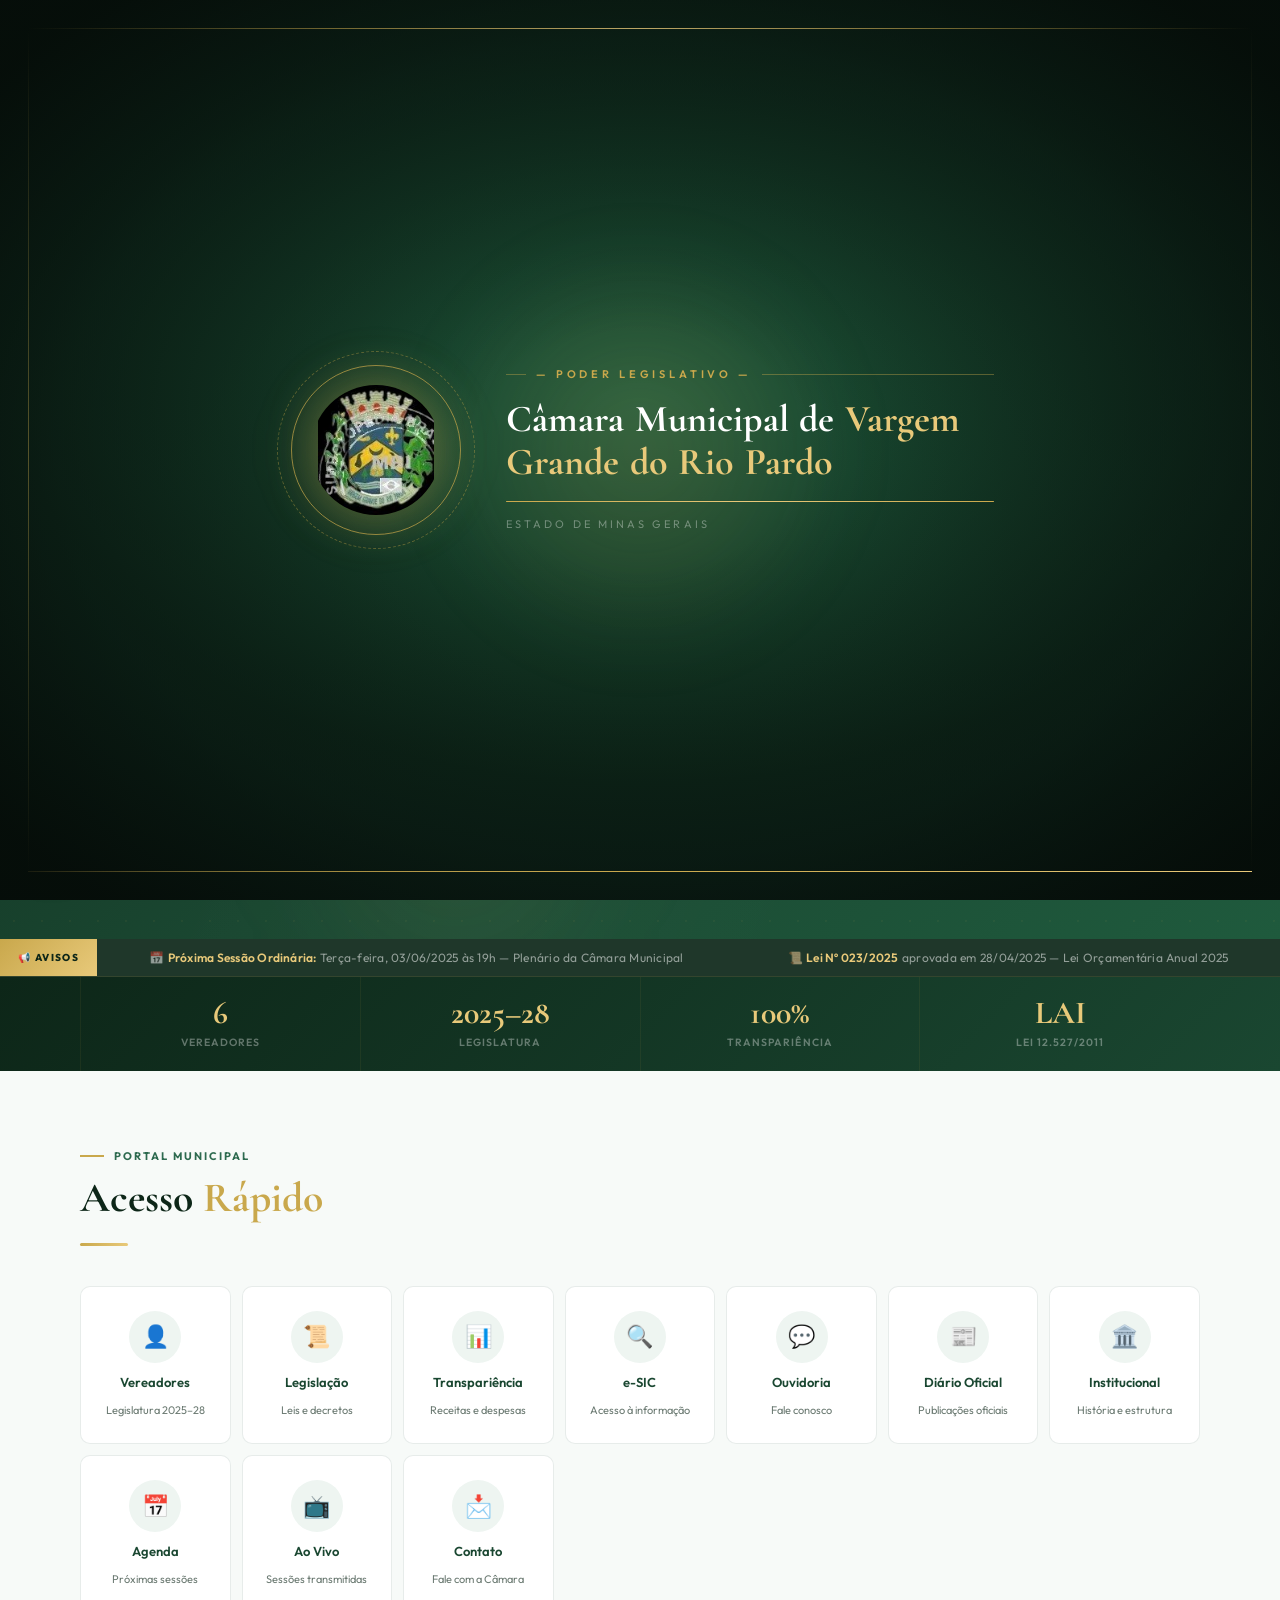
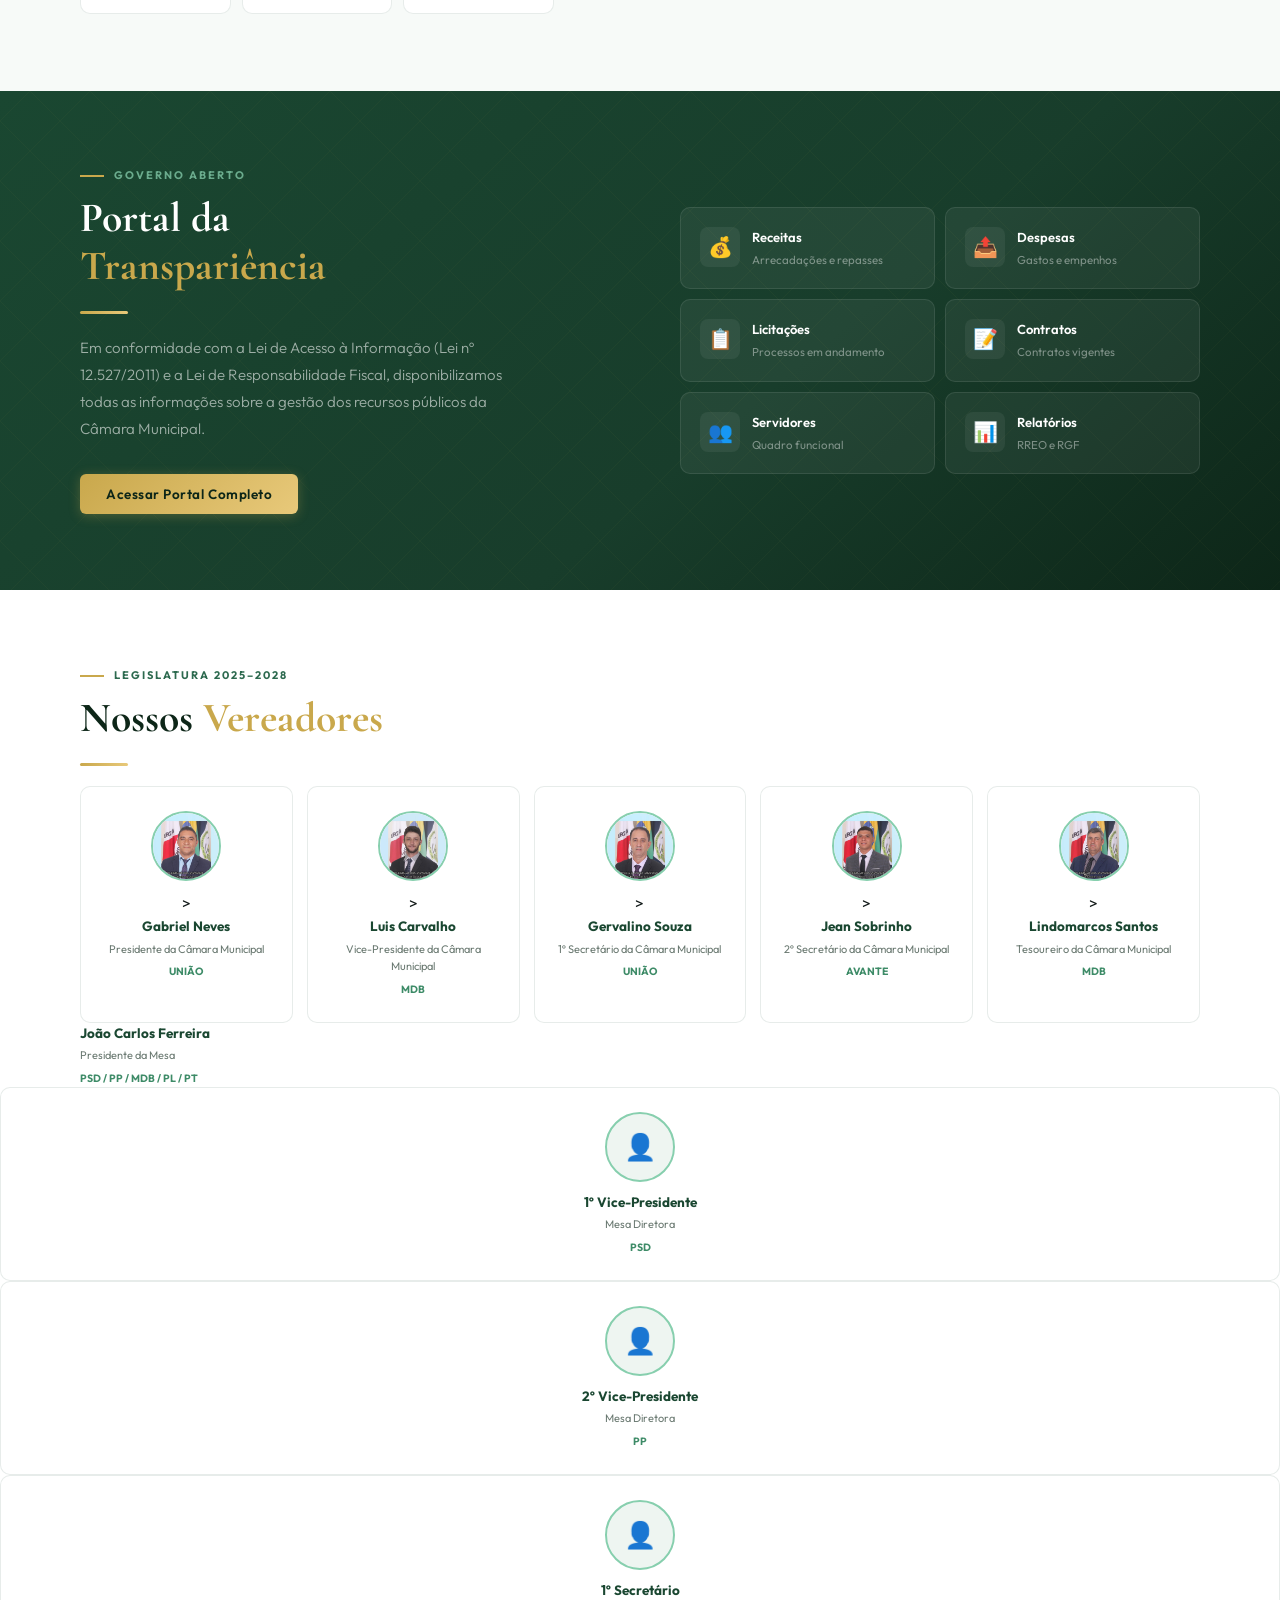
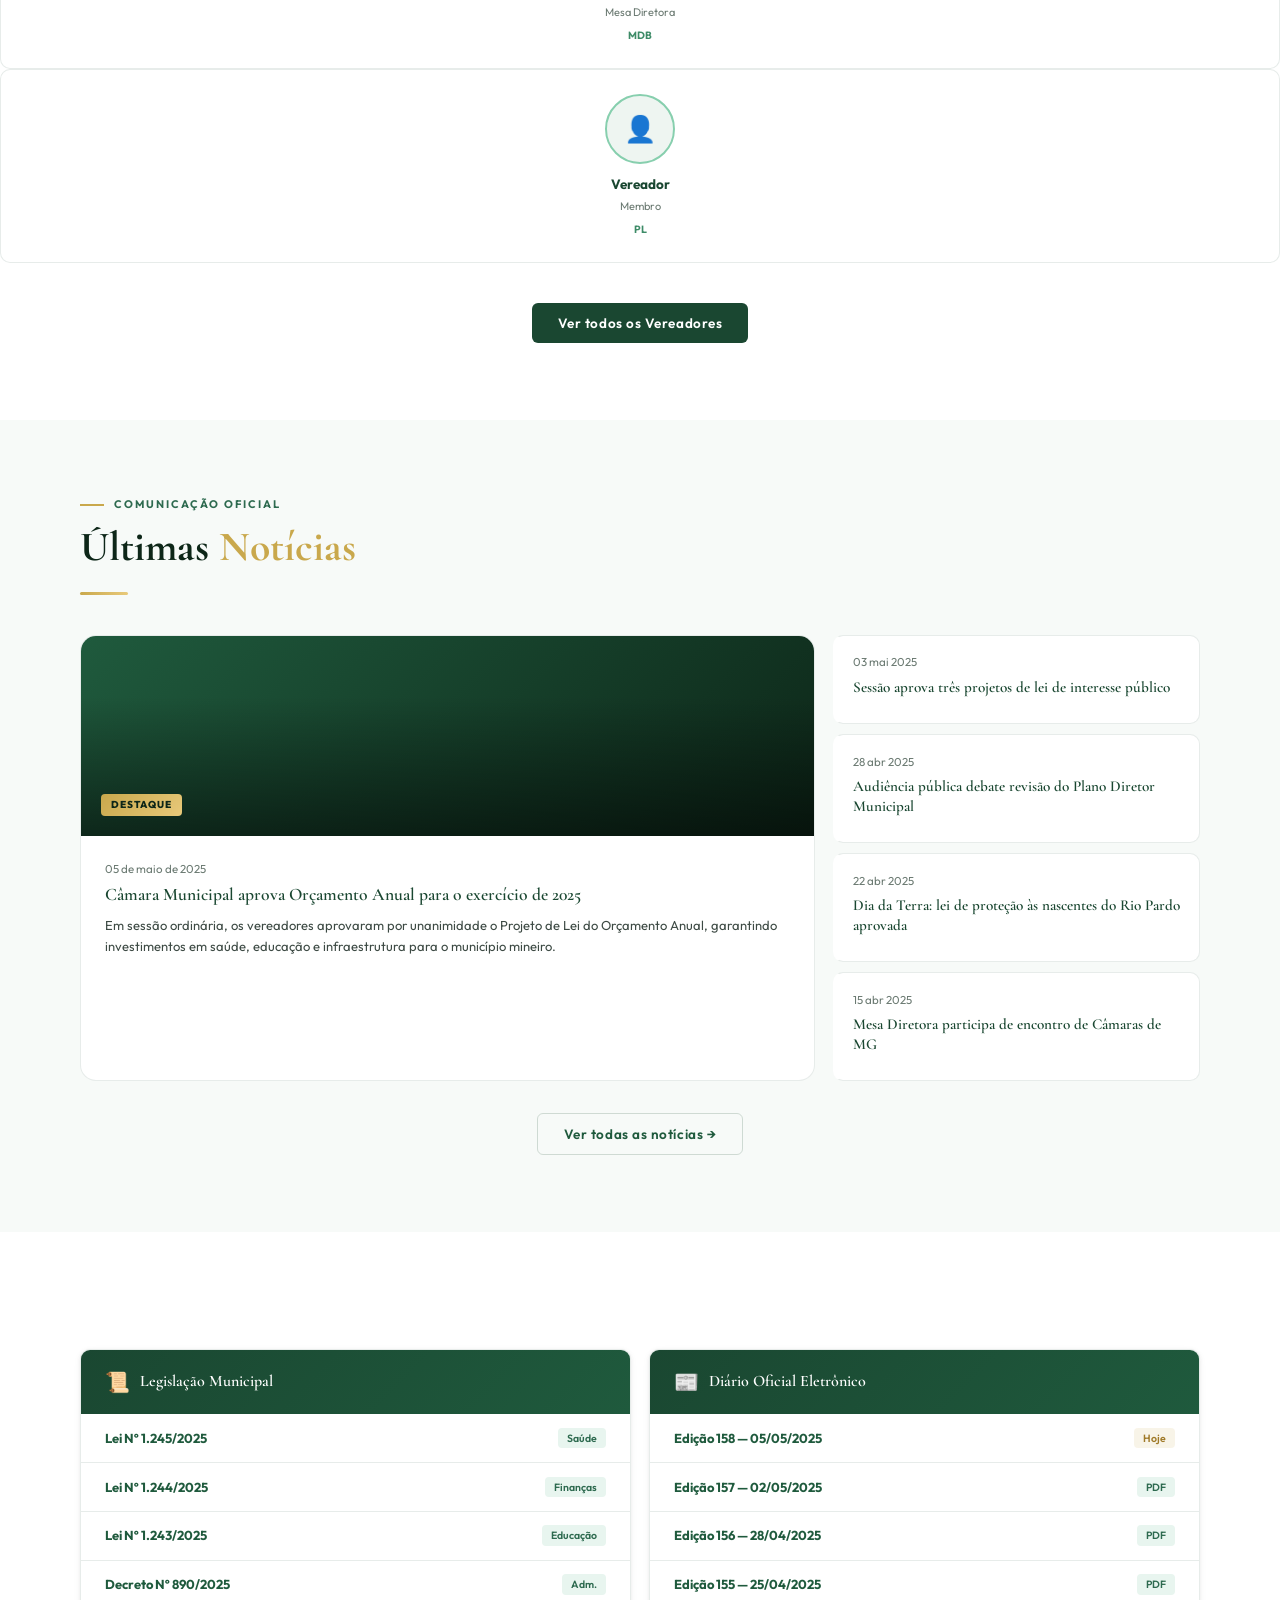
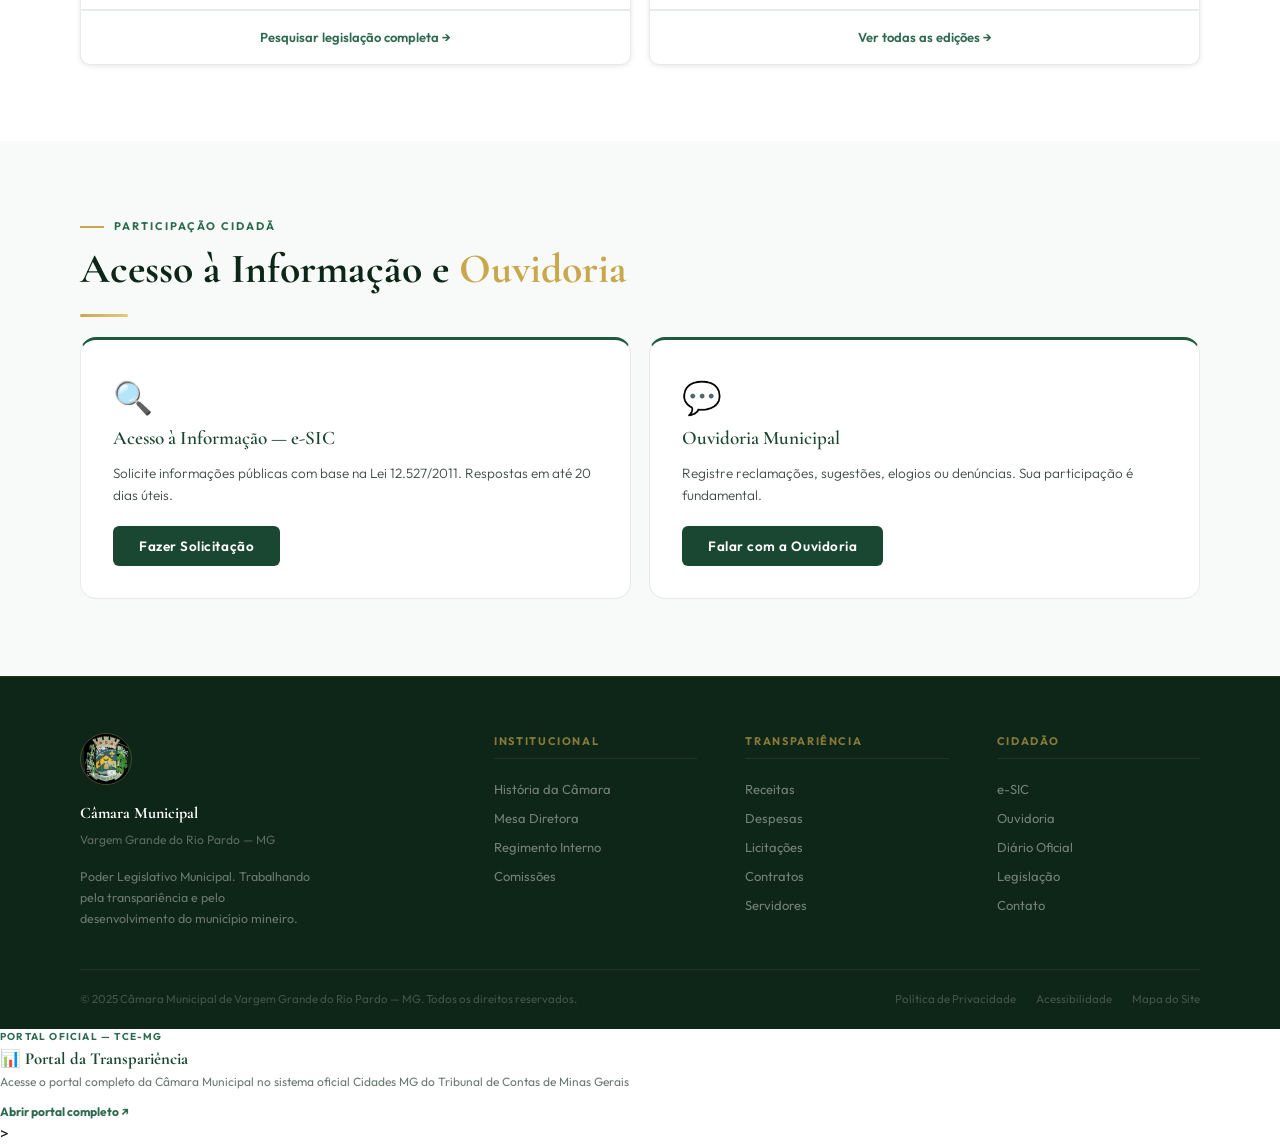
==== commit 45df8eb7: "78" ====
--- a/index.html
+++ b/index.html
@@ -103,16 +103,6 @@
 /* .exit handled inline */
 @keyframes introFadeOut{to{opacity:0}}
 #intro.gone{display:none!important}
-/* CORREÇÃO URGENTE — remover tela inicial para acesso direto */
-#intro {
-  display: none !important;
-}
-
-#site {
-  opacity: 1 !important;
-  animation: none !important;
-}
-
 
 /* ── GRAIN TEXTURE ── */
 .intro-grain{
@@ -278,7 +268,7 @@
 }
 @keyframes progFill{to{width:100%}}
 
-#site{opacity:1;animation:none}
+#site{opacity:0;animation:siteRev .6s ease 3.1s forwards}
 @keyframes siteRev{to{opacity:1}}
 
 /* HERO */
@@ -1076,7 +1066,6 @@
 @media print{
   #nav,#btt,.a11y-fab,#a11y-panel,.topbar,.ticker,.mobile-menu,#intro{display:none!important}
   #site{opacity:1!important;animation:none!important}
-  .page{display:block!important}
   body{color:#000;background:#fff}
   .ih,.pg-hero{background:#1a4731!important;-webkit-print-color-adjust:exact;print-color-adjust:exact}
   .dtw{box-shadow:none;border:1px solid #ccc}
@@ -1086,6 +1075,48 @@
 /* Licitações multi-row header */
 table.dt thead tr th[rowspan],table.dt thead tr th[colspan]{vertical-align:middle}
 table.dt thead tr:nth-child(2) th{background:var(--g700);padding:6px 12px;font-size:9px}
+
+.ver-pg-photo{width:88px;height:88px;border-radius:50%;object-fit:cover;object-position:top center;border:2.5px solid rgba(201,168,76,.5);margin:0 auto 10px}
+.verh-photo{width:70px;height:70px;border-radius:50%;object-fit:cover;object-position:top center;border:2.5px solid var(--g300);margin:0 auto 10px;display:block;transition:var(--ease)}
+.verh-card:hover .verh-photo{border-color:var(--g600)}
+
+
+/* Foto grupo institucional */
+.inst-group-photo{width:100%;max-width:100%;border-radius:var(--r-lg);display:block;object-fit:cover;border:1px solid var(--border)}
+.inst-group-wrap{position:relative;margin:1.5rem 0 2rem;border-radius:var(--r-lg);overflow:hidden;box-shadow:var(--shadow-md)}
+.inst-group-caption{background:linear-gradient(135deg,var(--g900),var(--g800));padding:.75rem 1.25rem;display:flex;align-items:center;justify-content:space-between;flex-wrap:wrap;gap:.5rem}
+.inst-group-caption-t{font-family:'Cormorant Garamond',serif;font-size:.95rem;font-weight:600;color:#fff}
+.inst-group-caption-s{font-size:11px;color:rgba(232,201,122,.7);letter-spacing:.06em}
+
+
+/* ── AGENDA ── */
+.agenda-grid{display:grid;grid-template-columns:repeat(auto-fill,minmax(280px,1fr));gap:1rem}
+.agenda-card{background:var(--surface);border:1px solid var(--border);border-radius:var(--r-md);overflow:hidden;transition:var(--ease)}
+.agenda-card:hover{transform:translateY(-2px);box-shadow:var(--shadow-md)}
+.agenda-card-top{background:linear-gradient(135deg,var(--g800),var(--g700));padding:1.25rem 1.5rem;position:relative}
+.agenda-card-badge{position:absolute;top:.85rem;right:.85rem;background:rgba(201,168,76,.18);border:1px solid rgba(201,168,76,.32);border-radius:20px;padding:2px 9px;font-size:.62rem;font-weight:700;color:var(--gold-l)}
+.agenda-card-tipo{font-size:.6rem;font-weight:700;letter-spacing:.12em;text-transform:uppercase;color:rgba(201,168,76,.6);margin-bottom:.3rem}
+.agenda-card-titulo{font-family:'Cormorant Garamond',serif;font-size:1.05rem;font-weight:600;color:#fff;line-height:1.3}
+.agenda-card-body{padding:1.25rem 1.5rem}
+.agenda-meta{display:flex;flex-direction:column;gap:.45rem;margin-bottom:1rem}
+.agenda-meta-row{display:flex;align-items:center;gap:.5rem;font-size:.8rem;color:var(--ink-m)}
+.agenda-btn-watch{display:inline-flex;align-items:center;gap:5px;background:rgba(224,48,48,.85);color:#fff;border:none;border-radius:var(--r-sm);padding:7px 14px;font-size:.75rem;font-weight:700;cursor:pointer;font-family:inherit;transition:var(--ease)}
+.agenda-btn-watch:hover{transform:translateY(-1px);box-shadow:0 4px 14px rgba(224,48,48,.3)}
+.agenda-btn-notify{display:inline-flex;align-items:center;gap:5px;background:rgba(82,183,136,.1);color:var(--g600);border:1px solid rgba(82,183,136,.28);border-radius:var(--r-sm);padding:7px 14px;font-size:.75rem;font-weight:600;cursor:pointer;font-family:inherit;transition:var(--ease)}
+.agenda-btn-notify:hover{background:rgba(82,183,136,.2)}
+/* ── LIVES ── */
+.lives-hero{border-radius:var(--r-md);overflow:hidden;margin-bottom:1.5rem;border:1px solid var(--border)}
+.lives-grid{display:grid;grid-template-columns:repeat(auto-fill,minmax(260px,1fr));gap:1rem}
+.lives-thumb{background:var(--surface);border:1px solid var(--border);border-radius:var(--r-md);overflow:hidden;cursor:pointer;transition:var(--ease)}
+.lives-thumb:hover{transform:translateY(-2px);box-shadow:var(--shadow-md)}
+.lives-thumb-img{width:100%;aspect-ratio:16/9;background:linear-gradient(135deg,var(--g900),var(--g700));display:flex;align-items:center;justify-content:center;font-size:2.2rem;position:relative}
+.lives-thumb-dur{position:absolute;bottom:5px;right:7px;background:rgba(0,0,0,.75);color:#fff;font-size:.62rem;font-family:'JetBrains Mono',monospace;padding:2px 6px;border-radius:3px}
+.lives-thumb-body{padding:.85rem 1rem}
+.lives-thumb-title{font-size:.82rem;font-weight:600;color:var(--ink);margin-bottom:.25rem;line-height:1.35}
+.lives-thumb-meta{font-size:.7rem;color:var(--ink-l)}
+@keyframes livepulse{0%,100%{opacity:1}50%{opacity:.4}}
+@media(max-width:640px){.agenda-grid,.lives-grid{grid-template-columns:1fr}}
+
 </style>
 
 </head>
@@ -1127,6 +1158,8 @@
   <div class="tb-links">
     <button onclick="nav('institucional')">&#127963; Institucional</button>
     <button onclick="nav('legislacao')">&#128220; Legisla&#231;&#227;o</button>
+    <button class="nav-link" id="nl-agenda" onclick="nav('agenda')">&#128197; Agenda</button>
+    <button class="nav-link" id="nl-lives" onclick="nav('lives')" style="color:#ff8080">&#128250; Ao Vivo</button>
     <button onclick="nav('diario')">&#128240; Di&#225;rio Oficial</button>
     <button onclick="nav('contato')">&#128222; Contato</button>
   </div>
@@ -1150,30 +1183,29 @@
       <button class="nav-link active" id="nl-home" onclick="nav('home')">In&#237;cio</button>
       <button class="nav-link" id="nl-institucional" onclick="nav('institucional')">Institucional</button>
       <button class="nav-link" id="nl-vereadores" onclick="nav('vereadores')">Vereadores</button>
+      <button class="nav-link" id="nl-legislacao" onclick="nav('legislacao')">Legisla&#231;&#227;o</button>
       <div class="nav-dd">
         <button class="nav-link" id="nl-transparencia" onclick="nav('transparencia')">Transpari&#234;ncia <span class="nav-dd-arrow">&#9660;</span></button>
         <div class="nav-dd-menu">
-          <div class="nav-dd-item" onclick="nav('transparencia')">&#128202; Portal da Transpari&#234;ncia</div>
+          <div class="nav-dd-item" onclick="nav('transparencia')">&#128202; Vis&#227;o Geral</div>
           <div style="height:.5px;background:rgba(255,255,255,.08);margin:4px 6px"></div>
-          <div class="nav-dd-item" onclick="nav('transparencia')">&#128279; Portal da Transpari&#234;ncia</div>
           <div class="nav-dd-item" onclick="nav('transp-receitas')">&#128176; Receitas</div>
           <div class="nav-dd-item" onclick="nav('transp-despesas')">&#128228; Despesas</div>
           <div class="nav-dd-item" onclick="nav('transp-licitacoes')">&#128203; Licita&#231;&#245;es</div>
           <div class="nav-dd-item" onclick="nav('transp-contratos')">&#128221; Contratos</div>
           <div class="nav-dd-item" onclick="nav('transp-servidores')">&#128101; Servidores</div>
-          <div class="nav-dd-item" onclick="nav('transp-folha-pagamento')">&#128196; Folha de Pagamento</div>
+          <div class="nav-dd-item" onclick="nav('transp-relatorios')">&#128202; Relat&#243;rios Fiscais</div>
           <div class="nav-dd-item" onclick="nav('transp-diarias')">&#9992;&#65039; Di&#225;rias de Viagem</div>
           <div class="nav-dd-item" onclick="nav('transp-convenios')">&#129309; Conv&#234;nios</div>
           <div class="nav-dd-item" onclick="nav('transp-concursos')">&#127891; Concursos P&#250;blicos</div>
-          <div class="nav-dd-item" onclick="nav('transp-relatorios')">&#128202; Relat&#243;rios RREO/RGF</div>
-          <div class="nav-dd-item" onclick="nav('transp-faq')">&#10067; Perguntas Frequentes</div>
         </div></div>
       </div>
-      <button class="nav-link" id="nl-legislacao" onclick="nav('legislacao')">Legisla&#231;&#227;o</button>
-      <button class="nav-link" id="nl-diario" onclick="nav('diario')">Di&#225;rio Oficial</button>
       <button class="nav-link" id="nl-esic" onclick="nav('esic')">e-SIC</button>
       <button class="nav-link" id="nl-ouvidoria" onclick="nav('ouvidoria')">Ouvidoria</button>
-      <button class="nav-link" id="nl-contato" onclick="nav('contato')">Contato</button>
+      <button class="nav-link" id="nl-noticias" onclick="nav('noticias')">Not&#237;cias</button>
+      <button class="nav-link" id="nl-agenda" onclick="nav('agenda')">&#128197; Agenda</button>
+    <button class="nav-link" id="nl-lives" onclick="nav('lives')" style="color:#ff8080">&#128250; Ao Vivo</button>
+    <button class="nav-link" id="nl-diario" onclick="nav('diario')">Di&#225;rio Oficial</button>
     </div>
     <button class="hamburger" id="hbg" onclick="toggleMenu()">
       <span></span><span></span><span></span>
@@ -1189,28 +1221,29 @@
   <button class="mm-item" onclick="nav('legislacao');toggleMenu()">Legisla&#231;&#227;o</button>
   <div class="mm-divider"></div>
   <div class="mm-section">Transpari&#234;ncia</div>
-  <button class="mm-item" onclick="nav('transparencia');toggleMenu()">&#128202; Portal da Transpari&#234;ncia</button>
-  <button class="mm-item" onclick="nav('transparencia');toggleMenu()">&#128279; Portal da Transpari&#234;ncia</button>
+  <button class="mm-item" onclick="nav('transparencia');toggleMenu()">&#128202; Vis&#227;o Geral</button>
   <button class="mm-item" onclick="nav('transp-receitas');toggleMenu()">&#128176; Receitas</button>
   <button class="mm-item" onclick="nav('transp-despesas');toggleMenu()">&#128228; Despesas</button>
   <button class="mm-item" onclick="nav('transp-licitacoes');toggleMenu()">&#128203; Licita&#231;&#245;es</button>
   <button class="mm-item" onclick="nav('transp-contratos');toggleMenu()">&#128221; Contratos</button>
   <button class="mm-item" onclick="nav('transp-servidores');toggleMenu()">&#128101; Servidores</button>
-  <button class="mm-item" onclick="nav('transp-folha-pagamento');toggleMenu()">&#128196; Folha de Pagamento</button>
+  <button class="mm-item" onclick="nav('transp-relatorios');toggleMenu()">&#128202; Relat&#243;rios Fiscais</button>
   <button class="mm-item" onclick="nav('transp-diarias');toggleMenu()">&#9992;&#65039; Di&#225;rias de Viagem</button>
   <button class="mm-item" onclick="nav('transp-convenios');toggleMenu()">&#129309; Conv&#234;nios</button>
   <button class="mm-item" onclick="nav('transp-concursos');toggleMenu()">&#127891; Concursos P&#250;blicos</button>
-  <button class="mm-item" onclick="nav('transp-relatorios');toggleMenu()">&#128202; Relat&#243;rios RREO/RGF</button>
-  <button class="mm-item" onclick="nav('transp-faq');toggleMenu()">&#10067; Perguntas Frequentes</button>
   <div class="mm-divider"></div>
   <div class="mm-section">Cidad&#227;o</div>
   <button class="mm-item" onclick="nav('esic');toggleMenu()">&#128269; e-SIC &#8212; Acesso &#224; Informa&#231;&#227;o</button>
   <button class="mm-item" onclick="nav('ouvidoria');toggleMenu()">Ouvidoria Municipal</button>
   <div class="mm-divider"></div>
   <div class="mm-section">Informa&#231;&#245;es</div>
+  <button class="mm-item" onclick="nav('noticias');toggleMenu()">Not&#237;cias</button>
+  <button class="mm-item" onclick="nav('agenda');toggleMenu()">&#128197; Agenda de Sess&#245;es</button>
+  <button class="mm-item" onclick="nav('lives');toggleMenu()" style="color:#ff8080">&#128250; Ao Vivo</button>
   <button class="mm-item" onclick="nav('diario');toggleMenu()">Di&#225;rio Oficial</button>
   <button class="mm-item" onclick="nav('contato');toggleMenu()">Contato</button>
 </div>
+
 
 <!-- HOME -->
 <div id="page-home" class="page active">
@@ -1247,7 +1280,7 @@
   <div class="ticker-badge">&#128226; Avisos</div>
   <div class="ticker-of">
     <div class="ticker-track">
-      <span class="titem">&#128197; <strong>Pr&#243;xima Sess&#227;o:</strong> Ter&#231;a-feira, 13/05/2025 &#224;s 19h &#8212; Plen&#225;rio da C&#226;mara Municipal</span>
+      <span class="titem">&#128197; <strong>Pr&#243;xima Sess&#227;o Ordin&#225;ria:</strong> Ter&#231;a-feira, 03/06/2025 &#224;s 19h &#8212; Plen&#225;rio da C&#226;mara Municipal</span>
       <span class="titem">&#128220; <strong>Lei N&#186; 023/2025</strong> aprovada em 28/04/2025 &mdash; Lei Or&#231;ament&#225;ria Anual 2025</span>
       <span class="titem">&#128269; <strong>e-SIC:</strong> Solicite informa&#231;&#245;es p&#250;blicas &mdash; prazo: 20 dias &#250;teis (Lei 12.527/2011)</span>
       <span class="titem">&#128240; <strong>Di&#225;rio Oficial Ed. 158</strong> publicado em 05/05/2025</span>
@@ -1281,6 +1314,8 @@
       <div class="qcard rv" onclick="nav('ouvidoria')"><div class="qico">&#128172;</div><div class="qlbl">Ouvidoria</div><div class="qsub">Fale conosco</div></div>
       <div class="qcard rv" onclick="nav('diario')"><div class="qico">&#128240;</div><div class="qlbl">Di&#225;rio Oficial</div><div class="qsub">Publica&#231;&#245;es oficiais</div></div>
       <div class="qcard rv" onclick="nav('institucional')"><div class="qico">&#127963;&#65039;</div><div class="qlbl">Institucional</div><div class="qsub">Hist&#243;ria e estrutura</div></div>
+      <div class="qcard rv" onclick="nav('agenda')"><div class="qico">&#128197;</div><div class="qlbl">Agenda</div><div class="qsub">Pr&#243;ximas sess&#245;es</div></div>
+      <div class="qcard rv" onclick="nav('lives')"><div class="qico">&#128250;</div><div class="qlbl">Ao Vivo</div><div class="qsub">Sess&#245;es transmitidas</div></div>
       <div class="qcard rv" onclick="nav('contato')"><div class="qico">&#128233;</div><div class="qlbl">Contato</div><div class="qsub">Fale com a C&#226;mara</div></div>
     </div>
   </div>
@@ -1314,14 +1349,20 @@
     <h2 class="sec-h2">Nossos <em>Vereadores</em></h2>
     <div class="sec-divider" id="sd2"></div>
     <div class="verh-grid">
-      <div class="verh-card rv"><div class="vhav">&#128100;</div><div class="vhnm">Jo&#227;o Carlos Ferreira</div><div class="vhcg">Presidente da Mesa</div><div class="vhpt">PSD / PP / MDB / PL / PT</div></div>
+      <div class="verh-card"><img class="verh-photo" src="[data-uri]" data-verid="Gabriel de Oliveira das Neves" alt="Gabriel de Oliveira das Neves">><div class="vhnm">Gabriel Neves</div><div class="vhcg">Presidente da C&#226;mara Municipal</div><div class="vhpt">UNI&#195;O</div></div>
+      <div class="verh-card"><img class="verh-photo" src="[data-uri]" data-verid="Luis Esterfferson Amorim Carvalho" alt="Luis Esterfferson Amorim Carvalho">><div class="vhnm">Luis Carvalho</div><div class="vhcg">Vice-Presidente da C&#226;mara Municipal</div><div class="vhpt">MDB</div></div>
+      <div class="verh-card"><img class="verh-photo" src="[data-uri]" data-verid="Gervalino Miranda de Souza" alt="Gervalino Miranda de Souza">><div class="vhnm">Gervalino Souza</div><div class="vhcg">1&#186; Secret&#225;rio da C&#226;mara Municipal</div><div class="vhpt">UNI&#195;O</div></div>
+      <div class="verh-card"><img class="verh-photo" src="[data-uri]" data-verid="Jean Carlos Ribeiro Sobrinho" alt="Jean Carlos Ribeiro Sobrinho">><div class="vhnm">Jean Sobrinho</div><div class="vhcg">2&#186; Secret&#225;rio da C&#226;mara Municipal</div><div class="vhpt">AVANTE</div></div>
+      <div class="verh-card"><img class="verh-photo" src="[data-uri]" data-verid="Lindomarcos Amorim dos Santos" alt="Lindomarcos Amorim dos Santos">><div class="vhnm">Lindomarcos Santos</div><div class="vhcg">Tesoureiro da C&#226;mara Municipal</div><div class="vhpt">MDB</div></div>
+    </div><div class="vhnm">Jo&#227;o Carlos Ferreira</div><div class="vhcg">Presidente da Mesa</div><div class="vhpt">PSD / PP / MDB / PL / PT</div></div>
       <div class="verh-card rv"><div class="vhav">&#128100;</div><div class="vhnm">1&#186; Vice-Presidente</div><div class="vhcg">Mesa Diretora</div><div class="vhpt">PSD</div></div>
       <div class="verh-card rv"><div class="vhav">&#128100;</div><div class="vhnm">2&#186; Vice-Presidente</div><div class="vhcg">Mesa Diretora</div><div class="vhpt">PP</div></div>
       <div class="verh-card rv"><div class="vhav">&#128100;</div><div class="vhnm">1&#186; Secret&#225;rio</div><div class="vhcg">Mesa Diretora</div><div class="vhpt">MDB</div></div>
       <div class="verh-card rv"><div class="vhav">&#128100;</div><div class="vhnm">Vereador</div><div class="vhcg">Membro</div><div class="vhpt">PL</div></div>
-    </div>
+    
+
     <div style="text-align:center;margin-top:2.5rem"><button class="btn btn-green" onclick="nav('vereadores')">Ver todos os Vereadores</button></div>
-  </div>
+  
 </section>
 
 <section class="section" style="background:var(--surface-2)">
@@ -1394,7 +1435,7 @@
   </div>
 </section>
 </div>
-<div id="page-institucional" class="page">
+</div></div><div id="page-institucional" class="page">
 <div class="pg-hero">
   <div class="pg-hero-inner">
     <div class="pg-hero-ico">&#x1F3DB;&#xFE0F;</div>
@@ -1414,7 +1455,14 @@
       <p>Compete &#xE0; C&#xE2;mara Municipal legislar sobre assuntos de interesse local, aprovar o or&#xE7;amento anual, o plano plurianual e as diretrizes or&#xE7;ament&#xE1;rias, fiscalizar os atos do Poder Executivo e exercer as demais atribui&#xE7;&#xF5;es previstas na Lei Org&#xE2;nica Municipal e na Constitui&#xE7;&#xE3;o Federal.</p>
       <h3>Estrutura Organizacional</h3>
       <p>A C&#xE2;mara &#xE9; composta por 9 vereadores eleitos para a legislatura 2025&#x2013;2028, organizados na Mesa Diretora (Presidente, Vice-Presidentes e Secret&#xE1;rios) e nas Comiss&#xF5;es Permanentes e Tempor&#xE1;rias.</p>
-      <h3>Mesa Diretora 2025&#x2013;2028</h3>
+      <div class="inst-group-wrap">
+        <img class="inst-group-photo" src="[data-uri]